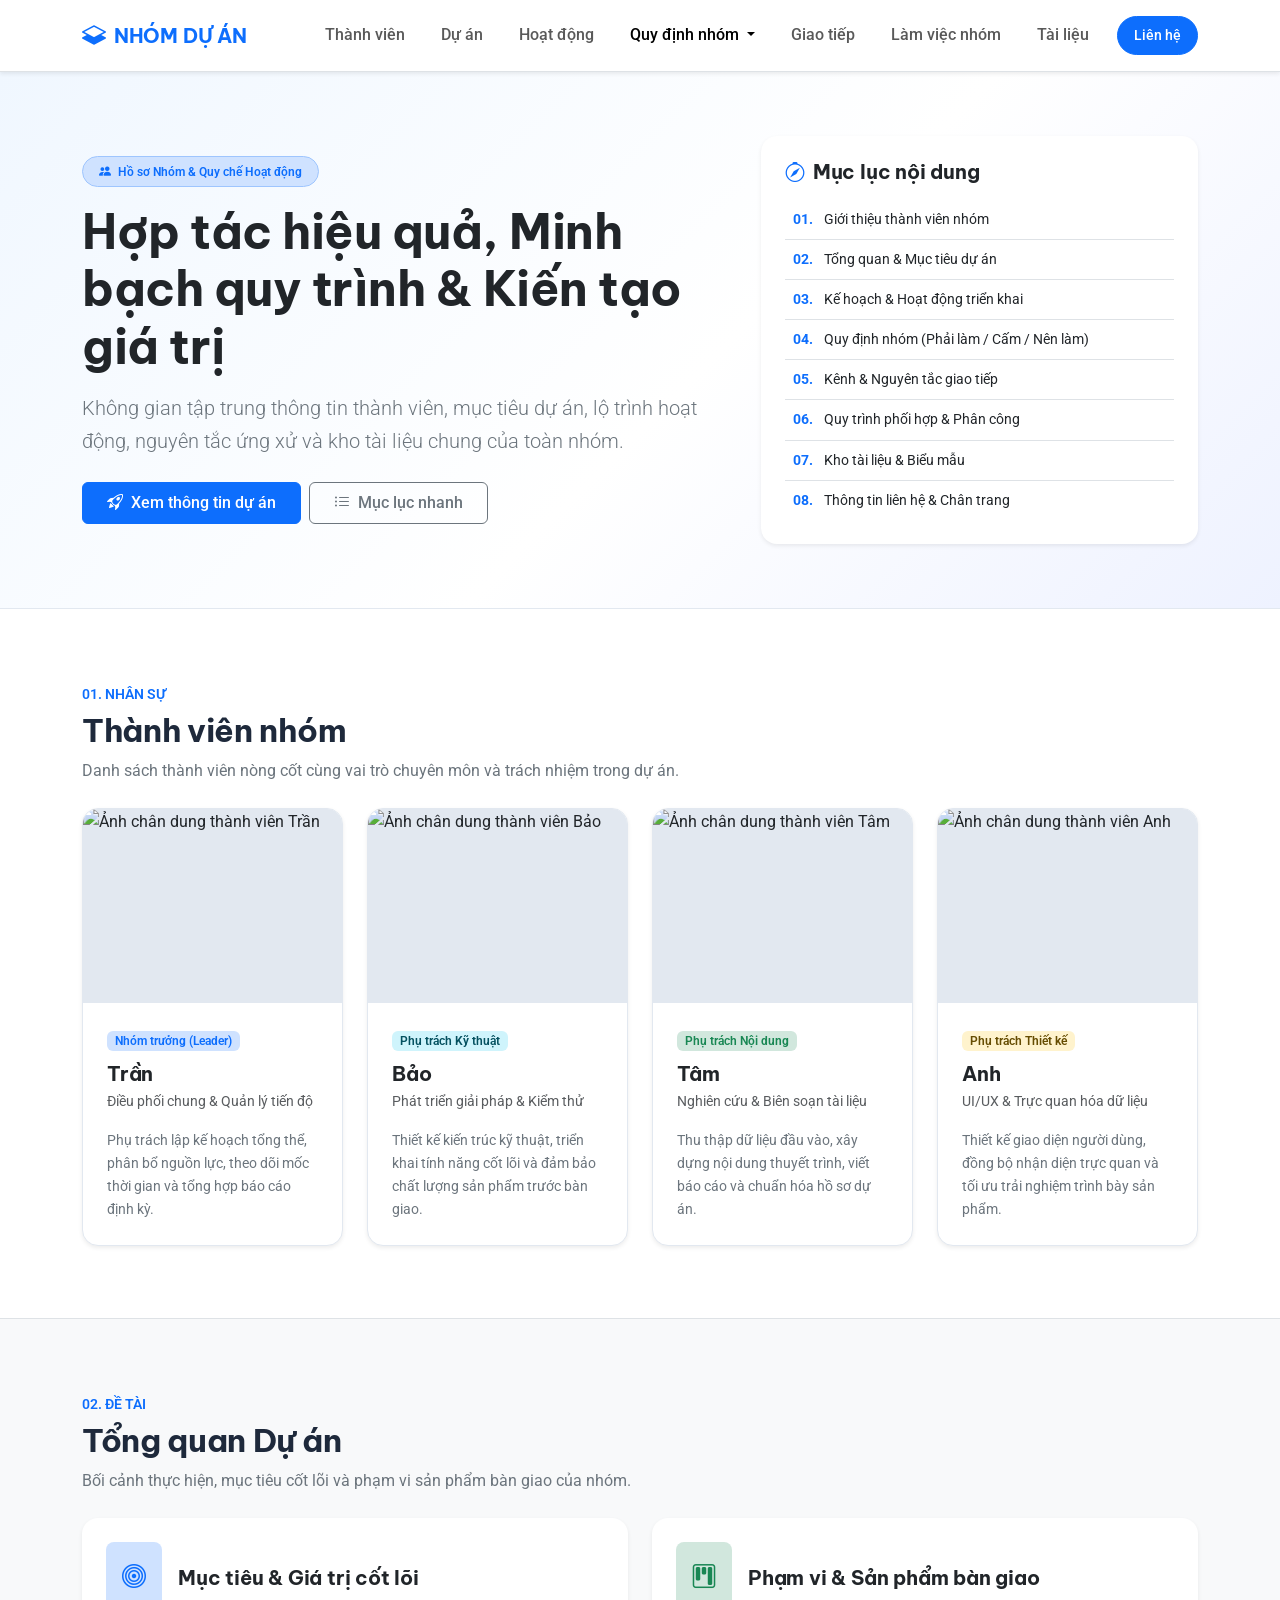
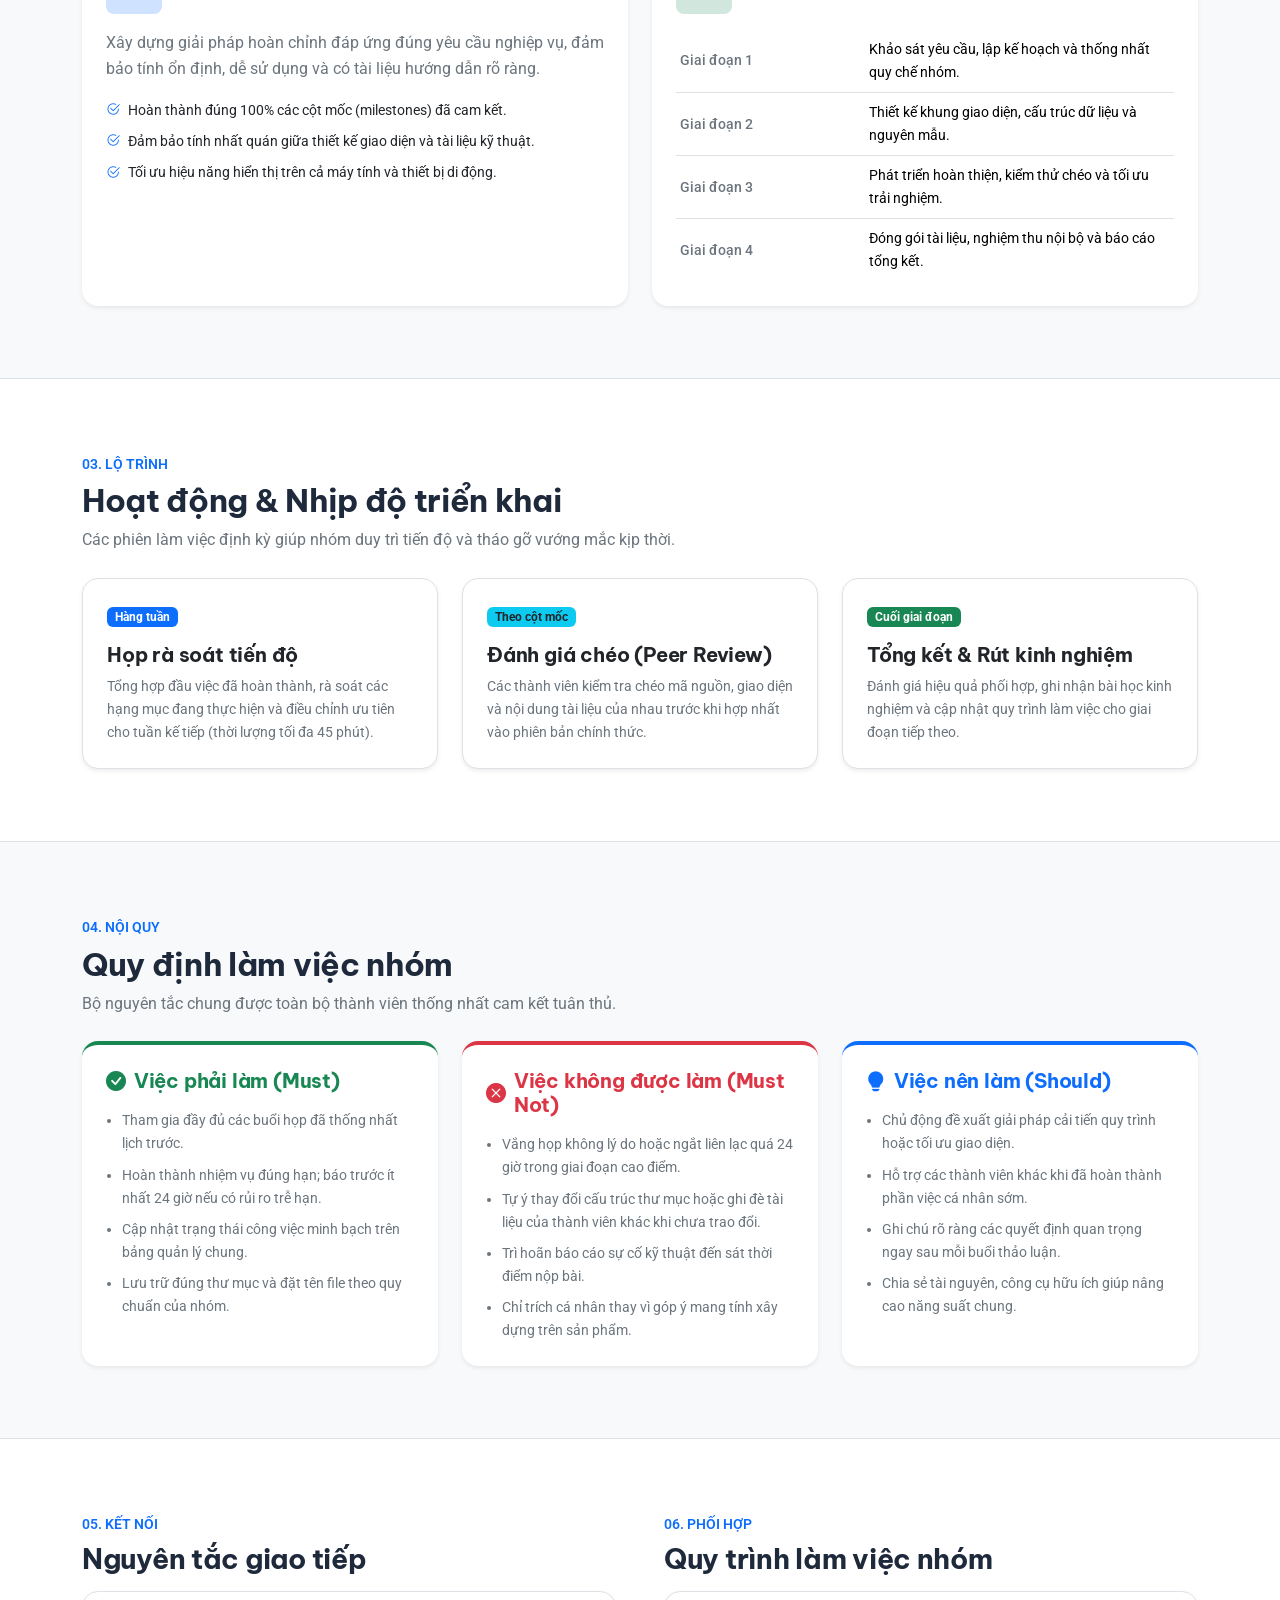
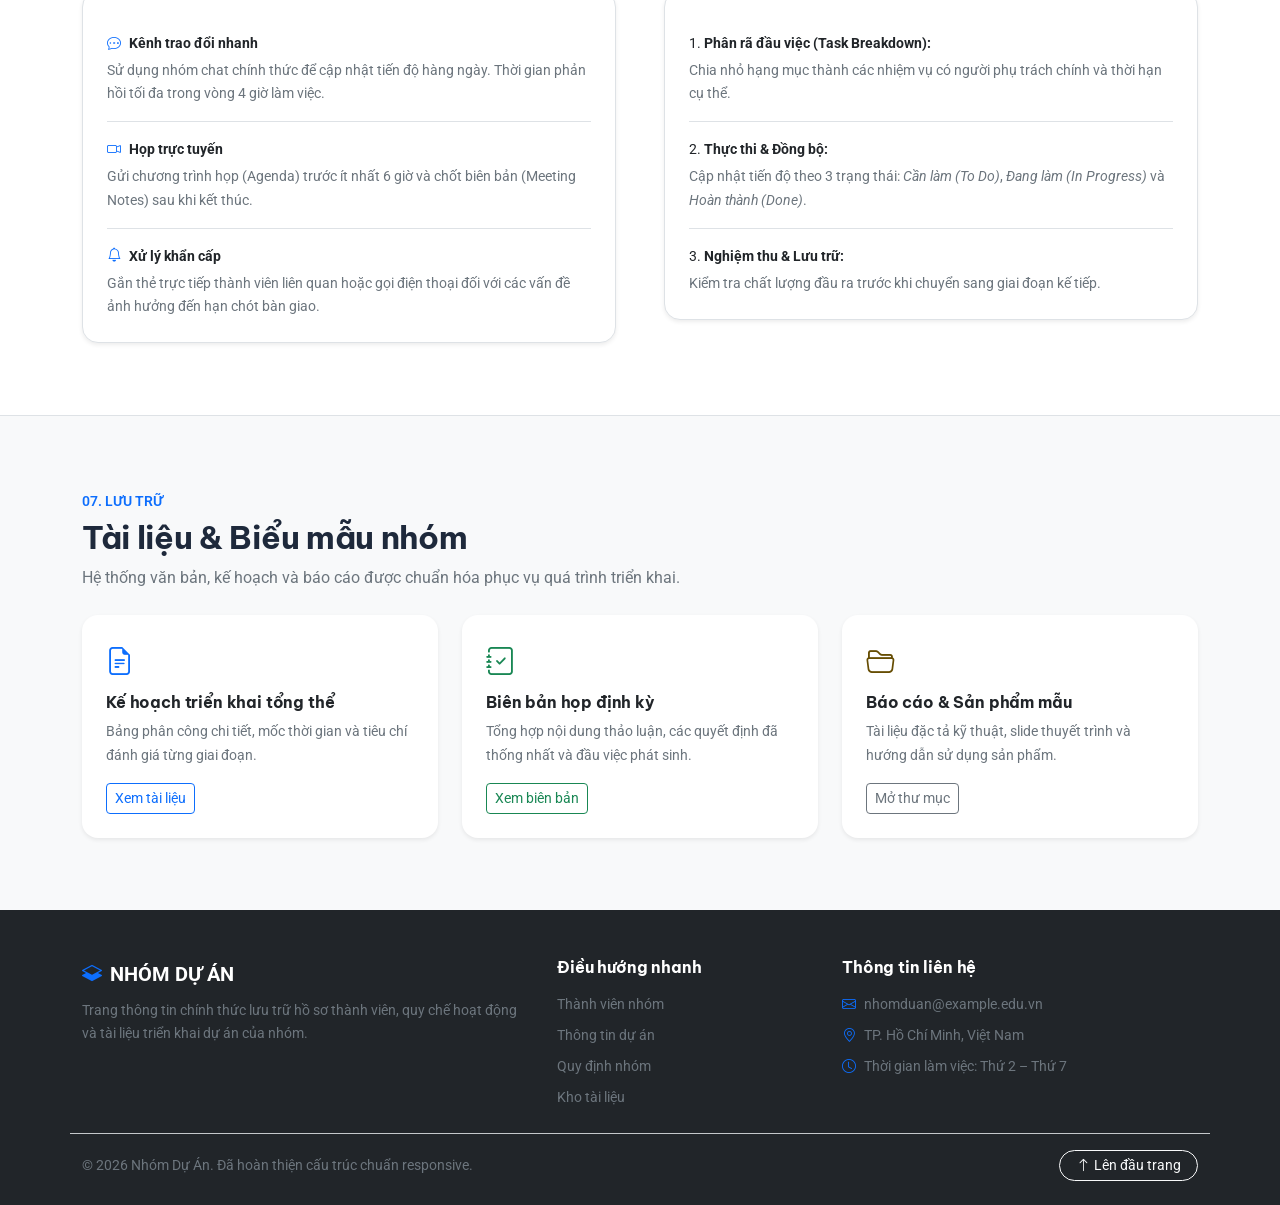
==== index.html @ 9f10bd2d "Add files via upload" ====
<!doctype html>
<html lang="vi" data-bs-theme="light">
<head>
  <meta charset="utf-8" />
  <meta name="viewport" content="width=device-width, initial-scale=1" />
  <meta name="theme-color" content="#0d6efd" />
  <meta name="description" content="Trang thông tin dự án, thành viên, hoạt động, quy định và tài liệu làm việc của nhóm." />
  <title>Trang chủ Nhóm Dự Án | Hồ sơ &amp; Quy chế làm việc</title>

  <!-- Google Fonts: Be Vietnam Pro & Roboto -->
  <link rel="preconnect" href="https://fonts.googleapis.com" />
  <link rel="preconnect" href="https://fonts.gstatic.com" crossorigin />
  <link href="https://fonts.googleapis.com/css2?family=Be+Vietnam+Pro:wght@500;600;700&family=Roboto:wght@400;500;700&display=swap" rel="stylesheet" />

  <!-- Bootstrap 5.3.3 CSS & Bootstrap Icons -->
  <link href="https://cdn.jsdelivr.net/npm/bootstrap@5.3.3/dist/css/bootstrap.min.css" rel="stylesheet" integrity="sha384-QWTKZyjpPEjISv5WaRU9OFeRpok6YctnYmDr5pNlyT2bRjXh0JMhjY6hW+ALEwIH" crossorigin="anonymous" />
  <link href="https://cdn.jsdelivr.net/npm/bootstrap-icons@1.11.3/font/bootstrap-icons.min.css" rel="stylesheet" />

  <!-- Custom CSS (Fallback & Design Tokens) -->
  <link rel="stylesheet" href="./assets/css/layout-fallback.css" />
  <link rel="stylesheet" href="./assets/css/token-style.css" />

  <style>
    :root {
      --font-heading: 'Be Vietnam Pro', sans-serif;
      --font-body: 'Roboto', sans-serif;
      --navbar-height: 72px;
      --brand-primary: #0d6efd;
      --brand-surface: #f8fafc;
    }

    html {
      scroll-behavior: smooth;
      scroll-padding-top: calc(var(--navbar-height) + 20px);
    }

    body {
      font-family: var(--font-body);
      color: #1e293b;
      background-color: #ffffff;
      line-height: 1.65;
      overflow-x: hidden;
    }

    h1, h2, h3, h4, h5, h6, .navbar-brand {
      font-family: var(--font-heading);
      letter-spacing: -0.01em;
    }

    /* Fix sticky navbar & anchor scroll offset */
    .navbar {
      min-height: var(--navbar-height);
      backdrop-filter: blur(10px);
      background-color: rgba(255, 255, 255, 0.95) !important;
    }

    section[id], article[id], footer[id] {
      scroll-margin-top: calc(var(--navbar-height) + 20px);
    }

    /* Hero Section */
    .hero-section {
      background: linear-gradient(135deg, #f0f7ff 0%, #ffffff 55%, #eef2ff 100%);
      border-bottom: 1px solid #e2e8f0;
    }

    /* Table of Contents Card */
    .toc-link {
      transition: all 0.2s ease;
      border-left: 3px solid transparent;
    }
    .toc-link:hover {
      background-color: #f1f5f9;
      border-left-color: var(--brand-primary);
      padding-left: 1rem !important;
    }

    /* Member Cards - Equal Height & Fixed Aspect Ratio Image */
    .member-card {
      transition: transform 0.22s ease, box-shadow 0.22s ease;
      border: 1px solid #e2e8f0;
    }
    .member-card:hover {
      transform: translateY(-4px);
      box-shadow: 0 12px 24px -8px rgba(15, 23, 42, 0.12) !important;
    }
    .member-avatar-wrap {
      aspect-ratio: 4 / 3;
      overflow: hidden;
      background-color: #e2e8f0;
    }
    .member-avatar-wrap img {
      width: 100%;
      height: 100%;
      object-fit: cover;
      object-position: center top;
    }

    /* Charter Columns */
    .charter-card {
      border-top-width: 4px !important;
    }

    /* Section spacing */
    .section-padding {
      padding-top: 4.5rem;
      padding-bottom: 4.5rem;
    }
    @media (max-width: 767.98px) {
      .section-padding {
        padding-top: 3rem;
        padding-bottom: 3rem;
      }
    }
  </style>
</head>
<body data-bs-spy="scroll" data-bs-target="#mainNavbar" data-bs-offset="100" tabindex="0">

  <!-- Skip to content link for accessibility -->
  <a href="#main-content" class="visually-hidden-focusable btn btn-primary position-fixed top-0 start-0 m-2 z-3">
    Chuyển đến nội dung chính
  </a>

  <!-- ==================== 1. NAVBAR ==================== -->
  <nav id="mainNavbar" class="navbar navbar-expand-lg navbar-light sticky-top border-bottom shadow-sm">
    <div class="container">
      <a class="navbar-brand fw-bold d-flex align-items-center gap-2 text-primary" href="#">
        <i class="bi bi-layers-half fs-4"></i>
        <span>NHÓM DỰ ÁN</span>
      </a>

      <button class="navbar-toggler border-0 shadow-none" type="button" data-bs-toggle="collapse" data-bs-target="#navbarNavDropdown" aria-controls="navbarNavDropdown" aria-expanded="false" aria-label="Mở điều hướng">
        <span class="navbar-toggler-icon"></span>
      </button>

      <div class="collapse navbar-collapse" id="navbarNavDropdown">
        <ul class="navbar-nav ms-auto align-items-lg-center gap-lg-1">
          <li class="nav-item">
            <a class="nav-link px-3 fw-medium" href="#about">Thành viên</a>
          </li>
          <li class="nav-item">
            <a class="nav-link px-3 fw-medium" href="#project">Dự án</a>
          </li>
          <li class="nav-item">
            <a class="nav-link px-3 fw-medium" href="#activities">Hoạt động</a>
          </li>
          <li class="nav-item dropdown">
            <a class="nav-link dropdown-toggle px-3 fw-medium" href="#charter" role="button" data-bs-toggle="dropdown" aria-expanded="false">
              Quy định nhóm
            </a>
            <ul class="dropdown-menu dropdown-menu-end shadow-sm border-0">
              <li><a class="dropdown-item" href="#charter">Tổng quan quy chế</a></li>
              <li><hr class="dropdown-divider" /></li>
              <li><a class="dropdown-item text-success" href="#charter-must"><i class="bi bi-check-circle me-2"></i>Việc phải làm</a></li>
              <li><a class="dropdown-item text-danger" href="#charter-not"><i class="bi bi-x-circle me-2"></i>Việc không được làm</a></li>
              <li><a class="dropdown-item text-primary" href="#charter-should"><i class="bi bi-lightbulb me-2"></i>Việc nên làm</a></li>
            </ul>
          </li>
          <li class="nav-item">
            <a class="nav-link px-3 fw-medium" href="#communication">Giao tiếp</a>
          </li>
          <li class="nav-item">
            <a class="nav-link px-3 fw-medium" href="#teamwork">Làm việc nhóm</a>
          </li>
          <li class="nav-item">
            <a class="nav-link px-3 fw-medium" href="#documents">Tài liệu</a>
          </li>
          <li class="nav-item ms-lg-2 mt-2 mt-lg-0">
            <a class="btn btn-primary btn-sm px-3 py-2 rounded-pill fw-medium" href="#contact">Liên hệ</a>
          </li>
        </ul>
      </div>
    </div>
  </nav>

  <!-- ==================== 2. HEADER / HERO ==================== -->
  <header class="hero-section py-5">
    <div class="container py-lg-3">
      <div class="row align-items-center g-4 g-lg-5">
        <div class="col-lg-7">
          <span class="badge bg-primary-subtle text-primary border border-primary-subtle rounded-pill px-3 py-2 mb-3 fw-semibold">
            <i class="bi bi-people-fill me-1"></i> Hồ sơ Nhóm &amp; Quy chế Hoạt động
          </span>
          <h1 class="display-5 fw-bold text-dark mb-3">
            Hợp tác hiệu quả, Minh bạch quy trình &amp; Kiến tạo giá trị
          </h1>
          <p class="lead text-secondary mb-4">
            Không gian tập trung thông tin thành viên, mục tiêu dự án, lộ trình hoạt động, nguyên tắc ứng xử và kho tài liệu chung của toàn nhóm.
          </p>
          <div class="d-flex flex-wrap gap-2">
            <a href="#project" class="btn btn-primary px-4 py-2 fw-medium">
              <i class="bi bi-rocket-takeoff me-2"></i>Xem thông tin dự án
            </a>
            <a href="#contents" class="btn btn-outline-secondary px-4 py-2 fw-medium">
              <i class="bi bi-list-ul me-2"></i>Mục lục nhanh
            </a>
          </div>
        </div>

        <!-- Mục lục (Table of Contents) -->
        <div class="col-lg-5" id="contents">
          <div class="card border-0 shadow-sm rounded-4">
            <div class="card-body p-4">
              <h2 class="h5 fw-bold mb-3 d-flex align-items-center gap-2">
                <i class="bi bi-compass text-primary"></i>
                <span>Mục lục nội dung</span>
              </h2>
              <div class="list-group list-group-flush small">
                <a href="#about" class="list-group-item list-group-item-action toc-link py-2 px-2">
                  <span class="fw-bold text-primary me-2">01.</span> Giới thiệu thành viên nhóm
                </a>
                <a href="#project" class="list-group-item list-group-item-action toc-link py-2 px-2">
                  <span class="fw-bold text-primary me-2">02.</span> Tổng quan &amp; Mục tiêu dự án
                </a>
                <a href="#activities" class="list-group-item list-group-item-action toc-link py-2 px-2">
                  <span class="fw-bold text-primary me-2">03.</span> Kế hoạch &amp; Hoạt động triển khai
                </a>
                <a href="#charter" class="list-group-item list-group-item-action toc-link py-2 px-2">
                  <span class="fw-bold text-primary me-2">04.</span> Quy định nhóm (Phải làm / Cấm / Nên làm)
                </a>
                <a href="#communication" class="list-group-item list-group-item-action toc-link py-2 px-2">
                  <span class="fw-bold text-primary me-2">05.</span> Kênh &amp; Nguyên tắc giao tiếp
                </a>
                <a href="#teamwork" class="list-group-item list-group-item-action toc-link py-2 px-2">
                  <span class="fw-bold text-primary me-2">06.</span> Quy trình phối hợp &amp; Phân công
                </a>
                <a href="#documents" class="list-group-item list-group-item-action toc-link py-2 px-2">
                  <span class="fw-bold text-primary me-2">07.</span> Kho tài liệu &amp; Biểu mẫu
                </a>
                <a href="#contact" class="list-group-item list-group-item-action toc-link py-2 px-2">
                  <span class="fw-bold text-primary me-2">08.</span> Thông tin liên hệ &amp; Chân trang
                </a>
              </div>
            </div>
          </div>
        </div>
      </div>
    </div>
  </header>

  <!-- ==================== MAIN CONTENT ==================== -->
  <main id="main-content">

    <!-- 01. THÀNH VIÊN NHÓM -->
    <section id="about" class="section-padding">
      <div class="container">
        <div class="row justify-content-between align-items-end mb-4 g-3">
          <div class="col-lg-8">
            <span class="text-primary fw-semibold text-uppercase small">01. Nhân sự</span>
            <h2 class="h2 fw-bold mt-1 mb-2">Thành viên nhóm</h2>
            <p class="text-secondary mb-0">Danh sách thành viên nòng cốt cùng vai trò chuyên môn và trách nhiệm trong dự án.</p>
          </div>
        </div>

        <div class="row row-cols-1 row-cols-sm-2 row-cols-lg-4 g-4">
          <!-- Member 1: Trần -->
          <div class="col">
            <article id="member-tran" class="card h-100 rounded-4 overflow-hidden shadow-sm member-card">
              <div class="member-avatar-wrap">
                <img src="./assets/img/member-tran.jpg" alt="Ảnh chân dung thành viên Trần" loading="lazy" onerror="this.onerror=null;this.src='https://placehold.co/600x450/e2e8f0/1e293b?text=Thanh+Vien+Tran';" />
              </div>
              <div class="card-body d-flex flex-column p-4">
                <div class="mb-2">
                  <span class="badge bg-primary-subtle text-primary fw-semibold">Nhóm trưởng (Leader)</span>
                </div>
                <h3 class="h5 fw-bold mb-1">Trần</h3>
                <p class="text-muted small mb-3">Điều phối chung &amp; Quản lý tiến độ</p>
                <p class="card-text small text-secondary mb-0 mt-auto">
                  Phụ trách lập kế hoạch tổng thể, phân bổ nguồn lực, theo dõi mốc thời gian và tổng hợp báo cáo định kỳ.
                </p>
              </div>
            </article>
          </div>

          <!-- Member 2: Bảo -->
          <div class="col">
            <article id="member-bao" class="card h-100 rounded-4 overflow-hidden shadow-sm member-card">
              <div class="member-avatar-wrap">
                <img src="./assets/img/member-bao.jpg" alt="Ảnh chân dung thành viên Bảo" loading="lazy" onerror="this.onerror=null;this.src='https://placehold.co/600x450/e2e8f0/1e293b?text=Thanh+Vien+Bao';" />
              </div>
              <div class="card-body d-flex flex-column p-4">
                <div class="mb-2">
                  <span class="badge bg-info-subtle text-info-emphasis fw-semibold">Phụ trách Kỹ thuật</span>
                </div>
                <h3 class="h5 fw-bold mb-1">Bảo</h3>
                <p class="text-muted small mb-3">Phát triển giải pháp &amp; Kiểm thử</p>
                <p class="card-text small text-secondary mb-0 mt-auto">
                  Thiết kế kiến trúc kỹ thuật, triển khai tính năng cốt lõi và đảm bảo chất lượng sản phẩm trước bàn giao.
                </p>
              </div>
            </article>
          </div>

          <!-- Member 3: Tâm -->
          <div class="col">
            <article id="member-tam" class="card h-100 rounded-4 overflow-hidden shadow-sm member-card">
              <div class="member-avatar-wrap">
                <img src="./assets/img/member-tam.jpg" alt="Ảnh chân dung thành viên Tâm" loading="lazy" onerror="this.onerror=null;this.src='https://placehold.co/600x450/e2e8f0/1e293b?text=Thanh+Vien+Tam';" />
              </div>
              <div class="card-body d-flex flex-column p-4">
                <div class="mb-2">
                  <span class="badge bg-success-subtle text-success fw-semibold">Phụ trách Nội dung</span>
                </div>
                <h3 class="h5 fw-bold mb-1">Tâm</h3>
                <p class="text-muted small mb-3">Nghiên cứu &amp; Biên soạn tài liệu</p>
                <p class="card-text small text-secondary mb-0 mt-auto">
                  Thu thập dữ liệu đầu vào, xây dựng nội dung thuyết trình, viết báo cáo và chuẩn hóa hồ sơ dự án.
                </p>
              </div>
            </article>
          </div>

          <!-- Member 4: Anh -->
          <div class="col">
            <article id="member-anh" class="card h-100 rounded-4 overflow-hidden shadow-sm member-card">
              <div class="member-avatar-wrap">
                <img src="./assets/img/member-anh.jpg" alt="Ảnh chân dung thành viên Anh" loading="lazy" onerror="this.onerror=null;this.src='https://placehold.co/600x450/e2e8f0/1e293b?text=Thanh+Vien+Anh';" />
              </div>
              <div class="card-body d-flex flex-column p-4">
                <div class="mb-2">
                  <span class="badge bg-warning-subtle text-warning-emphasis fw-semibold">Phụ trách Thiết kế</span>
                </div>
                <h3 class="h5 fw-bold mb-1">Anh</h3>
                <p class="text-muted small mb-3">UI/UX &amp; Trực quan hóa dữ liệu</p>
                <p class="card-text small text-secondary mb-0 mt-auto">
                  Thiết kế giao diện người dùng, đồng bộ nhận diện trực quan và tối ưu trải nghiệm trình bày sản phẩm.
                </p>
              </div>
            </article>
          </div>
        </div>
      </div>
    </section>

    <!-- 02. DỰ ÁN -->
    <section id="project" class="section-padding bg-light border-top border-bottom">
      <div class="container">
        <div class="mb-4">
          <span class="text-primary fw-semibold text-uppercase small">02. Đề tài</span>
          <h2 class="h2 fw-bold mt-1 mb-2">Tổng quan Dự án</h2>
          <p class="text-secondary mb-0">Bối cảnh thực hiện, mục tiêu cốt lõi và phạm vi sản phẩm bàn giao của nhóm.</p>
        </div>

        <div class="row g-4">
          <div class="col-lg-6">
            <div class="card h-100 border-0 shadow-sm rounded-4">
              <div class="card-body p-4">
                <div class="d-flex align-items-center gap-3 mb-3">
                  <div class="bg-primary-subtle text-primary rounded-3 p-3">
                    <i class="bi bi-bullseye fs-4"></i>
                  </div>
                  <h3 class="h5 fw-bold mb-0">Mục tiêu &amp; Giá trị cốt lõi</h3>
                </div>
                <p class="text-secondary">
                  Xây dựng giải pháp hoàn chỉnh đáp ứng đúng yêu cầu nghiệp vụ, đảm bảo tính ổn định, dễ sử dụng và có tài liệu hướng dẫn rõ ràng.
                </p>
                <ul class="list-unstyled mb-0 d-flex flex-column gap-2 small">
                  <li><i class="bi bi-check2-circle text-primary me-2"></i>Hoàn thành đúng 100% các cột mốc (milestones) đã cam kết.</li>
                  <li><i class="bi bi-check2-circle text-primary me-2"></i>Đảm bảo tính nhất quán giữa thiết kế giao diện và tài liệu kỹ thuật.</li>
                  <li><i class="bi bi-check2-circle text-primary me-2"></i>Tối ưu hiệu năng hiển thị trên cả máy tính và thiết bị di động.</li>
                </ul>
              </div>
            </div>
          </div>

          <div class="col-lg-6">
            <div class="card h-100 border-0 shadow-sm rounded-4">
              <div class="card-body p-4">
                <div class="d-flex align-items-center gap-3 mb-3">
                  <div class="bg-success-subtle text-success rounded-3 p-3">
                    <i class="bi bi-kanban fs-4"></i>
                  </div>
                  <h3 class="h5 fw-bold mb-0">Phạm vi &amp; Sản phẩm bàn giao</h3>
                </div>
                <div class="table-responsive">
                  <table class="table table-sm table-borderless align-middle mb-0 small">
                    <tbody>
                      <tr class="border-bottom">
                        <th scope="row" class="text-secondary fw-medium py-2" style="width: 38%;">Giai đoạn 1</th>
                        <td class="py-2">Khảo sát yêu cầu, lập kế hoạch và thống nhất quy chế nhóm.</td>
                      </tr>
                      <tr class="border-bottom">
                        <th scope="row" class="text-secondary fw-medium py-2">Giai đoạn 2</th>
                        <td class="py-2">Thiết kế khung giao diện, cấu trúc dữ liệu và nguyên mẫu.</td>
                      </tr>
                      <tr class="border-bottom">
                        <th scope="row" class="text-secondary fw-medium py-2">Giai đoạn 3</th>
                        <td class="py-2">Phát triển hoàn thiện, kiểm thử chéo và tối ưu trải nghiệm.</td>
                      </tr>
                      <tr>
                        <th scope="row" class="text-secondary fw-medium py-2">Giai đoạn 4</th>
                        <td class="py-2">Đóng gói tài liệu, nghiệm thu nội bộ và báo cáo tổng kết.</td>
                      </tr>
                    </tbody>
                  </table>
                </div>
              </div>
            </div>
          </div>
        </div>
      </div>
    </section>

    <!-- 03. HOẠT ĐỘNG -->
    <section id="activities" class="section-padding">
      <div class="container">
        <div class="mb-4">
          <span class="text-primary fw-semibold text-uppercase small">03. Lộ trình</span>
          <h2 class="h2 fw-bold mt-1 mb-2">Hoạt động &amp; Nhịp độ triển khai</h2>
          <p class="text-secondary mb-0">Các phiên làm việc định kỳ giúp nhóm duy trì tiến độ và tháo gỡ vướng mắc kịp thời.</p>
        </div>

        <div class="row row-cols-1 row-cols-md-3 g-4">
          <div class="col">
            <div class="card h-100 border rounded-4 shadow-sm">
              <div class="card-body p-4">
                <span class="badge bg-primary mb-3">Hàng tuần</span>
                <h3 class="h5 fw-bold">Họp rà soát tiến độ</h3>
                <p class="text-secondary small mb-0">
                  Tổng hợp đầu việc đã hoàn thành, rà soát các hạng mục đang thực hiện và điều chỉnh ưu tiên cho tuần kế tiếp (thời lượng tối đa 45 phút).
                </p>
              </div>
            </div>
          </div>
          <div class="col">
            <div class="card h-100 border rounded-4 shadow-sm">
              <div class="card-body p-4">
                <span class="badge bg-info text-dark mb-3">Theo cột mốc</span>
                <h3 class="h5 fw-bold">Đánh giá chéo (Peer Review)</h3>
                <p class="text-secondary small mb-0">
                  Các thành viên kiểm tra chéo mã nguồn, giao diện và nội dung tài liệu của nhau trước khi hợp nhất vào phiên bản chính thức.
                </p>
              </div>
            </div>
          </div>
          <div class="col">
            <div class="card h-100 border rounded-4 shadow-sm">
              <div class="card-body p-4">
                <span class="badge bg-success mb-3">Cuối giai đoạn</span>
                <h3 class="h5 fw-bold">Tổng kết &amp; Rút kinh nghiệm</h3>
                <p class="text-secondary small mb-0">
                  Đánh giá hiệu quả phối hợp, ghi nhận bài học kinh nghiệm và cập nhật quy trình làm việc cho giai đoạn tiếp theo.
                </p>
              </div>
            </div>
          </div>
        </div>
      </div>
    </section>

    <!-- 04. QUY ĐỊNH NHÓM (CHARTER) -->
    <section id="charter" class="section-padding bg-light border-top border-bottom">
      <div class="container">
        <div class="mb-4">
          <span class="text-primary fw-semibold text-uppercase small">04. Nội quy</span>
          <h2 class="h2 fw-bold mt-1 mb-2">Quy định làm việc nhóm</h2>
          <p class="text-secondary mb-0">Bộ nguyên tắc chung được toàn bộ thành viên thống nhất cam kết tuân thủ.</p>
        </div>

        <div class="row row-cols-1 row-cols-lg-3 g-4">
          <!-- Việc phải làm -->
          <div class="col">
            <article id="charter-must" class="card h-100 border-0 border-top border-success shadow-sm rounded-4 charter-card">
              <div class="card-body p-4">
                <h3 class="h5 fw-bold text-success mb-3 d-flex align-items-center gap-2">
                  <i class="bi bi-check-circle-fill"></i>
                  <span>Việc phải làm (Must)</span>
                </h3>
                <ul class="d-flex flex-column gap-2 text-secondary small ps-3 mb-0">
                  <li>Tham gia đầy đủ các buổi họp đã thống nhất lịch trước.</li>
                  <li>Hoàn thành nhiệm vụ đúng hạn; báo trước ít nhất 24 giờ nếu có rủi ro trễ hạn.</li>
                  <li>Cập nhật trạng thái công việc minh bạch trên bảng quản lý chung.</li>
                  <li>Lưu trữ đúng thư mục và đặt tên file theo quy chuẩn của nhóm.</li>
                </ul>
              </div>
            </article>
          </div>

          <!-- Việc không được làm -->
          <div class="col">
            <article id="charter-not" class="card h-100 border-0 border-top border-danger shadow-sm rounded-4 charter-card">
              <div class="card-body p-4">
                <h3 class="h5 fw-bold text-danger mb-3 d-flex align-items-center gap-2">
                  <i class="bi bi-x-circle-fill"></i>
                  <span>Việc không được làm (Must Not)</span>
                </h3>
                <ul class="d-flex flex-column gap-2 text-secondary small ps-3 mb-0">
                  <li>Vắng họp không lý do hoặc ngắt liên lạc quá 24 giờ trong giai đoạn cao điểm.</li>
                  <li>Tự ý thay đổi cấu trúc thư mục hoặc ghi đè tài liệu của thành viên khác khi chưa trao đổi.</li>
                  <li>Trì hoãn báo cáo sự cố kỹ thuật đến sát thời điểm nộp bài.</li>
                  <li>Chỉ trích cá nhân thay vì góp ý mang tính xây dựng trên sản phẩm.</li>
                </ul>
              </div>
            </article>
          </div>

          <!-- Việc nên làm -->
          <div class="col">
            <article id="charter-should" class="card h-100 border-0 border-top border-primary shadow-sm rounded-4 charter-card">
              <div class="card-body p-4">
                <h3 class="h5 fw-bold text-primary mb-3 d-flex align-items-center gap-2">
                  <i class="bi bi-lightbulb-fill"></i>
                  <span>Việc nên làm (Should)</span>
                </h3>
                <ul class="d-flex flex-column gap-2 text-secondary small ps-3 mb-0">
                  <li>Chủ động đề xuất giải pháp cải tiến quy trình hoặc tối ưu giao diện.</li>
                  <li>Hỗ trợ các thành viên khác khi đã hoàn thành phần việc cá nhân sớm.</li>
                  <li>Ghi chú rõ ràng các quyết định quan trọng ngay sau mỗi buổi thảo luận.</li>
                  <li>Chia sẻ tài nguyên, công cụ hữu ích giúp nâng cao năng suất chung.</li>
                </ul>
              </div>
            </article>
          </div>
        </div>
      </div>
    </section>

    <!-- 05. GIAO TIẾP & 06. LÀM VIỆC NHÓM -->
    <section class="section-padding">
      <div class="container">
        <div class="row g-4 g-lg-5">
          <!-- 05. Giao tiếp -->
          <div class="col-lg-6" id="communication">
            <span class="text-primary fw-semibold text-uppercase small">05. Kết nối</span>
            <h2 class="h3 fw-bold mt-1 mb-3">Nguyên tắc giao tiếp</h2>
            <div class="card border rounded-4 shadow-sm">
              <div class="card-body p-4">
                <ul class="list-group list-group-flush small">
                  <li class="list-group-item px-0 py-3">
                    <div class="fw-bold text-dark mb-1"><i class="bi bi-chat-dots text-primary me-2"></i>Kênh trao đổi nhanh</div>
                    <span class="text-secondary">Sử dụng nhóm chat chính thức để cập nhật tiến độ hàng ngày. Thời gian phản hồi tối đa trong vòng 4 giờ làm việc.</span>
                  </li>
                  <li class="list-group-item px-0 py-3">
                    <div class="fw-bold text-dark mb-1"><i class="bi bi-camera-video text-primary me-2"></i>Họp trực tuyến</div>
                    <span class="text-secondary">Gửi chương trình họp (Agenda) trước ít nhất 6 giờ và chốt biên bản (Meeting Notes) sau khi kết thúc.</span>
                  </li>
                  <li class="list-group-item px-0 pt-3 pb-0">
                    <div class="fw-bold text-dark mb-1"><i class="bi bi-bell text-primary me-2"></i>Xử lý khẩn cấp</div>
                    <span class="text-secondary">Gắn thẻ trực tiếp thành viên liên quan hoặc gọi điện thoại đối với các vấn đề ảnh hưởng đến hạn chót bàn giao.</span>
                  </li>
                </ul>
              </div>
            </div>
          </div>

          <!-- 06. Làm việc nhóm -->
          <div class="col-lg-6" id="teamwork">
            <span class="text-primary fw-semibold text-uppercase small">06. Phối hợp</span>
            <h2 class="h3 fw-bold mt-1 mb-3">Quy trình làm việc nhóm</h2>
            <div class="card border rounded-4 shadow-sm">
              <div class="card-body p-4">
                <ol class="list-group list-group-numbered list-group-flush small">
                  <li class="list-group-item px-0 py-3">
                    <span class="fw-bold text-dark">Phân rã đầu việc (Task Breakdown):</span>
                    <span class="text-secondary d-block mt-1">Chia nhỏ hạng mục thành các nhiệm vụ có người phụ trách chính và thời hạn cụ thể.</span>
                  </li>
                  <li class="list-group-item px-0 py-3">
                    <span class="fw-bold text-dark">Thực thi &amp; Đồng bộ:</span>
                    <span class="text-secondary d-block mt-1">Cập nhật tiến độ theo 3 trạng thái: <em>Cần làm (To Do)</em>, <em>Đang làm (In Progress)</em> và <em>Hoàn thành (Done)</em>.</span>
                  </li>
                  <li class="list-group-item px-0 pt-3 pb-0">
                    <span class="fw-bold text-dark">Nghiệm thu &amp; Lưu trữ:</span>
                    <span class="text-secondary d-block mt-1">Kiểm tra chất lượng đầu ra trước khi chuyển sang giai đoạn kế tiếp.</span>
                  </li>
                </ol>
              </div>
            </div>
          </div>
        </div>
      </div>
    </section>

    <!-- 07. TÀI LIỆU -->
    <section id="documents" class="section-padding bg-light border-top">
      <div class="container">
        <div class="mb-4">
          <span class="text-primary fw-semibold text-uppercase small">07. Lưu trữ</span>
          <h2 class="h2 fw-bold mt-1 mb-2">Tài liệu &amp; Biểu mẫu nhóm</h2>
          <p class="text-secondary mb-0">Hệ thống văn bản, kế hoạch và báo cáo được chuẩn hóa phục vụ quá trình triển khai.</p>
        </div>

        <div class="row row-cols-1 row-cols-md-2 row-cols-lg-3 g-4">
          <div class="col">
            <div class="card h-100 border-0 shadow-sm rounded-4">
              <div class="card-body p-4 d-flex flex-column">
                <div class="text-primary fs-3 mb-2"><i class="bi bi-file-earmark-text"></i></div>
                <h3 class="h6 fw-bold">Kế hoạch triển khai tổng thể</h3>
                <p class="text-secondary small mb-3">Bảng phân công chi tiết, mốc thời gian và tiêu chí đánh giá từng giai đoạn.</p>
                <a href="#documents" class="btn btn-outline-primary btn-sm mt-auto align-self-start">Xem tài liệu</a>
              </div>
            </div>
          </div>

          <div class="col">
            <div class="card h-100 border-0 shadow-sm rounded-4">
              <div class="card-body p-4 d-flex flex-column">
                <div class="text-success fs-3 mb-2"><i class="bi bi-journal-check"></i></div>
                <h3 class="h6 fw-bold">Biên bản họp định kỳ</h3>
                <p class="text-secondary small mb-3">Tổng hợp nội dung thảo luận, các quyết định đã thống nhất và đầu việc phát sinh.</p>
                <a href="#documents" class="btn btn-outline-success btn-sm mt-auto align-self-start">Xem biên bản</a>
              </div>
            </div>
          </div>

          <div class="col">
            <div class="card h-100 border-0 shadow-sm rounded-4">
              <div class="card-body p-4 d-flex flex-column">
                <div class="text-warning-emphasis fs-3 mb-2"><i class="bi bi-folder2-open"></i></div>
                <h3 class="h6 fw-bold">Báo cáo &amp; Sản phẩm mẫu</h3>
                <p class="text-secondary small mb-3">Tài liệu đặc tả kỹ thuật, slide thuyết trình và hướng dẫn sử dụng sản phẩm.</p>
                <a href="#documents" class="btn btn-outline-secondary btn-sm mt-auto align-self-start">Mở thư mục</a>
              </div>
            </div>
          </div>
        </div>
      </div>
    </section>

  </main>

  <!-- ==================== 08. CONTACT & FOOTER ==================== -->
  <footer id="contact" class="bg-dark text-light pt-5 pb-4">
    <div id="footer" class="container">
      <div class="row g-4 pb-4 border-bottom border-secondary-subtle border-opacity-25">
        <div class="col-lg-5">
          <div class="d-flex align-items-center gap-2 text-white fw-bold fs-5 mb-2">
            <i class="bi bi-layers-half text-primary"></i>
            <span>NHÓM DỰ ÁN</span>
          </div>
          <p class="text-secondary small mb-3">
            Trang thông tin chính thức lưu trữ hồ sơ thành viên, quy chế hoạt động và tài liệu triển khai dự án của nhóm.
          </p>
        </div>

        <div class="col-sm-6 col-lg-3">
          <h3 class="h6 fw-bold text-white mb-3">Điều hướng nhanh</h3>
          <ul class="list-unstyled small d-flex flex-column gap-2 mb-0">
            <li><a href="#about" class="link-secondary text-decoration-none">Thành viên nhóm</a></li>
            <li><a href="#project" class="link-secondary text-decoration-none">Thông tin dự án</a></li>
            <li><a href="#charter" class="link-secondary text-decoration-none">Quy định nhóm</a></li>
            <li><a href="#documents" class="link-secondary text-decoration-none">Kho tài liệu</a></li>
          </ul>
        </div>

        <div class="col-sm-6 col-lg-4">
          <h3 class="h6 fw-bold text-white mb-3">Thông tin liên hệ</h3>
          <ul class="list-unstyled small text-secondary d-flex flex-column gap-2 mb-0">
            <li><i class="bi bi-envelope me-2 text-primary"></i>nhomduan@example.edu.vn</li>
            <li><i class="bi bi-geo-alt me-2 text-primary"></i>TP. Hồ Chí Minh, Việt Nam</li>
            <li><i class="bi bi-clock me-2 text-primary"></i>Thời gian làm việc: Thứ 2 – Thứ 7</li>
          </ul>
        </div>
      </div>

      <div class="d-flex flex-column flex-sm-row justify-content-between align-items-center pt-3 small text-secondary gap-2">
        <span>&copy; 2026 Nhóm Dự Án. Đã hoàn thiện cấu trúc chuẩn responsive.</span>
        <a href="#" class="btn btn-outline-light btn-sm rounded-pill px-3">
          <i class="bi bi-arrow-up me-1"></i>Lên đầu trang
        </a>
      </div>
    </div>
  </footer>

  <!-- Bootstrap 5.3.3 Bundle JS (Bao gồm Popper cho Dropdown & Navbar Toggler) -->
  <script src="https://cdn.jsdelivr.net/npm/bootstrap@5.3.3/dist/js/bootstrap.bundle.min.js" integrity="sha384-YvpcrYf0tY3lHB60NNkmXc5s9fDVZLESaAA55NDzOxhy9GkcIdslK1eN7N6jIeHz" crossorigin="anonymous"></script>

  <!-- Tự động đóng menu mobile sau khi bấm vào liên kết neo -->
  <script>
    document.addEventListener('DOMContentLoaded', function () {
      const navbarCollapse = document.getElementById('navbarNavDropdown');
      if (!navbarCollapse) return;
      const navLinks = navbarCollapse.querySelectorAll('.nav-link:not(.dropdown-toggle), .dropdown-item, .btn');
      navLinks.forEach(function (link) {
        link.addEventListener('click', function () {
          if (window.innerWidth < 992 && navbarCollapse.classList.contains('show')) {
            const bsCollapse = bootstrap.Collapse.getOrCreateInstance(navbarCollapse);
            bsCollapse.hide();
          }
        });
      });
    });
  </script>
</body>
</html>
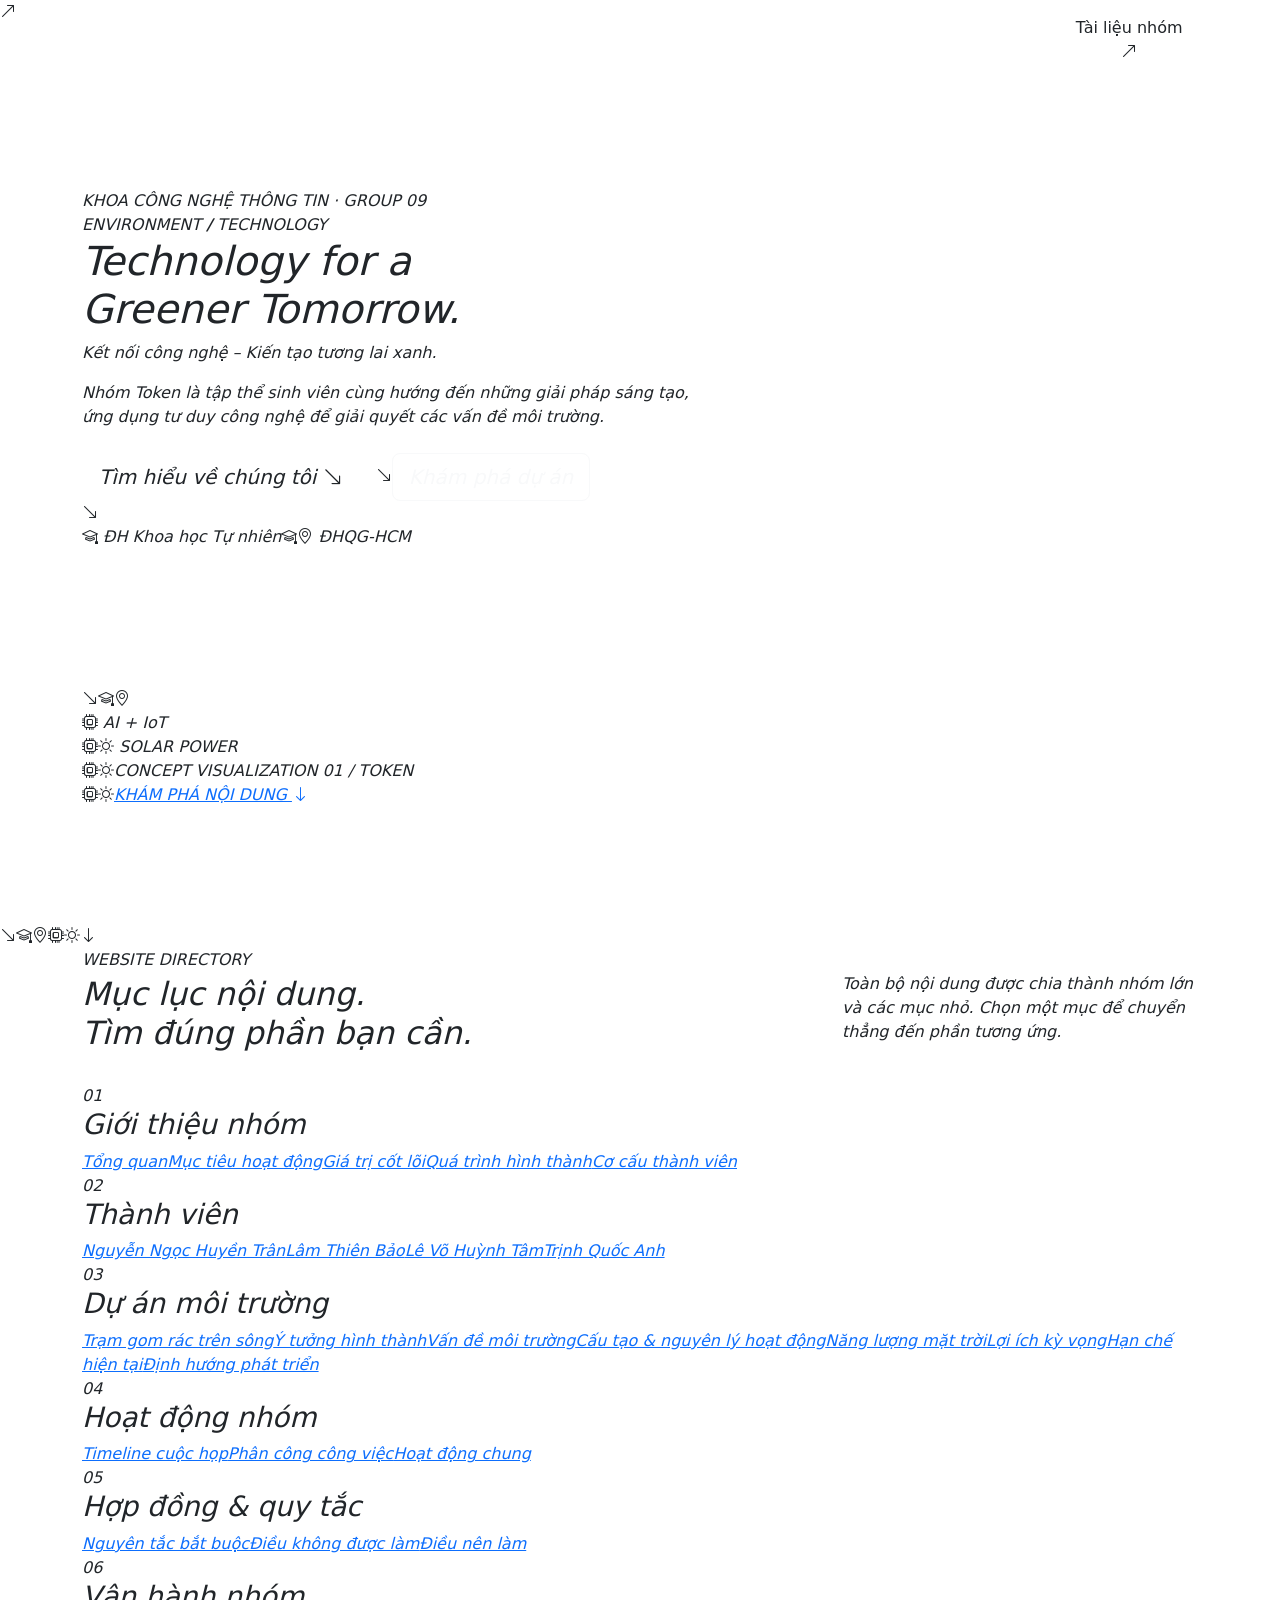
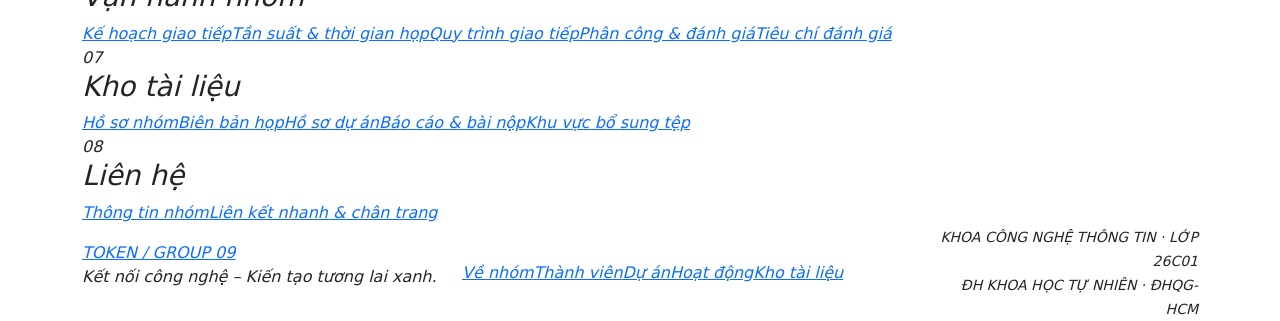
==== commit 43367bcc: "Add files via upload" ====
--- a/index.html
+++ b/index.html
@@ -1,684 +1,58 @@
 <!doctype html>
-<html lang="vi" data-bs-theme="light">
+<html lang="vi">
 <head>
-  <meta charset="utf-8" />
-  <meta name="viewport" content="width=device-width, initial-scale=1" />
-  <meta name="theme-color" content="#0d6efd" />
-  <meta name="description" content="Trang thông tin dự án, thành viên, hoạt động, quy định và tài liệu làm việc của nhóm." />
-  <title>Trang chủ Nhóm Dự Án | Hồ sơ &amp; Quy chế làm việc</title>
+<meta charset="utf-8"/><meta name="viewport" content="width=device-width, initial-scale=1"/>
+<meta name="description" content="TOKEN – GROUP 09 | Kết nối công nghệ – Kiến tạo tương lai xanh. Khoa Công nghệ Thông tin, Trường ĐH Khoa học Tự nhiên, ĐHQG-HCM."/>
+<meta name="theme-color" content="#092f2b"/><title>TOKEN – GROUP 09 | Technology for a Greener Tomorrow</title>
+<link rel="preconnect" href="https://fonts.googleapis.com"/><link rel="preconnect" href="https://fonts.gstatic.com" crossorigin=""/>
+<link href="https://fonts.googleapis.com/css2?family=Be+Vietnam+Pro:wght@400;500;600;700;800;900&amp;family=Roboto:wght@400;500;700;900&amp;display=swap" rel="stylesheet"/>
+<link href="https://cdn.jsdelivr.net/npm/bootstrap@5.3.3/dist/css/bootstrap.min.css" rel="stylesheet"/>
+<link href="https://cdn.jsdelivr.net/npm/bootstrap-icons@1.11.3/font/bootstrap-icons.min.css" rel="stylesheet"/>
+<link href="./assets/css/layout-fallback.css" rel="stylesheet"/><link href="./assets/css/token-style.css" rel="stylesheet"/>
+<style>
+  section[id], article[id], div[id] { scroll-margin-top: 96px; }
+  .navbar-nav .nav-link.active-page { color: #b8f269 !important; font-weight: 700; }
+</style>
+</head>
 
-  <!-- Google Fonts: Be Vietnam Pro & Roboto -->
-  <link rel="preconnect" href="https://fonts.googleapis.com" />
-  <link rel="preconnect" href="https://fonts.gstatic.com" crossorigin />
-  <link href="https://fonts.googleapis.com/css2?family=Be+Vietnam+Pro:wght@500;600;700&family=Roboto:wght@400;500;700&display=swap" rel="stylesheet" />
+<body>
+<nav class="navbar navbar-expand-xl navbar-dark fixed-top token-nav"><div class="container">
+<a class="navbar-brand" href="./index.html" class="nav-link active-page"><span class="brand-mark">T</span><span class="brand-word">TOKEN <small>GROUP 09 · ENVIRONMENT</small></span></a>
+<button class="navbar-toggler" type="button" data-bs-toggle="collapse" data-bs-target="#tokenNav" aria-label="Mở điều hướng"><span class="navbar-toggler-icon"/></button>
+<div class="collapse navbar-collapse" id="tokenNav"><ul class="navbar-nav ms-auto align-items-xl-center">
+<li class="nav-item"><a class="nav-link" href="./index.html">Trang chủ</a></li>
+<li class="nav-item dropdown"><a class="nav-link dropdown-toggle" href="./about.html" role="button" data-bs-toggle="dropdown">Về nhóm</a><ul class="dropdown-menu"><li><a class="dropdown-item" href="./about.html">Tổng quan</a></li><li><a class="dropdown-item" href="./about.html#about-goals">Mục tiêu hoạt động</a></li><li><a class="dropdown-item" href="./about.html#about-values">Giá trị cốt lõi</a></li><li><a class="dropdown-item" href="./about.html#about-formation">Quá trình hình thành</a></li><li><a class="dropdown-item" href="./about.html#about-structure">Cơ cấu thành viên</a></li><li><a class="dropdown-item" href="./about.html#team">Hồ sơ 4 thành viên</a></li></ul></li>
+<li class="nav-item dropdown"><a class="nav-link dropdown-toggle" href="./project.html" role="button" data-bs-toggle="dropdown">Dự án</a><ul class="dropdown-menu"><li><a class="dropdown-item" href="./project.html">Tổng quan sản phẩm</a></li><li><a class="dropdown-item" href="./project.html#project-idea">Ý tưởng hình thành</a></li><li><a class="dropdown-item" href="./project.html#project-problem">Vấn đề môi trường</a></li><li><a class="dropdown-item" href="./project.html#project-structure">Cấu tạo &amp; nguyên lý</a></li><li><a class="dropdown-item" href="./project.html#project-energy">Năng lượng mặt trời</a></li><li><a class="dropdown-item" href="./project.html#project-benefits">Lợi ích kỳ vọng</a></li><li><a class="dropdown-item" href="./project.html#project-limits">Hạn chế hiện tại</a></li><li><a class="dropdown-item" href="./project.html#project-future">Định hướng tương lai</a></li></ul></li>
+<li class="nav-item dropdown"><a class="nav-link dropdown-toggle" href="./activities.html" role="button" data-bs-toggle="dropdown">Hoạt động</a><ul class="dropdown-menu"><li><a class="dropdown-item" href="./activities.html">Timeline cuộc họp</a></li><li><a class="dropdown-item" href="./activities.html#activity-assignments">Phân công công việc</a></li><li><a class="dropdown-item" href="./activities.html#activity-common">Hoạt động chung</a></li></ul></li>
+<li class="nav-item dropdown"><a class="nav-link dropdown-toggle" href="./charter.html" role="button" data-bs-toggle="dropdown">Quy định nhóm</a><ul class="dropdown-menu"><li><a class="dropdown-item" href="./charter.html#charter-must">Điều bắt buộc</a></li><li><a class="dropdown-item" href="./charter.html#charter-not">Điều không được làm</a></li><li><a class="dropdown-item" href="./charter.html#charter-should">Điều nên làm</a></li><li><a class="dropdown-item" href="./charter.html#communication">Kế hoạch giao tiếp</a></li><li><a class="dropdown-item" href="./charter.html#teamwork">Phân công &amp; đánh giá</a></li></ul></li>
+<li class="nav-item"><a class="nav-link" href="./documents.html">Kho tài liệu</a></li>
+<li class="nav-item"><a class="nav-link" href="./contact.html">Liên hệ</a></li>
+</ul><a class="btn btn-nav ms-xl-3" href="./documents.html">Tài liệu nhóm <i class="bi bi-arrow-up-right"/></a></div></div></nav>
 
-  <!-- Bootstrap 5.3.3 CSS & Bootstrap Icons -->
-  <link href="https://cdn.jsdelivr.net/npm/bootstrap@5.3.3/dist/css/bootstrap.min.css" rel="stylesheet" integrity="sha384-QWTKZyjpPEjISv5WaRU9OFeRpok6YctnYmDr5pNlyT2bRjXh0JMhjY6hW+ALEwIH" crossorigin="anonymous" />
-  <link href="https://cdn.jsdelivr.net/npm/bootstrap-icons@1.11.3/font/bootstrap-icons.min.css" rel="stylesheet" />
+<header id="home" class="hero-section"><div class="hero-grid"/><div class="container position-relative"><div class="row align-items-center min-vh-100 py-5"><div class="col-lg-7 pt-5">
+<div class="eyebrow light"><span/>KHOA CÔNG NGHỆ THÔNG TIN · GROUP 09</div><div class="hero-kicker">ENVIRONMENT <b>/</b> TECHNOLOGY</div>
+<h1>Technology for a<br/><em>Greener Tomorrow.</em></h1><p class="hero-vn">Kết nối công nghệ – Kiến tạo tương lai xanh.</p>
+<p class="hero-copy">Nhóm Token là tập thể sinh viên cùng hướng đến những giải pháp sáng tạo, ứng dụng tư duy công nghệ để giải quyết các vấn đề môi trường.</p>
+<div class="d-flex flex-wrap gap-3 mt-4"><a class="btn btn-lime btn-lg" href="./about.html">Tìm hiểu về chúng tôi <i class="bi bi-arrow-down-right"/></a><a class="btn btn-outline-light btn-lg" href="./project.html">Khám phá dự án</a></div>
+<div class="hero-meta"><span><i class="bi bi-mortarboard"/> ĐH Khoa học Tự nhiên</span><span><i class="bi bi-geo-alt"/> ĐHQG-HCM</span></div></div>
+<div class="col-lg-5 mt-5 mt-lg-0"><div class="hero-art"><div class="art-orbit"/><div class="art-orbit orbit-two"/><div class="sun"/><div class="hill hill-back"/><div class="hill hill-front"/><div class="river"><span/><span/><span/></div><div class="solar-panel"><i/><i/><i/></div><div class="collector"><div class="collector-top"/><div class="mesh"/><div class="collector-base"/></div><div class="tech-tag tag-ai"><i class="bi bi-cpu"/> AI + IoT</div><div class="tech-tag tag-solar"><i class="bi bi-sun"/> SOLAR POWER</div><div class="art-caption">CONCEPT VISUALIZATION <span>01 / TOKEN</span></div></div></div></div></div><a class="scroll-cue" href="#contents">KHÁM PHÁ NỘI DUNG <i class="bi bi-arrow-down"/></a></header>
 
-  <!-- Custom CSS (Fallback & Design Tokens) -->
-  <link rel="stylesheet" href="./assets/css/layout-fallback.css" />
-  <link rel="stylesheet" href="./assets/css/token-style.css" />
+<main>
+<section id="contents" class="section-pad contents-section"><div class="container"><div class="eyebrow"><span/> WEBSITE DIRECTORY</div><div class="row align-items-end mb-4"><div class="col-lg-8"><h2 class="section-title">Mục lục nội dung.<br/><em>Tìm đúng phần bạn cần.</em></h2></div><div class="col-lg-4"><p class="muted">Toàn bộ nội dung được chia thành nhóm lớn và các mục nhỏ. Chọn một mục để chuyển thẳng đến phần tương ứng.</p></div></div>
+<div class="directory-grid">
+<div class="directory-card"><span class="dir-number">01</span><h3>Giới thiệu nhóm</h3><a href="./about.html">Tổng quan</a><a href="./about.html#about-goals">Mục tiêu hoạt động</a><a href="./about.html#about-values">Giá trị cốt lõi</a><a href="./about.html#about-formation">Quá trình hình thành</a><a href="./about.html#about-structure">Cơ cấu thành viên</a></div>
+<div class="directory-card"><span class="dir-number">02</span><h3>Thành viên</h3><a href="./about.html#member-tran">Nguyễn Ngọc Huyền Trân</a><a href="./about.html#member-bao">Lâm Thiên Bảo</a><a href="./about.html#member-tam">Lê Võ Huỳnh Tâm</a><a href="./about.html#member-anh">Trịnh Quốc Anh</a></div>
+<div class="directory-card directory-featured"><span class="dir-number">03</span><h3>Dự án môi trường</h3><a href="./project.html">Trạm gom rác trên sông</a><a href="./project.html#project-idea">Ý tưởng hình thành</a><a href="./project.html#project-problem">Vấn đề môi trường</a><a href="./project.html#project-structure">Cấu tạo &amp; nguyên lý hoạt động</a><a href="./project.html#project-energy">Năng lượng mặt trời</a><a href="./project.html#project-benefits">Lợi ích kỳ vọng</a><a href="./project.html#project-limits">Hạn chế hiện tại</a><a href="./project.html#project-future">Định hướng phát triển</a></div>
+<div class="directory-card"><span class="dir-number">04</span><h3>Hoạt động nhóm</h3><a href="./activities.html">Timeline cuộc họp</a><a href="./activities.html#activity-assignments">Phân công công việc</a><a href="./activities.html#activity-common">Hoạt động chung</a></div>
+<div class="directory-card"><span class="dir-number">05</span><h3>Hợp đồng &amp; quy tắc</h3><a href="./charter.html#charter-must">Nguyên tắc bắt buộc</a><a href="./charter.html#charter-not">Điều không được làm</a><a href="./charter.html#charter-should">Điều nên làm</a></div>
+<div class="directory-card"><span class="dir-number">06</span><h3>Vận hành nhóm</h3><a href="./charter.html#communication">Kế hoạch giao tiếp</a><a href="./charter.html#comm-schedule">Tần suất &amp; thời gian họp</a><a href="./charter.html#comm-workflow">Quy trình giao tiếp</a><a href="./charter.html#teamwork">Phân công &amp; đánh giá</a><a href="./charter.html#evaluation-criteria">Tiêu chí đánh giá</a></div>
+<div class="directory-card"><span class="dir-number">07</span><h3>Kho tài liệu</h3><a href="./documents.html">Hồ sơ nhóm</a><a href="./documents.html#docs-meetings">Biên bản họp</a><a href="./documents.html#docs-project">Hồ sơ dự án</a><a href="./documents.html#docs-submission">Báo cáo &amp; bài nộp</a><a href="./documents.html#docs-upload">Khu vực bổ sung tệp</a></div>
+<div class="directory-card"><span class="dir-number">08</span><h3>Liên hệ</h3><a href="./contact.html">Thông tin nhóm</a><a href="#footer">Liên kết nhanh &amp; chân trang</a></div>
+</div></div></section>
 
-  <style>
-    :root {
-      --font-heading: 'Be Vietnam Pro', sans-serif;
-      --font-body: 'Roboto', sans-serif;
-      --navbar-height: 72px;
-      --brand-primary: #0d6efd;
-      --brand-surface: #f8fafc;
-    }
+</main>
 
-    html {
-      scroll-behavior: smooth;
-      scroll-padding-top: calc(var(--navbar-height) + 20px);
-    }
+<footer id="footer" class="site-footer"><div class="container"><div class="row align-items-center gy-3"><div class="col-md-4"><a class="footer-brand" href="./index.html">TOKEN<span> / GROUP 09</span></a><p>Kết nối công nghệ – Kiến tạo tương lai xanh.</p></div><div class="col-md-5"><div class="footer-links"><a href="./about.html">Về nhóm</a><a href="./about.html#team">Thành viên</a><a href="./project.html">Dự án</a><a href="./activities.html">Hoạt động</a><a href="./documents.html">Kho tài liệu</a></div></div><div class="col-md-3 text-md-end"><small>KHOA CÔNG NGHỆ THÔNG TIN · LỚP 26C01<br/>ĐH KHOA HỌC TỰ NHIÊN · ĐHQG-HCM</small></div></div></div></footer>
 
-    body {
-      font-family: var(--font-body);
-      color: #1e293b;
-      background-color: #ffffff;
-      line-height: 1.65;
-      overflow-x: hidden;
-    }
-
-    h1, h2, h3, h4, h5, h6, .navbar-brand {
-      font-family: var(--font-heading);
-      letter-spacing: -0.01em;
-    }
-
-    /* Fix sticky navbar & anchor scroll offset */
-    .navbar {
-      min-height: var(--navbar-height);
-      backdrop-filter: blur(10px);
-      background-color: rgba(255, 255, 255, 0.95) !important;
-    }
-
-    section[id], article[id], footer[id] {
-      scroll-margin-top: calc(var(--navbar-height) + 20px);
-    }
-
-    /* Hero Section */
-    .hero-section {
-      background: linear-gradient(135deg, #f0f7ff 0%, #ffffff 55%, #eef2ff 100%);
-      border-bottom: 1px solid #e2e8f0;
-    }
-
-    /* Table of Contents Card */
-    .toc-link {
-      transition: all 0.2s ease;
-      border-left: 3px solid transparent;
-    }
-    .toc-link:hover {
-      background-color: #f1f5f9;
-      border-left-color: var(--brand-primary);
-      padding-left: 1rem !important;
-    }
-
-    /* Member Cards - Equal Height & Fixed Aspect Ratio Image */
-    .member-card {
-      transition: transform 0.22s ease, box-shadow 0.22s ease;
-      border: 1px solid #e2e8f0;
-    }
-    .member-card:hover {
-      transform: translateY(-4px);
-      box-shadow: 0 12px 24px -8px rgba(15, 23, 42, 0.12) !important;
-    }
-    .member-avatar-wrap {
-      aspect-ratio: 4 / 3;
-      overflow: hidden;
-      background-color: #e2e8f0;
-    }
-    .member-avatar-wrap img {
-      width: 100%;
-      height: 100%;
-      object-fit: cover;
-      object-position: center top;
-    }
-
-    /* Charter Columns */
-    .charter-card {
-      border-top-width: 4px !important;
-    }
-
-    /* Section spacing */
-    .section-padding {
-      padding-top: 4.5rem;
-      padding-bottom: 4.5rem;
-    }
-    @media (max-width: 767.98px) {
-      .section-padding {
-        padding-top: 3rem;
-        padding-bottom: 3rem;
-      }
-    }
-  </style>
-</head>
-<body data-bs-spy="scroll" data-bs-target="#mainNavbar" data-bs-offset="100" tabindex="0">
-
-  <!-- Skip to content link for accessibility -->
-  <a href="#main-content" class="visually-hidden-focusable btn btn-primary position-fixed top-0 start-0 m-2 z-3">
-    Chuyển đến nội dung chính
-  </a>
-
-  <!-- ==================== 1. NAVBAR ==================== -->
-  <nav id="mainNavbar" class="navbar navbar-expand-lg navbar-light sticky-top border-bottom shadow-sm">
-    <div class="container">
-      <a class="navbar-brand fw-bold d-flex align-items-center gap-2 text-primary" href="#">
-        <i class="bi bi-layers-half fs-4"></i>
-        <span>NHÓM DỰ ÁN</span>
-      </a>
-
-      <button class="navbar-toggler border-0 shadow-none" type="button" data-bs-toggle="collapse" data-bs-target="#navbarNavDropdown" aria-controls="navbarNavDropdown" aria-expanded="false" aria-label="Mở điều hướng">
-        <span class="navbar-toggler-icon"></span>
-      </button>
-
-      <div class="collapse navbar-collapse" id="navbarNavDropdown">
-        <ul class="navbar-nav ms-auto align-items-lg-center gap-lg-1">
-          <li class="nav-item">
-            <a class="nav-link px-3 fw-medium" href="#about">Thành viên</a>
-          </li>
-          <li class="nav-item">
-            <a class="nav-link px-3 fw-medium" href="#project">Dự án</a>
-          </li>
-          <li class="nav-item">
-            <a class="nav-link px-3 fw-medium" href="#activities">Hoạt động</a>
-          </li>
-          <li class="nav-item dropdown">
-            <a class="nav-link dropdown-toggle px-3 fw-medium" href="#charter" role="button" data-bs-toggle="dropdown" aria-expanded="false">
-              Quy định nhóm
-            </a>
-            <ul class="dropdown-menu dropdown-menu-end shadow-sm border-0">
-              <li><a class="dropdown-item" href="#charter">Tổng quan quy chế</a></li>
-              <li><hr class="dropdown-divider" /></li>
-              <li><a class="dropdown-item text-success" href="#charter-must"><i class="bi bi-check-circle me-2"></i>Việc phải làm</a></li>
-              <li><a class="dropdown-item text-danger" href="#charter-not"><i class="bi bi-x-circle me-2"></i>Việc không được làm</a></li>
-              <li><a class="dropdown-item text-primary" href="#charter-should"><i class="bi bi-lightbulb me-2"></i>Việc nên làm</a></li>
-            </ul>
-          </li>
-          <li class="nav-item">
-            <a class="nav-link px-3 fw-medium" href="#communication">Giao tiếp</a>
-          </li>
-          <li class="nav-item">
-            <a class="nav-link px-3 fw-medium" href="#teamwork">Làm việc nhóm</a>
-          </li>
-          <li class="nav-item">
-            <a class="nav-link px-3 fw-medium" href="#documents">Tài liệu</a>
-          </li>
-          <li class="nav-item ms-lg-2 mt-2 mt-lg-0">
-            <a class="btn btn-primary btn-sm px-3 py-2 rounded-pill fw-medium" href="#contact">Liên hệ</a>
-          </li>
-        </ul>
-      </div>
-    </div>
-  </nav>
-
-  <!-- ==================== 2. HEADER / HERO ==================== -->
-  <header class="hero-section py-5">
-    <div class="container py-lg-3">
-      <div class="row align-items-center g-4 g-lg-5">
-        <div class="col-lg-7">
-          <span class="badge bg-primary-subtle text-primary border border-primary-subtle rounded-pill px-3 py-2 mb-3 fw-semibold">
-            <i class="bi bi-people-fill me-1"></i> Hồ sơ Nhóm &amp; Quy chế Hoạt động
-          </span>
-          <h1 class="display-5 fw-bold text-dark mb-3">
-            Hợp tác hiệu quả, Minh bạch quy trình &amp; Kiến tạo giá trị
-          </h1>
-          <p class="lead text-secondary mb-4">
-            Không gian tập trung thông tin thành viên, mục tiêu dự án, lộ trình hoạt động, nguyên tắc ứng xử và kho tài liệu chung của toàn nhóm.
-          </p>
-          <div class="d-flex flex-wrap gap-2">
-            <a href="#project" class="btn btn-primary px-4 py-2 fw-medium">
-              <i class="bi bi-rocket-takeoff me-2"></i>Xem thông tin dự án
-            </a>
-            <a href="#contents" class="btn btn-outline-secondary px-4 py-2 fw-medium">
-              <i class="bi bi-list-ul me-2"></i>Mục lục nhanh
-            </a>
-          </div>
-        </div>
-
-        <!-- Mục lục (Table of Contents) -->
-        <div class="col-lg-5" id="contents">
-          <div class="card border-0 shadow-sm rounded-4">
-            <div class="card-body p-4">
-              <h2 class="h5 fw-bold mb-3 d-flex align-items-center gap-2">
-                <i class="bi bi-compass text-primary"></i>
-                <span>Mục lục nội dung</span>
-              </h2>
-              <div class="list-group list-group-flush small">
-                <a href="#about" class="list-group-item list-group-item-action toc-link py-2 px-2">
-                  <span class="fw-bold text-primary me-2">01.</span> Giới thiệu thành viên nhóm
-                </a>
-                <a href="#project" class="list-group-item list-group-item-action toc-link py-2 px-2">
-                  <span class="fw-bold text-primary me-2">02.</span> Tổng quan &amp; Mục tiêu dự án
-                </a>
-                <a href="#activities" class="list-group-item list-group-item-action toc-link py-2 px-2">
-                  <span class="fw-bold text-primary me-2">03.</span> Kế hoạch &amp; Hoạt động triển khai
-                </a>
-                <a href="#charter" class="list-group-item list-group-item-action toc-link py-2 px-2">
-                  <span class="fw-bold text-primary me-2">04.</span> Quy định nhóm (Phải làm / Cấm / Nên làm)
-                </a>
-                <a href="#communication" class="list-group-item list-group-item-action toc-link py-2 px-2">
-                  <span class="fw-bold text-primary me-2">05.</span> Kênh &amp; Nguyên tắc giao tiếp
-                </a>
-                <a href="#teamwork" class="list-group-item list-group-item-action toc-link py-2 px-2">
-                  <span class="fw-bold text-primary me-2">06.</span> Quy trình phối hợp &amp; Phân công
-                </a>
-                <a href="#documents" class="list-group-item list-group-item-action toc-link py-2 px-2">
-                  <span class="fw-bold text-primary me-2">07.</span> Kho tài liệu &amp; Biểu mẫu
-                </a>
-                <a href="#contact" class="list-group-item list-group-item-action toc-link py-2 px-2">
-                  <span class="fw-bold text-primary me-2">08.</span> Thông tin liên hệ &amp; Chân trang
-                </a>
-              </div>
-            </div>
-          </div>
-        </div>
-      </div>
-    </div>
-  </header>
-
-  <!-- ==================== MAIN CONTENT ==================== -->
-  <main id="main-content">
-
-    <!-- 01. THÀNH VIÊN NHÓM -->
-    <section id="about" class="section-padding">
-      <div class="container">
-        <div class="row justify-content-between align-items-end mb-4 g-3">
-          <div class="col-lg-8">
-            <span class="text-primary fw-semibold text-uppercase small">01. Nhân sự</span>
-            <h2 class="h2 fw-bold mt-1 mb-2">Thành viên nhóm</h2>
-            <p class="text-secondary mb-0">Danh sách thành viên nòng cốt cùng vai trò chuyên môn và trách nhiệm trong dự án.</p>
-          </div>
-        </div>
-
-        <div class="row row-cols-1 row-cols-sm-2 row-cols-lg-4 g-4">
-          <!-- Member 1: Trần -->
-          <div class="col">
-            <article id="member-tran" class="card h-100 rounded-4 overflow-hidden shadow-sm member-card">
-              <div class="member-avatar-wrap">
-                <img src="./assets/img/member-tran.jpg" alt="Ảnh chân dung thành viên Trần" loading="lazy" onerror="this.onerror=null;this.src='https://placehold.co/600x450/e2e8f0/1e293b?text=Thanh+Vien+Tran';" />
-              </div>
-              <div class="card-body d-flex flex-column p-4">
-                <div class="mb-2">
-                  <span class="badge bg-primary-subtle text-primary fw-semibold">Nhóm trưởng (Leader)</span>
-                </div>
-                <h3 class="h5 fw-bold mb-1">Trần</h3>
-                <p class="text-muted small mb-3">Điều phối chung &amp; Quản lý tiến độ</p>
-                <p class="card-text small text-secondary mb-0 mt-auto">
-                  Phụ trách lập kế hoạch tổng thể, phân bổ nguồn lực, theo dõi mốc thời gian và tổng hợp báo cáo định kỳ.
-                </p>
-              </div>
-            </article>
-          </div>
-
-          <!-- Member 2: Bảo -->
-          <div class="col">
-            <article id="member-bao" class="card h-100 rounded-4 overflow-hidden shadow-sm member-card">
-              <div class="member-avatar-wrap">
-                <img src="./assets/img/member-bao.jpg" alt="Ảnh chân dung thành viên Bảo" loading="lazy" onerror="this.onerror=null;this.src='https://placehold.co/600x450/e2e8f0/1e293b?text=Thanh+Vien+Bao';" />
-              </div>
-              <div class="card-body d-flex flex-column p-4">
-                <div class="mb-2">
-                  <span class="badge bg-info-subtle text-info-emphasis fw-semibold">Phụ trách Kỹ thuật</span>
-                </div>
-                <h3 class="h5 fw-bold mb-1">Bảo</h3>
-                <p class="text-muted small mb-3">Phát triển giải pháp &amp; Kiểm thử</p>
-                <p class="card-text small text-secondary mb-0 mt-auto">
-                  Thiết kế kiến trúc kỹ thuật, triển khai tính năng cốt lõi và đảm bảo chất lượng sản phẩm trước bàn giao.
-                </p>
-              </div>
-            </article>
-          </div>
-
-          <!-- Member 3: Tâm -->
-          <div class="col">
-            <article id="member-tam" class="card h-100 rounded-4 overflow-hidden shadow-sm member-card">
-              <div class="member-avatar-wrap">
-                <img src="./assets/img/member-tam.jpg" alt="Ảnh chân dung thành viên Tâm" loading="lazy" onerror="this.onerror=null;this.src='https://placehold.co/600x450/e2e8f0/1e293b?text=Thanh+Vien+Tam';" />
-              </div>
-              <div class="card-body d-flex flex-column p-4">
-                <div class="mb-2">
-                  <span class="badge bg-success-subtle text-success fw-semibold">Phụ trách Nội dung</span>
-                </div>
-                <h3 class="h5 fw-bold mb-1">Tâm</h3>
-                <p class="text-muted small mb-3">Nghiên cứu &amp; Biên soạn tài liệu</p>
-                <p class="card-text small text-secondary mb-0 mt-auto">
-                  Thu thập dữ liệu đầu vào, xây dựng nội dung thuyết trình, viết báo cáo và chuẩn hóa hồ sơ dự án.
-                </p>
-              </div>
-            </article>
-          </div>
-
-          <!-- Member 4: Anh -->
-          <div class="col">
-            <article id="member-anh" class="card h-100 rounded-4 overflow-hidden shadow-sm member-card">
-              <div class="member-avatar-wrap">
-                <img src="./assets/img/member-anh.jpg" alt="Ảnh chân dung thành viên Anh" loading="lazy" onerror="this.onerror=null;this.src='https://placehold.co/600x450/e2e8f0/1e293b?text=Thanh+Vien+Anh';" />
-              </div>
-              <div class="card-body d-flex flex-column p-4">
-                <div class="mb-2">
-                  <span class="badge bg-warning-subtle text-warning-emphasis fw-semibold">Phụ trách Thiết kế</span>
-                </div>
-                <h3 class="h5 fw-bold mb-1">Anh</h3>
-                <p class="text-muted small mb-3">UI/UX &amp; Trực quan hóa dữ liệu</p>
-                <p class="card-text small text-secondary mb-0 mt-auto">
-                  Thiết kế giao diện người dùng, đồng bộ nhận diện trực quan và tối ưu trải nghiệm trình bày sản phẩm.
-                </p>
-              </div>
-            </article>
-          </div>
-        </div>
-      </div>
-    </section>
-
-    <!-- 02. DỰ ÁN -->
-    <section id="project" class="section-padding bg-light border-top border-bottom">
-      <div class="container">
-        <div class="mb-4">
-          <span class="text-primary fw-semibold text-uppercase small">02. Đề tài</span>
-          <h2 class="h2 fw-bold mt-1 mb-2">Tổng quan Dự án</h2>
-          <p class="text-secondary mb-0">Bối cảnh thực hiện, mục tiêu cốt lõi và phạm vi sản phẩm bàn giao của nhóm.</p>
-        </div>
-
-        <div class="row g-4">
-          <div class="col-lg-6">
-            <div class="card h-100 border-0 shadow-sm rounded-4">
-              <div class="card-body p-4">
-                <div class="d-flex align-items-center gap-3 mb-3">
-                  <div class="bg-primary-subtle text-primary rounded-3 p-3">
-                    <i class="bi bi-bullseye fs-4"></i>
-                  </div>
-                  <h3 class="h5 fw-bold mb-0">Mục tiêu &amp; Giá trị cốt lõi</h3>
-                </div>
-                <p class="text-secondary">
-                  Xây dựng giải pháp hoàn chỉnh đáp ứng đúng yêu cầu nghiệp vụ, đảm bảo tính ổn định, dễ sử dụng và có tài liệu hướng dẫn rõ ràng.
-                </p>
-                <ul class="list-unstyled mb-0 d-flex flex-column gap-2 small">
-                  <li><i class="bi bi-check2-circle text-primary me-2"></i>Hoàn thành đúng 100% các cột mốc (milestones) đã cam kết.</li>
-                  <li><i class="bi bi-check2-circle text-primary me-2"></i>Đảm bảo tính nhất quán giữa thiết kế giao diện và tài liệu kỹ thuật.</li>
-                  <li><i class="bi bi-check2-circle text-primary me-2"></i>Tối ưu hiệu năng hiển thị trên cả máy tính và thiết bị di động.</li>
-                </ul>
-              </div>
-            </div>
-          </div>
-
-          <div class="col-lg-6">
-            <div class="card h-100 border-0 shadow-sm rounded-4">
-              <div class="card-body p-4">
-                <div class="d-flex align-items-center gap-3 mb-3">
-                  <div class="bg-success-subtle text-success rounded-3 p-3">
-                    <i class="bi bi-kanban fs-4"></i>
-                  </div>
-                  <h3 class="h5 fw-bold mb-0">Phạm vi &amp; Sản phẩm bàn giao</h3>
-                </div>
-                <div class="table-responsive">
-                  <table class="table table-sm table-borderless align-middle mb-0 small">
-                    <tbody>
-                      <tr class="border-bottom">
-                        <th scope="row" class="text-secondary fw-medium py-2" style="width: 38%;">Giai đoạn 1</th>
-                        <td class="py-2">Khảo sát yêu cầu, lập kế hoạch và thống nhất quy chế nhóm.</td>
-                      </tr>
-                      <tr class="border-bottom">
-                        <th scope="row" class="text-secondary fw-medium py-2">Giai đoạn 2</th>
-                        <td class="py-2">Thiết kế khung giao diện, cấu trúc dữ liệu và nguyên mẫu.</td>
-                      </tr>
-                      <tr class="border-bottom">
-                        <th scope="row" class="text-secondary fw-medium py-2">Giai đoạn 3</th>
-                        <td class="py-2">Phát triển hoàn thiện, kiểm thử chéo và tối ưu trải nghiệm.</td>
-                      </tr>
-                      <tr>
-                        <th scope="row" class="text-secondary fw-medium py-2">Giai đoạn 4</th>
-                        <td class="py-2">Đóng gói tài liệu, nghiệm thu nội bộ và báo cáo tổng kết.</td>
-                      </tr>
-                    </tbody>
-                  </table>
-                </div>
-              </div>
-            </div>
-          </div>
-        </div>
-      </div>
-    </section>
-
-    <!-- 03. HOẠT ĐỘNG -->
-    <section id="activities" class="section-padding">
-      <div class="container">
-        <div class="mb-4">
-          <span class="text-primary fw-semibold text-uppercase small">03. Lộ trình</span>
-          <h2 class="h2 fw-bold mt-1 mb-2">Hoạt động &amp; Nhịp độ triển khai</h2>
-          <p class="text-secondary mb-0">Các phiên làm việc định kỳ giúp nhóm duy trì tiến độ và tháo gỡ vướng mắc kịp thời.</p>
-        </div>
-
-        <div class="row row-cols-1 row-cols-md-3 g-4">
-          <div class="col">
-            <div class="card h-100 border rounded-4 shadow-sm">
-              <div class="card-body p-4">
-                <span class="badge bg-primary mb-3">Hàng tuần</span>
-                <h3 class="h5 fw-bold">Họp rà soát tiến độ</h3>
-                <p class="text-secondary small mb-0">
-                  Tổng hợp đầu việc đã hoàn thành, rà soát các hạng mục đang thực hiện và điều chỉnh ưu tiên cho tuần kế tiếp (thời lượng tối đa 45 phút).
-                </p>
-              </div>
-            </div>
-          </div>
-          <div class="col">
-            <div class="card h-100 border rounded-4 shadow-sm">
-              <div class="card-body p-4">
-                <span class="badge bg-info text-dark mb-3">Theo cột mốc</span>
-                <h3 class="h5 fw-bold">Đánh giá chéo (Peer Review)</h3>
-                <p class="text-secondary small mb-0">
-                  Các thành viên kiểm tra chéo mã nguồn, giao diện và nội dung tài liệu của nhau trước khi hợp nhất vào phiên bản chính thức.
-                </p>
-              </div>
-            </div>
-          </div>
-          <div class="col">
-            <div class="card h-100 border rounded-4 shadow-sm">
-              <div class="card-body p-4">
-                <span class="badge bg-success mb-3">Cuối giai đoạn</span>
-                <h3 class="h5 fw-bold">Tổng kết &amp; Rút kinh nghiệm</h3>
-                <p class="text-secondary small mb-0">
-                  Đánh giá hiệu quả phối hợp, ghi nhận bài học kinh nghiệm và cập nhật quy trình làm việc cho giai đoạn tiếp theo.
-                </p>
-              </div>
-            </div>
-          </div>
-        </div>
-      </div>
-    </section>
-
-    <!-- 04. QUY ĐỊNH NHÓM (CHARTER) -->
-    <section id="charter" class="section-padding bg-light border-top border-bottom">
-      <div class="container">
-        <div class="mb-4">
-          <span class="text-primary fw-semibold text-uppercase small">04. Nội quy</span>
-          <h2 class="h2 fw-bold mt-1 mb-2">Quy định làm việc nhóm</h2>
-          <p class="text-secondary mb-0">Bộ nguyên tắc chung được toàn bộ thành viên thống nhất cam kết tuân thủ.</p>
-        </div>
-
-        <div class="row row-cols-1 row-cols-lg-3 g-4">
-          <!-- Việc phải làm -->
-          <div class="col">
-            <article id="charter-must" class="card h-100 border-0 border-top border-success shadow-sm rounded-4 charter-card">
-              <div class="card-body p-4">
-                <h3 class="h5 fw-bold text-success mb-3 d-flex align-items-center gap-2">
-                  <i class="bi bi-check-circle-fill"></i>
-                  <span>Việc phải làm (Must)</span>
-                </h3>
-                <ul class="d-flex flex-column gap-2 text-secondary small ps-3 mb-0">
-                  <li>Tham gia đầy đủ các buổi họp đã thống nhất lịch trước.</li>
-                  <li>Hoàn thành nhiệm vụ đúng hạn; báo trước ít nhất 24 giờ nếu có rủi ro trễ hạn.</li>
-                  <li>Cập nhật trạng thái công việc minh bạch trên bảng quản lý chung.</li>
-                  <li>Lưu trữ đúng thư mục và đặt tên file theo quy chuẩn của nhóm.</li>
-                </ul>
-              </div>
-            </article>
-          </div>
-
-          <!-- Việc không được làm -->
-          <div class="col">
-            <article id="charter-not" class="card h-100 border-0 border-top border-danger shadow-sm rounded-4 charter-card">
-              <div class="card-body p-4">
-                <h3 class="h5 fw-bold text-danger mb-3 d-flex align-items-center gap-2">
-                  <i class="bi bi-x-circle-fill"></i>
-                  <span>Việc không được làm (Must Not)</span>
-                </h3>
-                <ul class="d-flex flex-column gap-2 text-secondary small ps-3 mb-0">
-                  <li>Vắng họp không lý do hoặc ngắt liên lạc quá 24 giờ trong giai đoạn cao điểm.</li>
-                  <li>Tự ý thay đổi cấu trúc thư mục hoặc ghi đè tài liệu của thành viên khác khi chưa trao đổi.</li>
-                  <li>Trì hoãn báo cáo sự cố kỹ thuật đến sát thời điểm nộp bài.</li>
-                  <li>Chỉ trích cá nhân thay vì góp ý mang tính xây dựng trên sản phẩm.</li>
-                </ul>
-              </div>
-            </article>
-          </div>
-
-          <!-- Việc nên làm -->
-          <div class="col">
-            <article id="charter-should" class="card h-100 border-0 border-top border-primary shadow-sm rounded-4 charter-card">
-              <div class="card-body p-4">
-                <h3 class="h5 fw-bold text-primary mb-3 d-flex align-items-center gap-2">
-                  <i class="bi bi-lightbulb-fill"></i>
-                  <span>Việc nên làm (Should)</span>
-                </h3>
-                <ul class="d-flex flex-column gap-2 text-secondary small ps-3 mb-0">
-                  <li>Chủ động đề xuất giải pháp cải tiến quy trình hoặc tối ưu giao diện.</li>
-                  <li>Hỗ trợ các thành viên khác khi đã hoàn thành phần việc cá nhân sớm.</li>
-                  <li>Ghi chú rõ ràng các quyết định quan trọng ngay sau mỗi buổi thảo luận.</li>
-                  <li>Chia sẻ tài nguyên, công cụ hữu ích giúp nâng cao năng suất chung.</li>
-                </ul>
-              </div>
-            </article>
-          </div>
-        </div>
-      </div>
-    </section>
-
-    <!-- 05. GIAO TIẾP & 06. LÀM VIỆC NHÓM -->
-    <section class="section-padding">
-      <div class="container">
-        <div class="row g-4 g-lg-5">
-          <!-- 05. Giao tiếp -->
-          <div class="col-lg-6" id="communication">
-            <span class="text-primary fw-semibold text-uppercase small">05. Kết nối</span>
-            <h2 class="h3 fw-bold mt-1 mb-3">Nguyên tắc giao tiếp</h2>
-            <div class="card border rounded-4 shadow-sm">
-              <div class="card-body p-4">
-                <ul class="list-group list-group-flush small">
-                  <li class="list-group-item px-0 py-3">
-                    <div class="fw-bold text-dark mb-1"><i class="bi bi-chat-dots text-primary me-2"></i>Kênh trao đổi nhanh</div>
-                    <span class="text-secondary">Sử dụng nhóm chat chính thức để cập nhật tiến độ hàng ngày. Thời gian phản hồi tối đa trong vòng 4 giờ làm việc.</span>
-                  </li>
-                  <li class="list-group-item px-0 py-3">
-                    <div class="fw-bold text-dark mb-1"><i class="bi bi-camera-video text-primary me-2"></i>Họp trực tuyến</div>
-                    <span class="text-secondary">Gửi chương trình họp (Agenda) trước ít nhất 6 giờ và chốt biên bản (Meeting Notes) sau khi kết thúc.</span>
-                  </li>
-                  <li class="list-group-item px-0 pt-3 pb-0">
-                    <div class="fw-bold text-dark mb-1"><i class="bi bi-bell text-primary me-2"></i>Xử lý khẩn cấp</div>
-                    <span class="text-secondary">Gắn thẻ trực tiếp thành viên liên quan hoặc gọi điện thoại đối với các vấn đề ảnh hưởng đến hạn chót bàn giao.</span>
-                  </li>
-                </ul>
-              </div>
-            </div>
-          </div>
-
-          <!-- 06. Làm việc nhóm -->
-          <div class="col-lg-6" id="teamwork">
-            <span class="text-primary fw-semibold text-uppercase small">06. Phối hợp</span>
-            <h2 class="h3 fw-bold mt-1 mb-3">Quy trình làm việc nhóm</h2>
-            <div class="card border rounded-4 shadow-sm">
-              <div class="card-body p-4">
-                <ol class="list-group list-group-numbered list-group-flush small">
-                  <li class="list-group-item px-0 py-3">
-                    <span class="fw-bold text-dark">Phân rã đầu việc (Task Breakdown):</span>
-                    <span class="text-secondary d-block mt-1">Chia nhỏ hạng mục thành các nhiệm vụ có người phụ trách chính và thời hạn cụ thể.</span>
-                  </li>
-                  <li class="list-group-item px-0 py-3">
-                    <span class="fw-bold text-dark">Thực thi &amp; Đồng bộ:</span>
-                    <span class="text-secondary d-block mt-1">Cập nhật tiến độ theo 3 trạng thái: <em>Cần làm (To Do)</em>, <em>Đang làm (In Progress)</em> và <em>Hoàn thành (Done)</em>.</span>
-                  </li>
-                  <li class="list-group-item px-0 pt-3 pb-0">
-                    <span class="fw-bold text-dark">Nghiệm thu &amp; Lưu trữ:</span>
-                    <span class="text-secondary d-block mt-1">Kiểm tra chất lượng đầu ra trước khi chuyển sang giai đoạn kế tiếp.</span>
-                  </li>
-                </ol>
-              </div>
-            </div>
-          </div>
-        </div>
-      </div>
-    </section>
-
-    <!-- 07. TÀI LIỆU -->
-    <section id="documents" class="section-padding bg-light border-top">
-      <div class="container">
-        <div class="mb-4">
-          <span class="text-primary fw-semibold text-uppercase small">07. Lưu trữ</span>
-          <h2 class="h2 fw-bold mt-1 mb-2">Tài liệu &amp; Biểu mẫu nhóm</h2>
-          <p class="text-secondary mb-0">Hệ thống văn bản, kế hoạch và báo cáo được chuẩn hóa phục vụ quá trình triển khai.</p>
-        </div>
-
-        <div class="row row-cols-1 row-cols-md-2 row-cols-lg-3 g-4">
-          <div class="col">
-            <div class="card h-100 border-0 shadow-sm rounded-4">
-              <div class="card-body p-4 d-flex flex-column">
-                <div class="text-primary fs-3 mb-2"><i class="bi bi-file-earmark-text"></i></div>
-                <h3 class="h6 fw-bold">Kế hoạch triển khai tổng thể</h3>
-                <p class="text-secondary small mb-3">Bảng phân công chi tiết, mốc thời gian và tiêu chí đánh giá từng giai đoạn.</p>
-                <a href="#documents" class="btn btn-outline-primary btn-sm mt-auto align-self-start">Xem tài liệu</a>
-              </div>
-            </div>
-          </div>
-
-          <div class="col">
-            <div class="card h-100 border-0 shadow-sm rounded-4">
-              <div class="card-body p-4 d-flex flex-column">
-                <div class="text-success fs-3 mb-2"><i class="bi bi-journal-check"></i></div>
-                <h3 class="h6 fw-bold">Biên bản họp định kỳ</h3>
-                <p class="text-secondary small mb-3">Tổng hợp nội dung thảo luận, các quyết định đã thống nhất và đầu việc phát sinh.</p>
-                <a href="#documents" class="btn btn-outline-success btn-sm mt-auto align-self-start">Xem biên bản</a>
-              </div>
-            </div>
-          </div>
-
-          <div class="col">
-            <div class="card h-100 border-0 shadow-sm rounded-4">
-              <div class="card-body p-4 d-flex flex-column">
-                <div class="text-warning-emphasis fs-3 mb-2"><i class="bi bi-folder2-open"></i></div>
-                <h3 class="h6 fw-bold">Báo cáo &amp; Sản phẩm mẫu</h3>
-                <p class="text-secondary small mb-3">Tài liệu đặc tả kỹ thuật, slide thuyết trình và hướng dẫn sử dụng sản phẩm.</p>
-                <a href="#documents" class="btn btn-outline-secondary btn-sm mt-auto align-self-start">Mở thư mục</a>
-              </div>
-            </div>
-          </div>
-        </div>
-      </div>
-    </section>
-
-  </main>
-
-  <!-- ==================== 08. CONTACT & FOOTER ==================== -->
-  <footer id="contact" class="bg-dark text-light pt-5 pb-4">
-    <div id="footer" class="container">
-      <div class="row g-4 pb-4 border-bottom border-secondary-subtle border-opacity-25">
-        <div class="col-lg-5">
-          <div class="d-flex align-items-center gap-2 text-white fw-bold fs-5 mb-2">
-            <i class="bi bi-layers-half text-primary"></i>
-            <span>NHÓM DỰ ÁN</span>
-          </div>
-          <p class="text-secondary small mb-3">
-            Trang thông tin chính thức lưu trữ hồ sơ thành viên, quy chế hoạt động và tài liệu triển khai dự án của nhóm.
-          </p>
-        </div>
-
-        <div class="col-sm-6 col-lg-3">
-          <h3 class="h6 fw-bold text-white mb-3">Điều hướng nhanh</h3>
-          <ul class="list-unstyled small d-flex flex-column gap-2 mb-0">
-            <li><a href="#about" class="link-secondary text-decoration-none">Thành viên nhóm</a></li>
-            <li><a href="#project" class="link-secondary text-decoration-none">Thông tin dự án</a></li>
-            <li><a href="#charter" class="link-secondary text-decoration-none">Quy định nhóm</a></li>
-            <li><a href="#documents" class="link-secondary text-decoration-none">Kho tài liệu</a></li>
-          </ul>
-        </div>
-
-        <div class="col-sm-6 col-lg-4">
-          <h3 class="h6 fw-bold text-white mb-3">Thông tin liên hệ</h3>
-          <ul class="list-unstyled small text-secondary d-flex flex-column gap-2 mb-0">
-            <li><i class="bi bi-envelope me-2 text-primary"></i>nhomduan@example.edu.vn</li>
-            <li><i class="bi bi-geo-alt me-2 text-primary"></i>TP. Hồ Chí Minh, Việt Nam</li>
-            <li><i class="bi bi-clock me-2 text-primary"></i>Thời gian làm việc: Thứ 2 – Thứ 7</li>
-          </ul>
-        </div>
-      </div>
-
-      <div class="d-flex flex-column flex-sm-row justify-content-between align-items-center pt-3 small text-secondary gap-2">
-        <span>&copy; 2026 Nhóm Dự Án. Đã hoàn thiện cấu trúc chuẩn responsive.</span>
-        <a href="#" class="btn btn-outline-light btn-sm rounded-pill px-3">
-          <i class="bi bi-arrow-up me-1"></i>Lên đầu trang
-        </a>
-      </div>
-    </div>
-  </footer>
-
-  <!-- Bootstrap 5.3.3 Bundle JS (Bao gồm Popper cho Dropdown & Navbar Toggler) -->
-  <script src="https://cdn.jsdelivr.net/npm/bootstrap@5.3.3/dist/js/bootstrap.bundle.min.js" integrity="sha384-YvpcrYf0tY3lHB60NNkmXc5s9fDVZLESaAA55NDzOxhy9GkcIdslK1eN7N6jIeHz" crossorigin="anonymous"></script>
-
-  <!-- Tự động đóng menu mobile sau khi bấm vào liên kết neo -->
-  <script>
-    document.addEventListener('DOMContentLoaded', function () {
-      const navbarCollapse = document.getElementById('navbarNavDropdown');
-      if (!navbarCollapse) return;
-      const navLinks = navbarCollapse.querySelectorAll('.nav-link:not(.dropdown-toggle), .dropdown-item, .btn');
-      navLinks.forEach(function (link) {
-        link.addEventListener('click', function () {
-          if (window.innerWidth < 992 && navbarCollapse.classList.contains('show')) {
-            const bsCollapse = bootstrap.Collapse.getOrCreateInstance(navbarCollapse);
-            bsCollapse.hide();
-          }
-        });
-      });
-    });
-  </script>
-</body>
-</html>
+<script src="https://cdn.jsdelivr.net/npm/bootstrap@5.3.3/dist/js/bootstrap.bundle.min.js"></script><script src="./assets/js/token-main.js"></script><script src="./assets/js/token-editor.js?v=4"></script>
+</body></html>
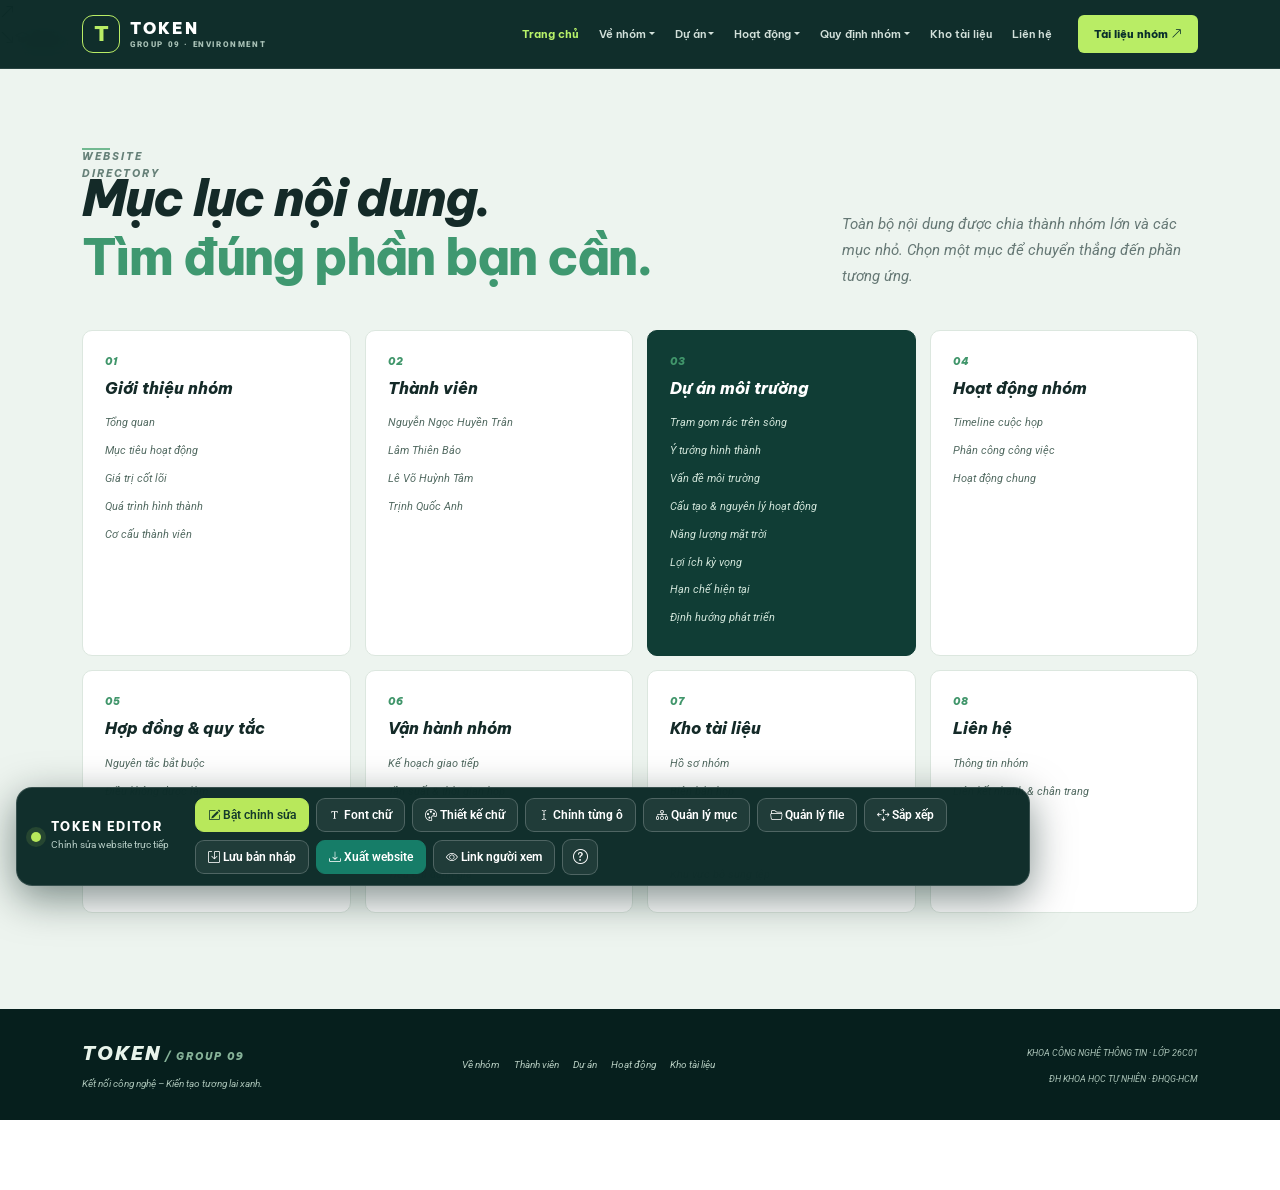
==== commit eca0d768: "up" ====
--- a/index.html
+++ b/index.html
@@ -17,10 +17,10 @@
 
 <body>
 <nav class="navbar navbar-expand-xl navbar-dark fixed-top token-nav"><div class="container">
-<a class="navbar-brand" href="./index.html" class="nav-link active-page"><span class="brand-mark">T</span><span class="brand-word">TOKEN <small>GROUP 09 · ENVIRONMENT</small></span></a>
+<a class="navbar-brand" href="./index.html" aria-label="Trang chủ TOKEN Group 09"><span class="brand-mark">T</span><span class="brand-word">TOKEN <small>GROUP 09 · ENVIRONMENT</small></span></a>
 <button class="navbar-toggler" type="button" data-bs-toggle="collapse" data-bs-target="#tokenNav" aria-label="Mở điều hướng"><span class="navbar-toggler-icon"/></button>
 <div class="collapse navbar-collapse" id="tokenNav"><ul class="navbar-nav ms-auto align-items-xl-center">
-<li class="nav-item"><a class="nav-link" href="./index.html">Trang chủ</a></li>
+<li class="nav-item"><a class="nav-link active-page" href="./index.html" aria-current="page">Trang chủ</a></li>
 <li class="nav-item dropdown"><a class="nav-link dropdown-toggle" href="./about.html" role="button" data-bs-toggle="dropdown">Về nhóm</a><ul class="dropdown-menu"><li><a class="dropdown-item" href="./about.html">Tổng quan</a></li><li><a class="dropdown-item" href="./about.html#about-goals">Mục tiêu hoạt động</a></li><li><a class="dropdown-item" href="./about.html#about-values">Giá trị cốt lõi</a></li><li><a class="dropdown-item" href="./about.html#about-formation">Quá trình hình thành</a></li><li><a class="dropdown-item" href="./about.html#about-structure">Cơ cấu thành viên</a></li><li><a class="dropdown-item" href="./about.html#team">Hồ sơ 4 thành viên</a></li></ul></li>
 <li class="nav-item dropdown"><a class="nav-link dropdown-toggle" href="./project.html" role="button" data-bs-toggle="dropdown">Dự án</a><ul class="dropdown-menu"><li><a class="dropdown-item" href="./project.html">Tổng quan sản phẩm</a></li><li><a class="dropdown-item" href="./project.html#project-idea">Ý tưởng hình thành</a></li><li><a class="dropdown-item" href="./project.html#project-problem">Vấn đề môi trường</a></li><li><a class="dropdown-item" href="./project.html#project-structure">Cấu tạo &amp; nguyên lý</a></li><li><a class="dropdown-item" href="./project.html#project-energy">Năng lượng mặt trời</a></li><li><a class="dropdown-item" href="./project.html#project-benefits">Lợi ích kỳ vọng</a></li><li><a class="dropdown-item" href="./project.html#project-limits">Hạn chế hiện tại</a></li><li><a class="dropdown-item" href="./project.html#project-future">Định hướng tương lai</a></li></ul></li>
 <li class="nav-item dropdown"><a class="nav-link dropdown-toggle" href="./activities.html" role="button" data-bs-toggle="dropdown">Hoạt động</a><ul class="dropdown-menu"><li><a class="dropdown-item" href="./activities.html">Timeline cuộc họp</a></li><li><a class="dropdown-item" href="./activities.html#activity-assignments">Phân công công việc</a></li><li><a class="dropdown-item" href="./activities.html#activity-common">Hoạt động chung</a></li></ul></li>
--- a/assets/css/layout-fallback.css
+++ b/assets/css/layout-fallback.css
@@ -0,0 +1,13 @@
+/* Local fallback for essential Bootstrap layout utilities. */
+.container{width:100%;padding-right:calc(var(--bs-gutter-x,1.5rem)*.5);padding-left:calc(var(--bs-gutter-x,1.5rem)*.5);margin-right:auto;margin-left:auto}
+.row{display:flex;flex-wrap:wrap;margin-right:calc(var(--bs-gutter-x,1.5rem)*-.5);margin-left:calc(var(--bs-gutter-x,1.5rem)*-.5)}
+.row>*{flex-shrink:0;width:100%;max-width:100%;padding-right:calc(var(--bs-gutter-x,1.5rem)*.5);padding-left:calc(var(--bs-gutter-x,1.5rem)*.5)}
+@media(min-width:576px){.container{max-width:540px}}@media(min-width:768px){.container{max-width:720px}}@media(min-width:992px){.container{max-width:960px}.col-lg-4{width:33.333333%}.col-lg-5{width:41.666667%}.col-lg-7{width:58.333333%}.col-lg-8{width:66.666667%}.col-lg-6{width:50%}}@media(min-width:1200px){.container{max-width:1140px}}@media(min-width:1400px){.container{max-width:1320px}}
+.d-flex{display:flex!important}.flex-wrap{flex-wrap:wrap!important}.align-items-center{align-items:center!important}.align-items-end{align-items:flex-end!important}.justify-content-between{justify-content:space-between!important}.position-relative{position:relative!important}.text-center{text-align:center!important}.text-md-end{text-align:right!important}.ms-auto{margin-left:auto!important}.mt-2{margin-top:.5rem!important}.mt-3{margin-top:1rem!important}.mt-4{margin-top:1.5rem!important}.mt-5{margin-top:3rem!important}.mb-4{margin-bottom:1.5rem!important}.pt-5{padding-top:3rem!important}.py-5{padding-top:3rem!important;padding-bottom:3rem!important}.gap-2{gap:.5rem!important}.gap-3{gap:1rem!important}.g-3{--bs-gutter-x:1rem;--bs-gutter-y:1rem}.g-5{--bs-gutter-x:3rem;--bs-gutter-y:3rem}.gy-3>*{margin-top:1rem}.min-vh-100{min-height:100vh}.btn{display:inline-block;text-decoration:none;cursor:pointer;border:1px solid transparent}.btn-lg{padding:.75rem 1.25rem;font-size:1.125rem;border-radius:.5rem}.lead{font-size:1.25rem;font-weight:300}.small,small{font-size:.875em}.navbar{position:relative;display:flex;align-items:center}.navbar>.container{display:flex;align-items:center;justify-content:space-between}.navbar-brand{display:flex}.navbar-toggler{display:none}.navbar-collapse{display:flex;flex-basis:auto;flex-grow:1;align-items:center}.navbar-nav{display:flex;flex-direction:row;list-style:none;margin:0;padding:0}.nav-item{position:relative}.dropdown-menu{display:none;position:absolute;top:100%;left:0;z-index:1000;min-width:12rem;list-style:none}.dropdown:hover>.dropdown-menu{display:block}.dropdown-item{display:block}.collapse{display:block!important}
+@media(max-width:1199.98px){.navbar-toggler{display:block}.navbar-collapse{display:none!important;position:absolute;top:100%;left:0;right:0;background:#092f2b;padding:1rem}.navbar-collapse.show{display:block!important}.navbar-nav{display:block}.navbar-nav .nav-link{display:block}.navbar .btn-nav{display:inline-block;margin-top:.75rem}}
+@media(max-width:991.98px){.col-lg-4,.col-lg-5,.col-lg-6,.col-lg-7,.col-lg-8{width:100%}.text-md-end{text-align:left!important}}
+@media(min-width:768px){.col-md-3{width:25%}.col-md-4{width:33.333333%}.col-md-5{width:41.666667%}.col-md-6{width:50%}}
+.fixed-top{position:fixed;top:0;right:0;left:0;z-index:1030}
+.navbar-toggler-icon{display:inline-block;width:1.5em;height:1.5em;vertical-align:middle;background-image:url("data:image/svg+xml,%3csvg xmlns='http://www.w3.org/2000/svg' viewBox='0 0 30 30'%3e%3cpath stroke='rgba%282255,255,255,.75%29' stroke-linecap='round' stroke-miterlimit='10' stroke-width='2' d='M4 7h22M4 15h22M4 23h22'/%3e%3c/svg%3e");background-repeat:no-repeat;background-position:center;background-size:100%}
+/* TOKEN editor enhancements */
+.member-photo img{width:100%;height:100%;object-fit:cover;object-position:center}
--- a/assets/css/token-style.css
+++ b/assets/css/token-style.css
@@ -0,0 +1,122 @@
+:root{--forest:#092f2b;--forest2:#10483f;--green:#b9ed65;--mint:#c8f3d9;--blue:#76c8d5;--ink:#142a28;--muted:#667875;--paper:#f8faf6;--mist:#eef4ef;--line:#dce7df;--heading:'Be Vietnam Pro',sans-serif;--body:'Roboto',sans-serif}
+*{box-sizing:border-box}html{scroll-behavior:smooth;scroll-padding-top:94px}body{font-family:var(--body);color:var(--ink);font-size:15px;line-height:1.72}h1,h2,h3,h4,h5,h6,.navbar,.brand-word,.member-role,.eyebrow,.card-index,.dir-number,.file-card b{font-family:var(--heading)}a{text-decoration:none}.muted{color:var(--muted)}
+.token-nav{background:rgba(7,38,35,.96);backdrop-filter:blur(14px);padding:10px 0;border-bottom:1px solid #ffffff1a}.brand-mark{width:38px;height:38px;border:1px solid var(--green);border-radius:11px;display:grid;place-items:center;color:var(--green);font-weight:900;font-size:21px}.navbar-brand{display:flex;align-items:center;gap:10px}.brand-word{font-size:16px;font-weight:900;letter-spacing:2px;line-height:1;color:white}.brand-word small{display:block;font-family:var(--body);font-size:8px;letter-spacing:1.6px;color:#a8c1b6;margin-top:5px}.navbar-nav .nav-link{color:#d2e0da!important;font-size:11px;font-weight:600;padding:10px 10px!important}.navbar-nav .nav-link:hover,.navbar-nav .nav-link:focus{color:var(--green)!important}.dropdown-menu{background:#103d35;border:1px solid #ffffff20;box-shadow:0 18px 40px #001b1760;padding:9px;max-height:70vh;overflow:auto}.dropdown-item{color:#e0eee7;font-size:12px;border-radius:5px;padding:8px 12px}.dropdown-item:hover,.dropdown-item:focus{background:#ffffff15;color:var(--green)}.btn-nav{background:var(--green);color:var(--forest);font-size:11px;font-weight:800;padding:10px 15px;border-radius:6px;white-space:nowrap}.btn-nav:hover{background:#d0f58d;color:var(--forest)}
+.hero-section{position:relative;overflow:hidden;background:radial-gradient(ellipse at 80% 40%,#1d6657 0%,transparent 38%),linear-gradient(115deg,#082b27 0%,#0b3a34 55%,#0b5147 100%);color:white}.hero-grid{position:absolute;inset:0;opacity:.15;background-image:linear-gradient(#ffffff19 1px,transparent 1px),linear-gradient(90deg,#ffffff19 1px,transparent 1px);background-size:55px 55px;mask-image:linear-gradient(90deg,black,transparent)}.eyebrow{font-size:10px;letter-spacing:2px;font-weight:800;color:#668078;margin-bottom:18px;display:flex;align-items:center;gap:10px}.eyebrow span{height:2px;width:28px;background:#72b991;display:inline-block}.eyebrow.light{color:#a9c8ba}.eyebrow.light span{background:var(--green)}.hero-kicker{font-size:11px;letter-spacing:4px;color:#b6d4c5;margin:26px 0 14px}.hero-kicker b{color:var(--green);padding:0 8px}.hero-section h1{font-size:clamp(42px,6vw,76px);line-height:1.1;letter-spacing:-2.8px;font-weight:900;margin:0;font-family:var(--heading)}.hero-section h1 em,.section-title em{font-style:normal;color:var(--green)}.hero-vn{font-family:var(--heading);font-size:18px;font-weight:700;margin:22px 0 10px}.hero-copy{max-width:540px;color:#c2d5ce;font-size:15px}.btn-lime{background:var(--green);border-color:var(--green);color:var(--forest);font-weight:800;font-size:12px;padding:14px 19px}.btn-lime:hover{background:#d0f58d;border-color:#d0f58d;color:var(--forest)}.btn-outline-light{font-size:12px;padding:14px 19px}.hero-meta{display:flex;gap:24px;margin-top:36px;color:#b5ccc2;font-size:11px}.hero-meta i{color:var(--green);margin-right:6px}.hero-art{height:470px;position:relative;overflow:hidden;border:1px solid #caf5d53b;border-radius:48% 48% 16px 16px;background:linear-gradient(160deg,#a4e1bf29,#0a312f26);box-shadow:0 30px 80px #001a1760}.art-orbit{position:absolute;border:1px solid #bce9d52b;border-radius:50%;width:430px;height:430px;left:50%;top:50%;transform:translate(-50%,-50%)}.orbit-two{width:330px;height:330px}.sun{position:absolute;width:75px;height:75px;border-radius:50%;background:linear-gradient(140deg,#f5e9a4,#b8ed65);top:75px;right:75px;box-shadow:0 0 70px #c8f39c77}.hill{position:absolute;border-radius:50% 50% 0 0}.hill-back{width:420px;height:190px;left:-80px;top:195px;background:#3b8970;transform:rotate(-8deg)}.hill-front{width:400px;height:160px;right:-100px;top:220px;background:#1d685b;transform:rotate(8deg)}.river{position:absolute;bottom:0;left:0;width:100%;height:175px;background:linear-gradient(160deg,#4ba9a4,#145b60);clip-path:polygon(0 20%,100% 0,100% 100%,0 100%)}.river span{position:absolute;height:1px;background:#b4f2db77;width:45%;top:45px;left:5%;transform:rotate(-5deg)}.river span:nth-child(2){top:85px;left:40%;width:50%}.river span:nth-child(3){top:125px;left:12%;width:55%}.solar-panel{position:absolute;top:105px;left:90px;width:130px;height:55px;background:#183c4c;border:3px solid #a8d9cf;transform:skewY(-12deg);display:flex;z-index:3}.solar-panel i{flex:1;border-right:1px solid #86c7c3}.collector{position:absolute;z-index:4;left:50%;top:235px;transform:translateX(-50%);width:170px;height:130px}.collector-top{height:14px;background:#c4edc5;border-radius:5px 5px 0 0}.mesh{height:82px;border:4px solid #d1ead1;background:repeating-linear-gradient(0deg,transparent 0 9px,#c7e7d5 10px 11px),repeating-linear-gradient(90deg,transparent 0 12px,#c7e7d5 13px 14px);background-color:#194e4a88}.collector-base{height:22px;background:#b8ed65;border-radius:0 0 10px 10px}.tech-tag{position:absolute;z-index:5;background:#f3f9ed;color:#17443a;padding:9px 12px;border-radius:5px;font-size:9px;font-weight:900;letter-spacing:1px;box-shadow:0 10px 30px #00231b55}.tag-ai{right:20px;top:185px}.tag-solar{left:12px;bottom:78px}.art-caption{position:absolute;bottom:15px;left:20px;right:20px;color:#c7e6d6;font-size:8px;letter-spacing:2px;display:flex;justify-content:space-between}.scroll-cue{position:absolute;bottom:20px;left:50%;transform:translateX(-50%);font-size:8px;letter-spacing:2px;color:#c6dbd2;white-space:nowrap}.scroll-cue i{margin-left:10px;color:var(--green)}
+.section-pad{padding:96px 0}.section-light{background:var(--paper)}.section-mist{background:var(--mist)}.section-title{font-family:var(--heading);font-size:clamp(32px,4vw,50px);line-height:1.18;letter-spacing:-1.8px;font-weight:800;margin-bottom:20px}.section-title em{color:#3f9870}.lead-copy{font-family:var(--heading);font-size:17px;line-height:1.65;font-weight:600;color:#28433c}.about-panel{background:var(--forest);color:white;padding:34px;border-radius:10px;position:relative;overflow:hidden}.about-panel:after{content:'09';position:absolute;font-size:220px;font-weight:900;color:#ffffff08;right:-5px;top:50px;line-height:1}.about-panel-top{display:flex;justify-content:space-between;font-size:9px;letter-spacing:2px;color:#9cbdb0}.identity-word{font-family:var(--heading);font-size:clamp(45px,7vw,76px);font-weight:900;letter-spacing:7px;margin:28px 0 18px;color:#f2f7ed}.identity-word span{font-size:14px;vertical-align:top;color:var(--green)}.identity-line{height:1px;background:#ffffff30}.info-tile{background:#ffffff0d;padding:16px;border:1px solid #ffffff18;min-height:100px;position:relative;z-index:1}.info-tile small{display:block;color:#a5c6b5;font-size:8px;letter-spacing:2px}.info-tile strong{display:block;font-family:var(--heading);font-size:19px;color:var(--green);margin:4px 0}.info-tile span{font-size:10px;color:#bed2c8}.info-tile.horizontal{min-height:auto;display:flex;align-items:center;gap:20px}.info-tile.horizontal strong{font-size:12px;color:#fff;margin:0}.info-card{height:100%;background:#fff;border:1px solid var(--line);padding:25px;border-radius:9px;scroll-margin-top:100px}.card-index{font-size:9px;letter-spacing:1.5px;color:#579170;font-weight:800}.info-card h3{font-size:18px;font-weight:800;margin:12px 0}.info-card p{font-size:13px;color:var(--muted);margin-bottom:0}.value-pills{display:flex;flex-wrap:wrap;gap:8px}.value-pills span{background:#e9f4eb;border:1px solid #d2e6d6;border-radius:30px;padding:8px 12px;color:#276447;font-size:11px;font-weight:700}.inline-link{display:inline-block;color:#287b58;font-weight:800;font-size:12px;margin-top:12px}.inline-link i{margin-left:6px}
+.contents-section{background:#edf4ef}.directory-grid{display:grid;grid-template-columns:repeat(4,1fr);gap:14px}.directory-card{background:white;border:1px solid var(--line);border-radius:10px;padding:22px;display:flex;flex-direction:column;align-items:flex-start;min-height:240px;transition:.25s}.directory-card:hover{transform:translateY(-4px);box-shadow:0 16px 32px #173d2710;border-color:#9fc9aa}.directory-card h3{font-size:16px;font-weight:800;margin:9px 0 12px}.directory-card a{font-size:11px;color:#536b62;padding:4px 0;border-bottom:1px solid transparent}.directory-card a:hover{color:#1b8055;border-color:#b9d9c2}.dir-number{font-size:10px;color:#41966b;font-weight:900;letter-spacing:1px}.directory-featured{background:#103d35;color:white;border-color:#103d35}.directory-featured a{color:#d0e4d9}.directory-featured a:hover{color:var(--green)}
+.member-card{height:100%;background:white;border:1px solid var(--line);border-radius:10px;overflow:hidden;transition:.25s}.member-card:hover{transform:translateY(-6px);box-shadow:0 18px 38px #153f2818}.member-photo{height:285px;position:relative;overflow:hidden;background:#dce9df}.member-photo img{width:100%;height:100%;object-fit:cover;object-position:center 30%;transition:transform .5s}.member-card:hover .member-photo img{transform:scale(1.04)}.member-photo span{position:absolute;bottom:12px;left:12px;background:#092f2be8;color:#dff0e4;padding:5px 9px;border-radius:4px;font-size:8px;letter-spacing:1.5px}.member-info{padding:21px}.member-role{font-size:9px;letter-spacing:1.5px;color:#39875e;font-weight:800}.member-info h3{font-size:19px;line-height:1.35;font-weight:800;margin:9px 0}.member-tags{font-size:10px;color:#438866;font-weight:700;margin-bottom:12px}.member-info p{font-size:12px;line-height:1.7;color:#63756f;margin:0}.privacy-note{margin:25px 0 0;padding:13px 16px;background:#e3f0e7;border-radius:7px;color:#326447;font-size:11px}.privacy-note i{margin-right:7px}
+.project-section{background:linear-gradient(145deg,#082e2a,#0c443b);position:relative;overflow:hidden}.project-intro{color:#c1d8cc;font-size:13px}.concept-pill{display:inline-block;border:1px solid #8cbd9b;color:#c5e9b4;border-radius:30px;padding:7px 12px;font-size:8px;letter-spacing:1px}.project-lead{display:grid;grid-template-columns:.85fr 1.15fr;min-height:400px;background:#eaf3e9;border-radius:10px;overflow:hidden}.project-lead>div:first-child{padding:40px;align-self:center}.project-lead span,.project-detail-card>span,.process-heading span{font-size:9px;letter-spacing:1.7px;color:#55846e;font-weight:800}.project-lead h3{font-size:34px;line-height:1.2;font-weight:800;letter-spacing:-1px;margin:18px 0}.project-lead h3 em{font-style:normal;color:#3c946b}.project-lead p{color:#637770;font-size:13px}.project-illustration{position:relative;min-height:400px;overflow:hidden;background:linear-gradient(160deg,#cce4d6 0 36%,#7dbcb0 36% 100%)}.sun-disc{position:absolute;top:40px;right:70px;width:65px;height:65px;border-radius:50%;background:#e7e69a;box-shadow:0 0 55px #e8e69a88}.shoreline{position:absolute;top:0;bottom:0;width:19%;background:#92b58b}.shoreline.left{left:0;clip-path:polygon(0 0,100% 0,55% 100%,0 100%)}.shoreline.right{right:0;clip-path:polygon(50% 0,100% 0,100% 100%,0 100%)}.river-shape{position:absolute;top:48%;left:14%;right:14%;height:42%;border-top:3px solid #d7f1e8;transform:rotate(-2deg)}.fixed-pole{position:absolute;top:23%;height:45%;width:9px;background:#315e4c;z-index:2}.p1{left:19%}.p2{right:19%}.solar-roof{position:absolute;top:16%;left:32%;padding:11px 25px;background:#245a6a;border:4px solid #e3f0d9;color:white;font-size:10px;letter-spacing:2px;transform:skewY(-9deg)}.net-bin{position:absolute;top:54%;left:50%;transform:translateX(-50%);width:150px;height:80px;border:6px solid #e8f3df;border-top-width:10px;background:repeating-linear-gradient(0deg,transparent 0 9px,#e8f3df 10px 11px),repeating-linear-gradient(90deg,transparent 0 12px,#e8f3df 13px 14px);background-color:#266e67aa}.net-bin span{position:absolute;width:35px;height:12px;border-radius:50%;background:#d6e9c5;bottom:-14px}.net-bin span:nth-child(1){left:10px}.net-bin span:nth-child(2){left:55px}.net-bin span:nth-child(3){right:10px}.ai-label{position:absolute;right:20px;bottom:22%;background:#103d35;color:#dff3e6;padding:8px 12px;border-radius:4px;font-size:10px;font-weight:800}.river-label{position:absolute;bottom:14px;left:18px;font-size:8px;letter-spacing:2px;color:#174b4c}.project-subnav,.doc-category-nav{display:flex;flex-wrap:wrap;gap:8px;margin:22px 0}.project-subnav a,.doc-category-nav a{border:1px solid #8cb9a4;color:#d4eadc;border-radius:30px;padding:8px 13px;font-size:10px}.project-subnav a:hover{background:#b9ed65;color:#092f2b}.project-detail-card{height:100%;background:#f1f7ef;border-radius:8px;padding:24px;color:#183d33;scroll-margin-top:100px}.project-detail-card>span{color:#54896c}.project-detail-card>i{display:block;font-size:23px;color:#398c65;margin:15px 0}.project-detail-card h3{font-size:18px;font-weight:800}.project-detail-card p{font-size:12px;color:#60756b;margin:0}.project-process{background:#eaf3e9;border-radius:9px;padding:30px}.process-heading h3{font-size:23px;font-weight:800;color:#163e34;margin:9px 0}.process-heading p{font-size:12px;color:#63776e}.process-steps{display:grid;grid-template-columns:repeat(3,1fr);gap:12px;margin-top:20px}.process-steps>div{position:relative;background:white;border:1px solid #dce8dd;border-radius:7px;padding:17px}.process-steps b{position:absolute;right:12px;top:10px;color:#8eb59b;font-size:10px}.process-steps i{display:block;color:#398c65;font-size:22px;margin-bottom:12px}.process-steps strong{display:block;color:#1b493a;font-size:13px}.process-steps small{display:block;color:#6c7e75;font-size:10px;margin-top:4px}.disclaimer{margin:20px 0 0;color:#c6ded1;font-size:11px}.disclaimer i{margin-right:6px}.disclaimer.dark{color:#63756e}
+.timeline{position:relative;max-width:940px;margin-left:auto;margin-right:auto}.timeline:before{content:'';position:absolute;left:190px;top:0;bottom:0;width:2px;background:#c9ded0}.timeline-item{display:grid;grid-template-columns:160px 30px 1fr;gap:0 15px;margin-bottom:28px;position:relative}.timeline-date{text-align:right;font-family:var(--heading);font-size:15px;font-weight:800;color:#1e6446;padding-top:20px}.timeline-date small{display:block;font-family:var(--body);font-size:9px;letter-spacing:1px;color:#7c9286;margin-top:5px}.timeline-dot{width:13px;height:13px;background:#64a77d;border:3px solid #e3f1e7;border-radius:50%;margin:24px auto;z-index:1}.timeline-card{background:white;border:1px solid var(--line);border-radius:9px;padding:24px}.timeline-card>span{font-size:9px;letter-spacing:1.7px;color:#55926d;font-weight:800}.timeline-card h3{font-size:19px;font-weight:800;margin:8px 0}.timeline-card p{font-size:12px;color:#61746c}.timeline-tag{display:inline-block;background:#e8f3e8;color:#31704d;border-radius:5px;padding:8px 11px;font-size:10px;font-weight:700}.muted-note{display:block;color:#8a9890;font-size:10px;margin-top:10px}.subsection-head{margin:48px 0 17px}.subsection-head span,.common-work span{font-size:9px;letter-spacing:1.7px;color:#5c9870;font-weight:800}.subsection-head h3,.common-work h3{font-size:23px;font-weight:800;margin:7px 0}.subsection-head p{color:#6c7e75;font-size:12px}.assignment-grid{display:grid;grid-template-columns:repeat(4,1fr);gap:12px}.assignment-grid article{background:#edf4ef;border:1px solid #dce8dd;border-radius:8px;padding:18px}.assignment-grid b{font-family:var(--heading);font-size:13px;color:#1e6446}.assignment-grid p{font-size:11px;color:#62756c;margin:9px 0 0}.common-work{display:grid;grid-template-columns:.7fr 1.3fr;gap:25px;margin-top:25px;background:#103d35;color:white;border-radius:9px;padding:25px}.common-work ul{margin:0;padding-left:18px;columns:2;color:#d3e4d9;font-size:12px}.evidence-placeholder{display:flex;align-items:center;gap:17px;border:1px dashed #9abda4;border-radius:8px;padding:19px;margin-top:20px;color:#3c7955}.evidence-placeholder>i{font-size:28px}.evidence-placeholder b,.evidence-placeholder span{display:block}.evidence-placeholder b{font-family:var(--heading);font-size:13px}.evidence-placeholder span{font-size:11px;color:#6b8174;margin-top:3px}
+.charter-card{height:100%;background:white;border:1px solid var(--line);padding:28px;border-radius:9px;scroll-margin-top:100px}.charter-icon{font-size:27px;color:#43936b}.charter-card>span{display:block;font-size:9px;letter-spacing:1.7px;color:#72907f;font-weight:800;margin-top:12px}.charter-card h3{font-size:18px;font-weight:800;margin:9px 0 18px}.charter-card ul{padding-left:17px;margin:0}.charter-card li{font-size:12px;color:#5e7168;margin-bottom:10px}.charter-card.avoid .charter-icon{color:#b87568}.charter-card.should .charter-icon{color:#6d8cc1}
+.comm-section{background:linear-gradient(145deg,#082e2a,#0d4b40)}.comm-detail{background:#ffffff0c;border:1px solid #ffffff22;border-radius:9px;padding:20px}.comm-detail>div{padding:14px 4px;border-bottom:1px solid #ffffff20}.comm-detail>div:last-child{border:0}.comm-detail i{display:block;color:var(--green);font-size:22px;margin-bottom:8px}.comm-detail span{display:block;font-size:8px;letter-spacing:1.5px;color:#a7c7b8}.comm-detail b{display:block;color:white;font-family:var(--heading);font-size:17px}.comm-detail small{color:#b7cec2;font-size:10px}.workflow{background:#f1f7ef;border-radius:9px;padding:26px;height:100%}.workflow h3{font-size:19px;font-weight:800;color:#173d33}.workflow-steps{display:grid;grid-template-columns:repeat(3,1fr);gap:10px;margin-top:20px}.workflow-steps>div{position:relative;background:white;border:1px solid #dce8dd;border-radius:7px;padding:14px}.workflow-steps b{position:absolute;right:9px;top:7px;font-size:9px;color:#88b198}.workflow-steps i{display:block;font-size:21px;color:#398b64;margin-bottom:8px}.workflow-steps span{display:block;font-family:var(--heading);font-size:11px;font-weight:800;color:#234c3a}.workflow-steps small{display:block;color:#71847a;font-size:9px;margin-top:3px}.workflow-note{font-size:10px;color:#657970;margin:17px 0 0}.workflow-note i{color:#4d9a6d;margin-right:5px}
+.evaluation-panel{display:grid;grid-template-columns:.8fr 1.2fr;gap:40px;background:white;border:1px solid var(--line);border-radius:10px;padding:32px}.evaluation-chart{display:flex;align-items:center;gap:25px}.donut{width:170px;height:170px;border-radius:50%;background:conic-gradient(#2d7654 0 50%,#78b89a 50% 70%,#b8d9a8 70% 80%,#8fc7cb 80% 90%,#d4e8d8 90% 100%);display:grid;place-items:center;flex-shrink:0}.donut>div{width:118px;height:118px;background:white;border-radius:50%;display:grid;place-content:center;text-align:center}.donut strong{font-family:var(--heading);font-size:28px;color:#194d38}.donut strong small{font-size:14px}.donut span{font-size:8px;letter-spacing:1px;color:#71847a}.legend{display:grid;gap:9px}.legend span{font-size:10px;color:#61756b;white-space:nowrap}.legend b{color:#244b39;margin-left:7px}.dot{display:inline-block;width:8px;height:8px;border-radius:50%;margin-right:7px}.d1{background:#2d7654}.d2{background:#78b89a}.d3{background:#b8d9a8}.d4{background:#8fc7cb}.d5{background:#d4e8d8}.evaluation-bars{align-self:center}.eval-row{margin-bottom:17px}.eval-row>div:first-child{display:flex;justify-content:space-between;font-size:11px;color:#4c6459;margin-bottom:7px}.eval-row b{font-family:var(--heading);color:#226b49}.progress{height:8px;background:#edf2ed;border-radius:10px;overflow:hidden}.progress span{display:block;height:100%;background:linear-gradient(90deg,#26744f,#a9d98a);border-radius:10px}
+.documents-section{background:#edf4ef}.document-notice{display:flex;gap:15px;align-items:center;background:#103d35;color:white;padding:19px 22px;border-radius:9px}.document-notice>i{font-size:28px;color:var(--green)}.document-notice b,.document-notice span{display:block}.document-notice b{font-family:var(--heading);font-size:14px}.document-notice span{font-size:11px;color:#c8ddd1;margin-top:3px}.doc-category-nav{margin:18px 0 28px}.doc-category-nav a{border-color:#a6c8b1;color:#2f6f4e;background:#fff}.doc-category-nav a:hover{background:#1d684b;color:white}.doc-group{margin-top:27px;scroll-margin-top:100px}.doc-group-heading{display:flex;gap:15px;align-items:flex-start;margin-bottom:14px}.doc-group-heading>span{font-family:var(--heading);font-size:20px;font-weight:900;color:#45956b}.doc-group-heading h3{font-size:19px;font-weight:800;margin:0 0 3px}.doc-group-heading p{font-size:11px;color:#718279;margin:0}.file-card{height:100%;display:flex;gap:12px;align-items:flex-start;background:white;border:1px solid #dce8dd;border-radius:8px;padding:17px;min-height:145px;flex-wrap:wrap}.file-card>i{font-size:24px;color:#398a62}.file-card>div{flex:1;min-width:160px}.file-card b{display:block;font-size:12px;color:#234b39;line-height:1.5}.file-card small{display:block;color:#78877f;font-size:10px;margin-top:4px}.file-link{display:inline-flex;gap:7px;align-items:center;background:#e7f3e9;color:#276c49;border-radius:5px;padding:8px 10px;font-size:10px;font-weight:800;margin-top:auto}.file-link:hover{background:#cce9d3;color:#174a33}.file-link.pending{background:#f2f3ee;color:#79857c}.upload-guide{display:grid;grid-template-columns:70px 1fr;gap:20px;background:#fff;border:1px dashed #7eaf8e;border-radius:10px;padding:26px;margin-top:30px;scroll-margin-top:100px}.upload-guide-icon{width:60px;height:60px;background:#e6f3e8;border-radius:12px;display:grid;place-items:center;color:#39875d;font-size:28px}.upload-guide-copy>span{font-size:9px;letter-spacing:1.6px;color:#4b9168;font-weight:800}.upload-guide h3{font-size:20px;font-weight:800;margin:7px 0}.upload-guide p,.upload-guide li{font-size:11px;color:#60756a}.upload-guide ol{padding-left:18px}.upload-guide li{margin:4px 0}.upload-guide small{display:block;background:#fff7e7;color:#80612e;border-radius:6px;padding:11px;font-size:10px}.upload-guide small i{margin-right:5px}
+.contact-section{background:linear-gradient(130deg,#082c28,#0b4b40);padding:90px 0}.contact-copy{font-size:15px;line-height:1.9;color:#c5d9ce}.contact-card{background:#f1f7ef;padding:28px;border-radius:10px}.contact-card>span{display:block;font-size:9px;letter-spacing:1.7px;color:#5c8b6d;font-weight:800;margin-bottom:20px}.contact-card>div:not(.logo-placeholder){display:flex;gap:13px;align-items:center;padding:13px 0;border-bottom:1px solid #dce7dd}.contact-card>div>i{color:#438d64;font-size:19px}.contact-card p{margin:0}.contact-card b,.contact-card small{display:block}.contact-card b{font-family:var(--heading);font-size:12px}.contact-card small{font-size:10px;color:#78877f}.logo-placeholder{margin-top:20px;border:1px dashed #8fb59a;border-radius:7px;padding:16px;text-align:center}.logo-placeholder span{display:block;font-family:var(--heading);font-size:26px;font-weight:900;letter-spacing:5px;color:#23583f}.logo-placeholder small{font-size:8px;letter-spacing:1px;color:#839187}.site-footer{background:#061f1d;color:#a9c2b6;padding:28px 0}.footer-brand{font-family:var(--heading);font-size:19px;font-weight:900;letter-spacing:2px;color:#e8f4eb}.footer-brand span{font-size:10px;color:#86b298}.site-footer p{font-size:10px;margin:5px 0 0}.footer-links{display:flex;flex-wrap:wrap;gap:14px}.footer-links a{font-size:10px;color:#b5ccc0}.footer-links a:hover{color:var(--green)}.site-footer small{font-size:9px;line-height:1.7}
+@media(max-width:1199px){.navbar-nav{align-items:stretch!important;padding-top:12px}.btn-nav{display:inline-block;margin:8px 0}.dropdown-menu{border:0;box-shadow:none;background:#0c342e;margin-left:10px}.dropdown-item{white-space:normal}.directory-grid{grid-template-columns:repeat(2,1fr)}}
+@media(max-width:991px){.hero-art{max-width:500px;margin:auto}.section-pad{padding:75px 0}.project-lead{grid-template-columns:1fr}.project-illustration{min-height:330px}.assignment-grid{grid-template-columns:repeat(2,1fr)}.evaluation-panel{grid-template-columns:1fr}.evaluation-chart{justify-content:center}}
+@media(max-width:767px){.hero-section h1{font-size:43px;letter-spacing:-1.7px}.hero-art{height:350px}.scroll-cue{display:none}.section-title{font-size:34px}.directory-grid{grid-template-columns:1fr 1fr}.directory-card{padding:17px;min-height:230px}.member-photo{height:320px}.timeline:before{left:8px}.timeline-item{grid-template-columns:18px 1fr;gap:0 10px}.timeline-date{grid-column:2;text-align:left;padding:0 0 8px}.timeline-dot{grid-column:1;grid-row:1 / span 2;margin:5px auto}.timeline-card{grid-column:2}.process-steps{grid-template-columns:repeat(2,1fr)}.common-work{grid-template-columns:1fr}.common-work ul{columns:1}.workflow-steps{grid-template-columns:repeat(2,1fr)}.evaluation-chart{flex-direction:column}.upload-guide{grid-template-columns:1fr}.doc-category-nav{gap:6px}.doc-category-nav a{font-size:9px}.project-lead>div:first-child{padding:27px}.project-illustration{min-height:300px}}
+@media(max-width:480px){.directory-grid{grid-template-columns:1fr}.directory-card{min-height:auto}.assignment-grid{grid-template-columns:1fr}.hero-meta{flex-direction:column;gap:7px}.process-steps{grid-template-columns:1fr 1fr}.workflow-steps{grid-template-columns:1fr 1fr}.member-photo{height:290px}.section-pad{padding:62px 0}.file-card{min-height:unset}.doc-group-heading h3{font-size:17px}}
+
+
+/* Team profile refinement: four balanced cards in one desktop row */
+#team .team-card-grid{align-items:stretch}
+#team .member-card{display:flex;flex-direction:column;height:100%;border-radius:14px;box-shadow:0 8px 24px #153f2809}
+#team .member-photo{height:clamp(175px,18vw,225px);flex:0 0 auto}
+#team .member-photo img{object-position:center 28%}
+#team .member-info{padding:17px 16px 18px;display:flex;flex-direction:column;flex:1}
+#team .member-role{font-size:9px;letter-spacing:1.15px}
+#team .member-info h3{font-size:clamp(15px,1.35vw,18px);line-height:1.35;min-height:2.45em;margin:7px 0 9px;overflow-wrap:anywhere}
+#team .member-meta{display:grid;grid-template-columns:1fr 1fr;gap:7px;margin:0 0 12px}
+#team .member-meta>div{min-width:0;padding:8px 9px;background:#f2f7f1;border:1px solid #e1ebe1;border-radius:7px}
+#team .member-meta small{display:block;font-size:8px;letter-spacing:.7px;color:#718579;font-weight:800}
+#team .member-meta strong{display:block;margin-top:2px;font-size:9px;line-height:1.35;color:#315d43;overflow-wrap:anywhere}
+#team .member-tags{font-size:9px;line-height:1.55;margin:0 0 9px;min-height:2.8em}
+#team .member-info p{font-size:11px;line-height:1.62;color:#62746b}
+#team .privacy-note{font-size:10px;line-height:1.6}
+@media(min-width:992px) and (max-width:1199px){#team .member-photo{height:165px}#team .member-info{padding:13px 12px}#team .member-info h3{font-size:15px}#team .member-info p{font-size:10px}#team .member-meta{gap:5px}#team .member-meta>div{padding:7px 6px}}
+@media(max-width:767px){#team .member-photo{height:270px}#team .member-info{padding:18px}#team .member-info h3{font-size:18px;min-height:0}#team .member-info p{font-size:12px}}
+
+/* TOKEN team cards: compact four-column desktop layout */
+#team .team-card-grid{align-items:stretch}
+#team .member-card{display:flex;flex-direction:column;height:100%;border-radius:14px;box-shadow:0 8px 24px #153f2809}
+#team .member-photo{height:clamp(145px,15vw,190px);flex:0 0 auto}
+#team .member-photo img{object-position:center 28%}
+#team .member-info{padding:13px 13px 12px;display:flex;flex-direction:column;flex:1}
+#team .member-role{font-size:8px;letter-spacing:1px}
+#team .member-info h3{font-size:clamp(13px,1.15vw,16px);line-height:1.32;min-height:2.6em;margin:6px 0 8px;overflow-wrap:anywhere}
+#team .member-meta{display:grid;grid-template-columns:1fr 1fr;gap:5px;margin:0 0 9px}
+#team .member-meta>div{min-width:0;padding:6px 7px;background:#f2f7f1;border:1px solid #e1ebe1;border-radius:7px}
+#team .member-meta small{display:block;font-size:7px;letter-spacing:.6px;color:#718579;font-weight:800}
+#team .member-meta strong{display:block;margin-top:2px;font-size:9px;line-height:1.3;color:#315d43;overflow-wrap:anywhere}
+#team .member-tags{font-size:8px;line-height:1.45;margin:0 0 7px;min-height:2.6em;overflow-wrap:anywhere}
+#team .member-info p{font-size:9px;line-height:1.5;color:#62746b;margin:0;overflow-wrap:anywhere}
+#team .member-icon-set{display:flex;gap:5px;margin-top:auto;padding-top:10px}
+#team .member-icon-set span{display:flex;align-items:center;justify-content:center;gap:4px;flex:1;min-width:0;padding:6px 3px;border-radius:8px;background:#edf6ed;color:#17644c;font-size:15px;cursor:text}
+#team .member-icon-set small{font-size:7px;font-weight:700;white-space:nowrap;color:#426c56}
+#team .member-icon-set span[contenteditable="true"]{outline:1px dashed #27a78a}
+@media(min-width:992px) and (max-width:1199px){#team .member-photo{height:135px}#team .member-info{padding:10px 9px}#team .member-info h3{font-size:13px}#team .member-info p{font-size:8px}#team .member-meta>div{padding:5px 4px}#team .member-meta strong{font-size:8px}}
+@media(max-width:575px){#team .member-photo{height:125px}#team .member-info{padding:9px}#team .member-info h3{font-size:12px}#team .member-info p{font-size:8px}#team .member-icon-set small{display:none}}
+
+
+/* FINAL TEAM LAYOUT — four separate, equal cards in one desktop row */
+#team .team-card-grid{
+  display:grid !important;
+  grid-template-columns:repeat(4,minmax(0,1fr));
+  gap:clamp(14px,1.7vw,26px);
+  width:100%; margin:0; align-items:stretch;
+}
+#team .team-member-item{min-width:0;width:auto;max-width:none;padding:0;margin:0;display:block}
+#team .member-card{height:100%;min-width:0;background:#fff;border:1px solid #e2ece3;border-radius:18px;overflow:hidden;box-shadow:0 8px 24px #153f2810;display:flex;flex-direction:column;transition:transform .22s,box-shadow .22s}
+#team .member-card:hover{transform:translateY(-5px);box-shadow:0 16px 32px #153f2820}
+#team .member-photo{height:clamp(150px,16vw,220px);margin:12px 12px 0;border-radius:13px;overflow:hidden;position:relative;flex:none}
+#team .member-photo img{width:100%;height:100%;object-fit:cover;object-position:center 28%}
+#team .member-photo span{left:10px;bottom:10px;padding:5px 8px;font-size:8px;border-radius:20px}
+#team .member-photo-badge{position:absolute;right:10px;top:10px;width:38px;height:38px;border-radius:50%;display:grid;place-items:center;background:#078b5d;color:#fff;font-size:19px;box-shadow:0 3px 12px #073f2c30;cursor:text;outline-offset:3px}
+#team .member-info{padding:14px 16px 15px;display:flex;flex-direction:column;flex:1;min-width:0}
+#team .member-role{align-self:center;background:#e4f2df;color:#15533b;border-radius:30px;padding:5px 15px;font-size:9px;letter-spacing:.8px}
+#team .member-info h3{text-align:center;font-size:clamp(14px,1.2vw,18px);line-height:1.3;min-height:2.5em;margin:9px 0 10px;overflow-wrap:anywhere}
+#team .member-meta{display:flex;flex-direction:column;gap:7px;margin:0 0 11px}
+#team .member-meta>div{display:grid;grid-template-columns:74px minmax(0,1fr);align-items:center;gap:6px;padding:0;background:transparent;border:0;border-radius:0}
+#team .member-meta small{font-size:9px;letter-spacing:.25px;color:#61776b;font-weight:800}
+#team .member-meta strong{font-size:11px;line-height:1.35;color:#173e31;overflow-wrap:anywhere}
+#team .member-tags{font-size:10px;line-height:1.5;margin:0 0 8px;min-height:0;color:#3c8864}
+#team .member-info p{font-size:11px;line-height:1.55;color:#344f44;margin:0;padding-top:10px;border-top:1px solid #e1e9e2;overflow-wrap:anywhere}
+#team .member-icon-set{display:flex;gap:7px;margin-top:auto;padding-top:13px}
+#team .member-icon-set span{min-height:34px;display:flex;align-items:center;justify-content:center;gap:4px;flex:1;min-width:0;padding:5px 3px;border-radius:20px;background:#edf6ed;color:#17644c;font-size:15px;cursor:text}
+#team .member-icon-set small{font-size:8px;font-weight:700;white-space:nowrap;color:#426c56}
+@media(max-width:991px){#team .team-card-grid{grid-template-columns:repeat(2,minmax(0,1fr))}#team .member-photo{height:clamp(170px,28vw,250px)}}
+@media(max-width:575px){#team .team-card-grid{grid-template-columns:1fr;gap:16px}#team .member-photo{height:230px}#team .member-info{padding:14px 16px}#team .member-info h3{font-size:17px;min-height:0}#team .member-info p{font-size:12px}#team .member-meta strong{font-size:12px}}
+
+/* Member cards: remove decorative icon rows; keep bio as the final content block */
+#team .member-icon-set{display:none!important}
+#team .member-info p{margin-bottom:0}
+
+/* TOKEN EDITOR – refined dialogs and action controls */
+.te-modal-backdrop{align-items:center!important;padding:16px!important;background:rgba(4,24,22,.76)!important;backdrop-filter:blur(5px)}
+.te-modal{width:min(720px,100%)!important;border:1px solid #e3ece5!important;border-radius:20px!important;padding:clamp(18px,3vw,30px)!important;box-shadow:0 28px 90px rgba(0,20,15,.28)!important}
+.te-modal h3{font-size:clamp(19px,2.2vw,24px)!important;color:#123f35!important;letter-spacing:-.45px}
+.te-modal>p{color:#657970;margin:0 0 18px}
+.te-modal .te-field label{color:#254b3d;font-size:12px;letter-spacing:.01em}
+.te-modal input:not([type=color]):not([type=range]),.te-modal select,.te-modal textarea{border:1px solid #d6e3da!important;border-radius:10px!important;background:#fbfdfb!important;padding:10px 12px!important;min-height:42px}
+.te-modal textarea{min-height:110px;resize:vertical}
+.te-modal input:focus,.te-modal select:focus,.te-modal textarea:focus{outline:3px solid #b8e85b55;border-color:#6eaa83!important}
+.te-modal button{border-radius:10px!important;padding:10px 15px!important;font-weight:700!important;transition:transform .15s,filter .15s,box-shadow .15s}
+.te-modal button:hover{filter:brightness(1.06);transform:translateY(-1px);box-shadow:0 5px 14px #163e301c}
+.te-modal .te-secondary{background:#edf4ef!important;color:#285440!important;border:1px solid #d9e7dc!important}
+.te-modal .te-danger{background:#fff0ef!important;color:#a33b35!important;border:1px solid #f0d0cd!important}
+.te-modal-footer{display:flex;justify-content:flex-end;border-top:1px solid #e7eee8;margin-top:18px;padding-top:12px}
+.te-modal-footer button{margin-top:0!important}
+.te-element-actions{gap:8px!important;margin-top:7px}
+.te-modal hr{border-color:#e5eee7;opacity:1;margin:18px 0}
+@media(max-width:600px){.te-modal-backdrop{align-items:flex-start!important;padding:8px!important}.te-modal{border-radius:15px!important}.te-element-actions>*{flex:1 1 auto}}
+
+/* Product poster and product specification */
+.project-poster-figure{max-width:760px;margin:28px auto 24px;padding:12px;background:#f2f7ef;border:1px solid #d8e8dc;border-radius:14px;box-shadow:0 14px 35px #001b1720;text-align:center}
+.project-poster-figure img{display:block;width:100%;height:auto;max-height:900px;object-fit:contain;border-radius:8px}
+.project-poster-figure figcaption{padding:10px 5px 2px;color:#47745d;font-size:10px;font-weight:800;letter-spacing:1.3px}
+.project-spec-grid{display:grid;grid-template-columns:repeat(2,minmax(0,1fr));gap:13px;margin:22px 0}
+.project-spec-grid article{background:#f2f7ef;border:1px solid #dce9dd;border-radius:12px;padding:21px}
+.project-spec-grid .spec-kicker{display:block;color:#4d8a68;font-size:9px;letter-spacing:1.5px;font-weight:900;margin-bottom:9px}
+.project-spec-grid h3{color:#163f34;font-size:17px;font-weight:800;margin:0 0 8px}
+.project-spec-grid p{color:#60756b;font-size:12px;line-height:1.75;margin:0}
+@media(max-width:650px){.project-spec-grid{grid-template-columns:1fr}.project-poster-figure{margin:18px 0}}
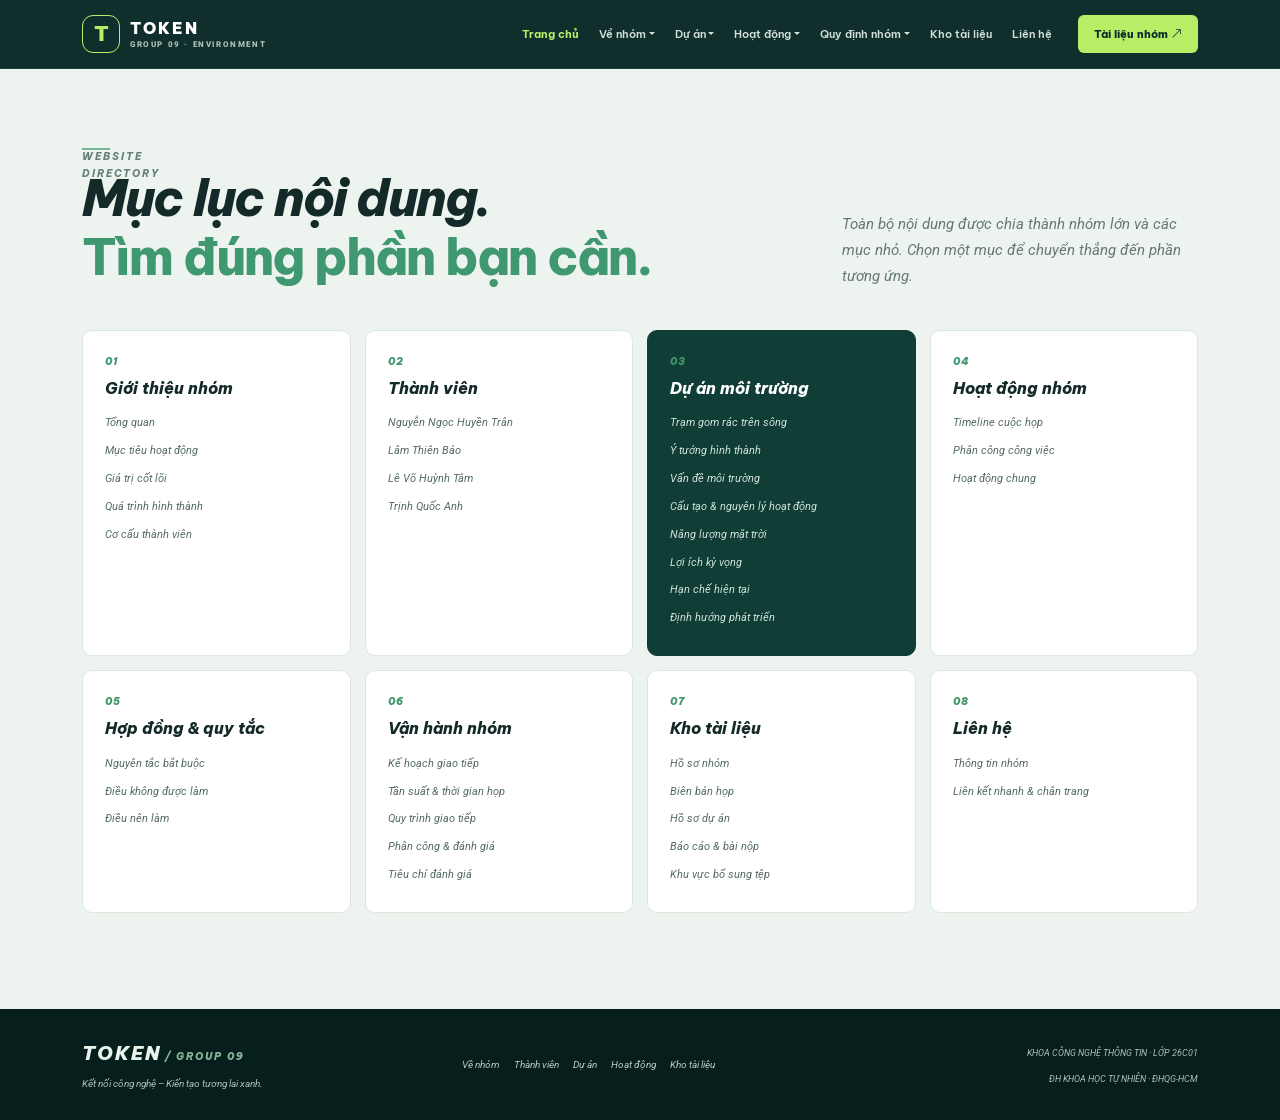
==== commit 163054c7: "up" ====
--- a/index.html
+++ b/index.html
@@ -40,19 +40,19 @@
 <main>
 <section id="contents" class="section-pad contents-section"><div class="container"><div class="eyebrow"><span/> WEBSITE DIRECTORY</div><div class="row align-items-end mb-4"><div class="col-lg-8"><h2 class="section-title">Mục lục nội dung.<br/><em>Tìm đúng phần bạn cần.</em></h2></div><div class="col-lg-4"><p class="muted">Toàn bộ nội dung được chia thành nhóm lớn và các mục nhỏ. Chọn một mục để chuyển thẳng đến phần tương ứng.</p></div></div>
 <div class="directory-grid">
-<div class="directory-card"><span class="dir-number">01</span><h3>Giới thiệu nhóm</h3><a href="./about.html">Tổng quan</a><a href="./about.html#about-goals">Mục tiêu hoạt động</a><a href="./about.html#about-values">Giá trị cốt lõi</a><a href="./about.html#about-formation">Quá trình hình thành</a><a href="./about.html#about-structure">Cơ cấu thành viên</a></div>
-<div class="directory-card"><span class="dir-number">02</span><h3>Thành viên</h3><a href="./about.html#member-tran">Nguyễn Ngọc Huyền Trân</a><a href="./about.html#member-bao">Lâm Thiên Bảo</a><a href="./about.html#member-tam">Lê Võ Huỳnh Tâm</a><a href="./about.html#member-anh">Trịnh Quốc Anh</a></div>
-<div class="directory-card directory-featured"><span class="dir-number">03</span><h3>Dự án môi trường</h3><a href="./project.html">Trạm gom rác trên sông</a><a href="./project.html#project-idea">Ý tưởng hình thành</a><a href="./project.html#project-problem">Vấn đề môi trường</a><a href="./project.html#project-structure">Cấu tạo &amp; nguyên lý hoạt động</a><a href="./project.html#project-energy">Năng lượng mặt trời</a><a href="./project.html#project-benefits">Lợi ích kỳ vọng</a><a href="./project.html#project-limits">Hạn chế hiện tại</a><a href="./project.html#project-future">Định hướng phát triển</a></div>
-<div class="directory-card"><span class="dir-number">04</span><h3>Hoạt động nhóm</h3><a href="./activities.html">Timeline cuộc họp</a><a href="./activities.html#activity-assignments">Phân công công việc</a><a href="./activities.html#activity-common">Hoạt động chung</a></div>
-<div class="directory-card"><span class="dir-number">05</span><h3>Hợp đồng &amp; quy tắc</h3><a href="./charter.html#charter-must">Nguyên tắc bắt buộc</a><a href="./charter.html#charter-not">Điều không được làm</a><a href="./charter.html#charter-should">Điều nên làm</a></div>
-<div class="directory-card"><span class="dir-number">06</span><h3>Vận hành nhóm</h3><a href="./charter.html#communication">Kế hoạch giao tiếp</a><a href="./charter.html#comm-schedule">Tần suất &amp; thời gian họp</a><a href="./charter.html#comm-workflow">Quy trình giao tiếp</a><a href="./charter.html#teamwork">Phân công &amp; đánh giá</a><a href="./charter.html#evaluation-criteria">Tiêu chí đánh giá</a></div>
-<div class="directory-card"><span class="dir-number">07</span><h3>Kho tài liệu</h3><a href="./documents.html">Hồ sơ nhóm</a><a href="./documents.html#docs-meetings">Biên bản họp</a><a href="./documents.html#docs-project">Hồ sơ dự án</a><a href="./documents.html#docs-submission">Báo cáo &amp; bài nộp</a><a href="./documents.html#docs-upload">Khu vực bổ sung tệp</a></div>
-<div class="directory-card"><span class="dir-number">08</span><h3>Liên hệ</h3><a href="./contact.html">Thông tin nhóm</a><a href="#footer">Liên kết nhanh &amp; chân trang</a></div>
+<div class="directory-card" data-href="./about.html" role="link" tabindex="0"><span class="dir-number">01</span><h3>Giới thiệu nhóm</h3><a href="./about.html">Tổng quan</a><a href="./about.html#about-goals">Mục tiêu hoạt động</a><a href="./about.html#about-values">Giá trị cốt lõi</a><a href="./about.html#about-formation">Quá trình hình thành</a><a href="./about.html#about-structure">Cơ cấu thành viên</a></div>
+<div class="directory-card" data-href="./about.html#team" role="link" tabindex="0"><span class="dir-number">02</span><h3>Thành viên</h3><a href="./about.html#member-tran">Nguyễn Ngọc Huyền Trân</a><a href="./about.html#member-bao">Lâm Thiên Bảo</a><a href="./about.html#member-tam">Lê Võ Huỳnh Tâm</a><a href="./about.html#member-anh">Trịnh Quốc Anh</a></div>
+<div class="directory-card directory-featured" data-href="./project.html" role="link" tabindex="0"><span class="dir-number">03</span><h3>Dự án môi trường</h3><a href="./project.html">Trạm gom rác trên sông</a><a href="./project.html#project-idea">Ý tưởng hình thành</a><a href="./project.html#project-problem">Vấn đề môi trường</a><a href="./project.html#project-structure">Cấu tạo &amp; nguyên lý hoạt động</a><a href="./project.html#project-energy">Năng lượng mặt trời</a><a href="./project.html#project-benefits">Lợi ích kỳ vọng</a><a href="./project.html#project-limits">Hạn chế hiện tại</a><a href="./project.html#project-future">Định hướng phát triển</a></div>
+<div class="directory-card" data-href="./activities.html" role="link" tabindex="0"><span class="dir-number">04</span><h3>Hoạt động nhóm</h3><a href="./activities.html">Timeline cuộc họp</a><a href="./activities.html#activity-assignments">Phân công công việc</a><a href="./activities.html#activity-common">Hoạt động chung</a></div>
+<div class="directory-card" data-href="./charter.html#charter-must" role="link" tabindex="0"><span class="dir-number">05</span><h3>Hợp đồng &amp; quy tắc</h3><a href="./charter.html#charter-must">Nguyên tắc bắt buộc</a><a href="./charter.html#charter-not">Điều không được làm</a><a href="./charter.html#charter-should">Điều nên làm</a></div>
+<div class="directory-card" data-href="./charter.html#communication" role="link" tabindex="0"><span class="dir-number">06</span><h3>Vận hành nhóm</h3><a href="./charter.html#communication">Kế hoạch giao tiếp</a><a href="./charter.html#comm-schedule">Tần suất &amp; thời gian họp</a><a href="./charter.html#comm-workflow">Quy trình giao tiếp</a><a href="./charter.html#teamwork">Phân công &amp; đánh giá</a><a href="./charter.html#evaluation-criteria">Tiêu chí đánh giá</a></div>
+<div class="directory-card" data-href="./documents.html" role="link" tabindex="0"><span class="dir-number">07</span><h3>Kho tài liệu</h3><a href="./documents.html">Hồ sơ nhóm</a><a href="./documents.html#docs-meetings">Biên bản họp</a><a href="./documents.html#docs-project">Hồ sơ dự án</a><a href="./documents.html#docs-submission">Báo cáo &amp; bài nộp</a><a href="./documents.html#docs-upload">Khu vực bổ sung tệp</a></div>
+<div class="directory-card" data-href="./contact.html" role="link" tabindex="0"><span class="dir-number">08</span><h3>Liên hệ</h3><a href="./contact.html">Thông tin nhóm</a><a href="#footer">Liên kết nhanh &amp; chân trang</a></div>
 </div></div></section>
 
 </main>
 
 <footer id="footer" class="site-footer"><div class="container"><div class="row align-items-center gy-3"><div class="col-md-4"><a class="footer-brand" href="./index.html">TOKEN<span> / GROUP 09</span></a><p>Kết nối công nghệ – Kiến tạo tương lai xanh.</p></div><div class="col-md-5"><div class="footer-links"><a href="./about.html">Về nhóm</a><a href="./about.html#team">Thành viên</a><a href="./project.html">Dự án</a><a href="./activities.html">Hoạt động</a><a href="./documents.html">Kho tài liệu</a></div></div><div class="col-md-3 text-md-end"><small>KHOA CÔNG NGHỆ THÔNG TIN · LỚP 26C01<br/>ĐH KHOA HỌC TỰ NHIÊN · ĐHQG-HCM</small></div></div></div></footer>
 
-<script src="https://cdn.jsdelivr.net/npm/bootstrap@5.3.3/dist/js/bootstrap.bundle.min.js"></script><script src="./assets/js/token-main.js"></script><script src="./assets/js/token-editor.js?v=4"></script>
+<script src="https://cdn.jsdelivr.net/npm/bootstrap@5.3.3/dist/js/bootstrap.bundle.min.js"></script><script src="./assets/js/token-main.js"></script>
 </body></html>
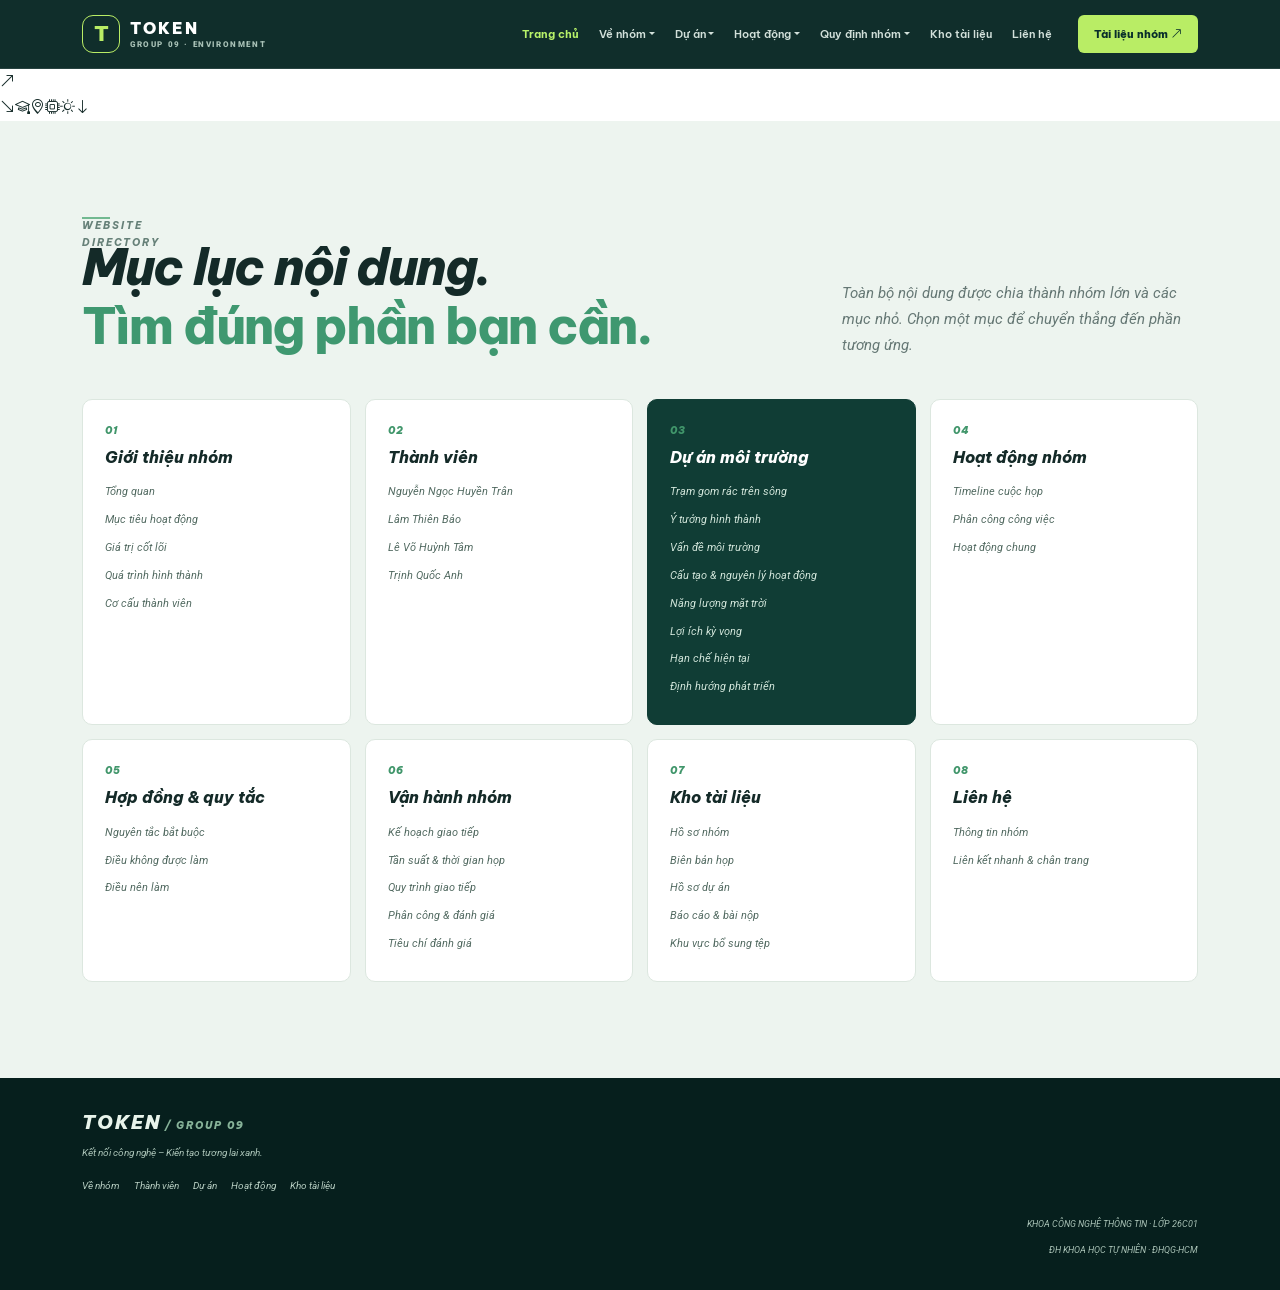
==== commit 5c85059d: "up" ====
--- a/index.html
+++ b/index.html
@@ -8,7 +8,7 @@
 <link href="https://fonts.googleapis.com/css2?family=Be+Vietnam+Pro:wght@400;500;600;700;800;900&amp;family=Roboto:wght@400;500;700;900&amp;display=swap" rel="stylesheet"/>
 <link href="https://cdn.jsdelivr.net/npm/bootstrap@5.3.3/dist/css/bootstrap.min.css" rel="stylesheet"/>
 <link href="https://cdn.jsdelivr.net/npm/bootstrap-icons@1.11.3/font/bootstrap-icons.min.css" rel="stylesheet"/>
-<link href="./assets/css/layout-fallback.css" rel="stylesheet"/><link href="./assets/css/token-style.css" rel="stylesheet"/>
+<link href="./assets/css/layout-fallback.css?v=source2" rel="stylesheet"/><link href="./assets/css/token-style.css?v=source2" rel="stylesheet"/>
 <style>
   section[id], article[id], div[id] { scroll-margin-top: 96px; }
   .navbar-nav .nav-link.active-page { color: #b8f269 !important; font-weight: 700; }
--- a/assets/css/layout-fallback.css
+++ b/assets/css/layout-fallback.css
@@ -6,8 +6,5 @@
 .d-flex{display:flex!important}.flex-wrap{flex-wrap:wrap!important}.align-items-center{align-items:center!important}.align-items-end{align-items:flex-end!important}.justify-content-between{justify-content:space-between!important}.position-relative{position:relative!important}.text-center{text-align:center!important}.text-md-end{text-align:right!important}.ms-auto{margin-left:auto!important}.mt-2{margin-top:.5rem!important}.mt-3{margin-top:1rem!important}.mt-4{margin-top:1.5rem!important}.mt-5{margin-top:3rem!important}.mb-4{margin-bottom:1.5rem!important}.pt-5{padding-top:3rem!important}.py-5{padding-top:3rem!important;padding-bottom:3rem!important}.gap-2{gap:.5rem!important}.gap-3{gap:1rem!important}.g-3{--bs-gutter-x:1rem;--bs-gutter-y:1rem}.g-5{--bs-gutter-x:3rem;--bs-gutter-y:3rem}.gy-3>*{margin-top:1rem}.min-vh-100{min-height:100vh}.btn{display:inline-block;text-decoration:none;cursor:pointer;border:1px solid transparent}.btn-lg{padding:.75rem 1.25rem;font-size:1.125rem;border-radius:.5rem}.lead{font-size:1.25rem;font-weight:300}.small,small{font-size:.875em}.navbar{position:relative;display:flex;align-items:center}.navbar>.container{display:flex;align-items:center;justify-content:space-between}.navbar-brand{display:flex}.navbar-toggler{display:none}.navbar-collapse{display:flex;flex-basis:auto;flex-grow:1;align-items:center}.navbar-nav{display:flex;flex-direction:row;list-style:none;margin:0;padding:0}.nav-item{position:relative}.dropdown-menu{display:none;position:absolute;top:100%;left:0;z-index:1000;min-width:12rem;list-style:none}.dropdown:hover>.dropdown-menu{display:block}.dropdown-item{display:block}.collapse{display:block!important}
 @media(max-width:1199.98px){.navbar-toggler{display:block}.navbar-collapse{display:none!important;position:absolute;top:100%;left:0;right:0;background:#092f2b;padding:1rem}.navbar-collapse.show{display:block!important}.navbar-nav{display:block}.navbar-nav .nav-link{display:block}.navbar .btn-nav{display:inline-block;margin-top:.75rem}}
 @media(max-width:991.98px){.col-lg-4,.col-lg-5,.col-lg-6,.col-lg-7,.col-lg-8{width:100%}.text-md-end{text-align:left!important}}
-@media(min-width:768px){.col-md-3{width:25%}.col-md-4{width:33.333333%}.col-md-5{width:41.666667%}.col-md-6{width:50%}}
-.fixed-top{position:fixed;top:0;right:0;left:0;z-index:1030}
-.navbar-toggler-icon{display:inline-block;width:1.5em;height:1.5em;vertical-align:middle;background-image:url("data:image/svg+xml,%3csvg xmlns='http://www.w3.org/2000/svg' viewBox='0 0 30 30'%3e%3cpath stroke='rgba%282255,255,255,.75%29' stroke-linecap='round' stroke-miterlimit='10' stroke-width='2' d='M4 7h22M4 15h22M4 23h22'/%3e%3c/svg%3e");background-repeat:no-repeat;background-position:center;background-size:100%}
 /* TOKEN editor enhancements */
-.member-photo img{width:100%;height:100%;object-fit:cover;object-position:center}
+.member-photo img{width:100%;height:100%;object-fit:cover;object-position:center}
--- a/assets/css/token-style.css
+++ b/assets/css/token-style.css
@@ -119,4 +119,4 @@
 .project-spec-grid .spec-kicker{display:block;color:#4d8a68;font-size:9px;letter-spacing:1.5px;font-weight:900;margin-bottom:9px}
 .project-spec-grid h3{color:#163f34;font-size:17px;font-weight:800;margin:0 0 8px}
 .project-spec-grid p{color:#60756b;font-size:12px;line-height:1.75;margin:0}
-@media(max-width:650px){.project-spec-grid{grid-template-columns:1fr}.project-poster-figure{margin:18px 0}}
+@media(max-width:650px){.project-spec-grid{grid-template-columns:1fr}.project-poster-figure{margin:18px 0}}
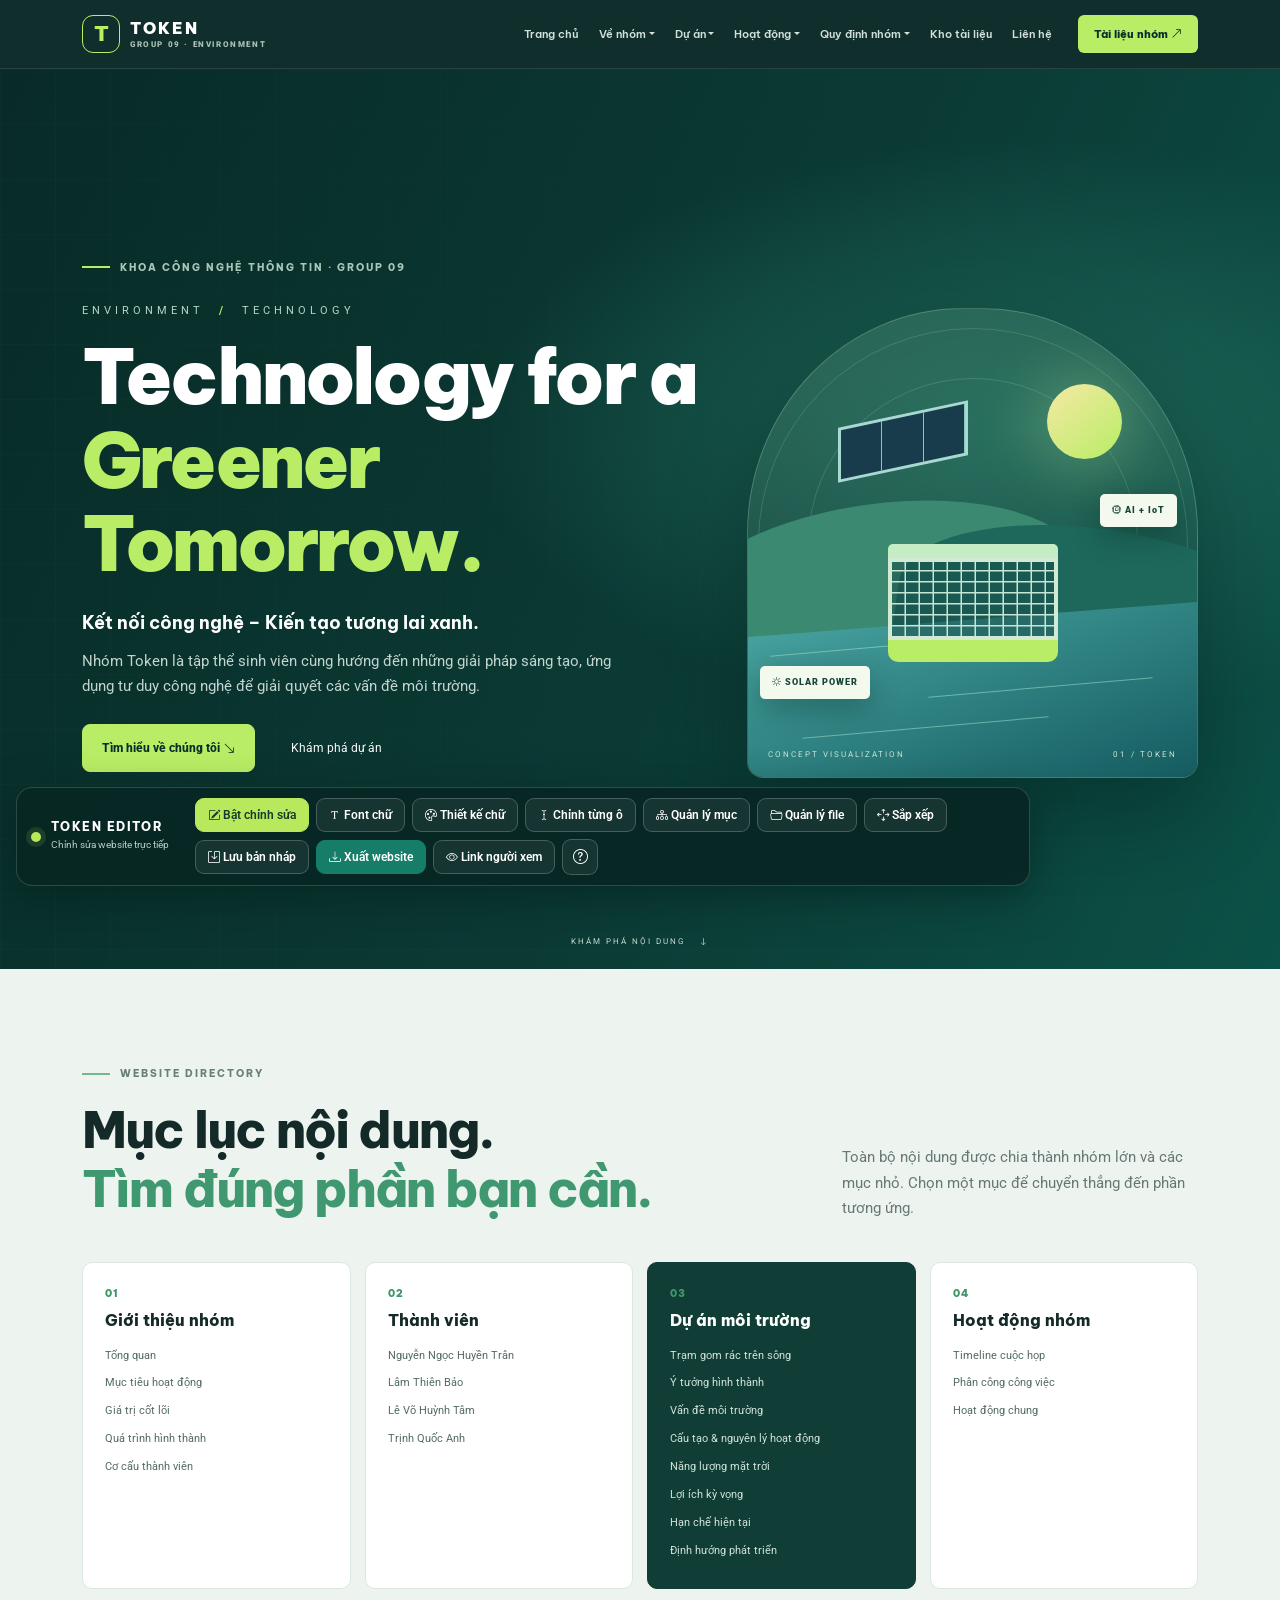
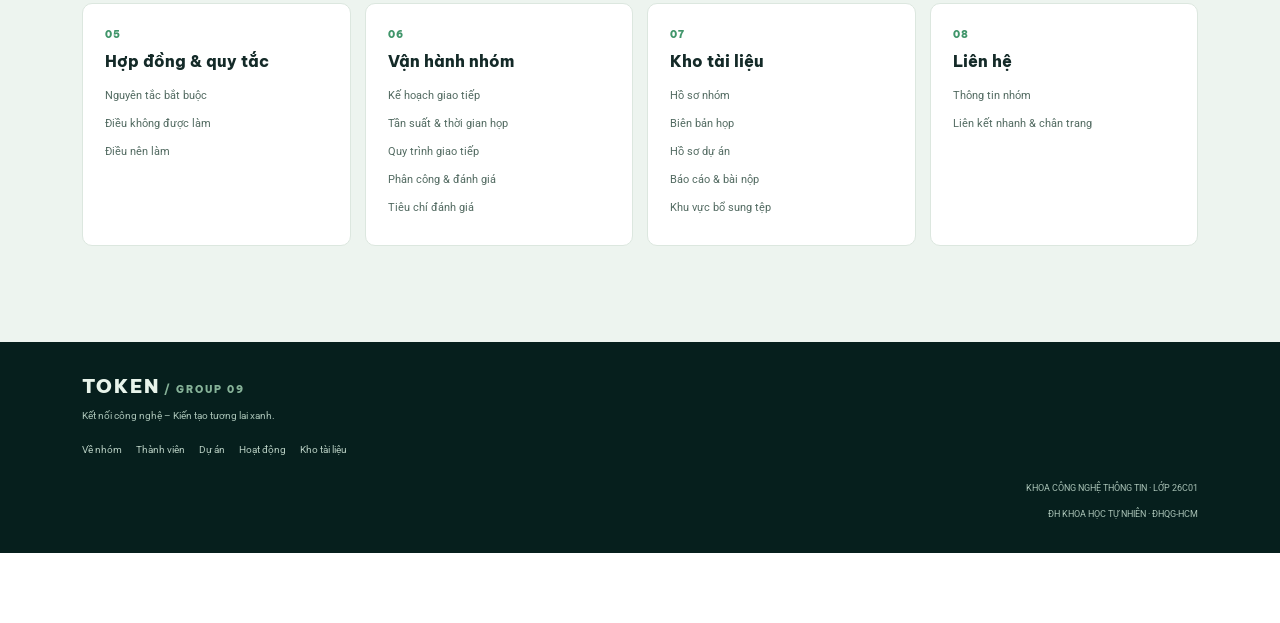
==== commit 101a8831: "up" ====
--- a/index.html
+++ b/index.html
@@ -1,58 +1,1068 @@
 <!doctype html>
-<html lang="vi">
-<head>
-<meta charset="utf-8"/><meta name="viewport" content="width=device-width, initial-scale=1"/>
-<meta name="description" content="TOKEN – GROUP 09 | Kết nối công nghệ – Kiến tạo tương lai xanh. Khoa Công nghệ Thông tin, Trường ĐH Khoa học Tự nhiên, ĐHQG-HCM."/>
-<meta name="theme-color" content="#092f2b"/><title>TOKEN – GROUP 09 | Technology for a Greener Tomorrow</title>
-<link rel="preconnect" href="https://fonts.googleapis.com"/><link rel="preconnect" href="https://fonts.gstatic.com" crossorigin=""/>
-<link href="https://fonts.googleapis.com/css2?family=Be+Vietnam+Pro:wght@400;500;600;700;800;900&amp;family=Roboto:wght@400;500;700;900&amp;display=swap" rel="stylesheet"/>
-<link href="https://cdn.jsdelivr.net/npm/bootstrap@5.3.3/dist/css/bootstrap.min.css" rel="stylesheet"/>
-<link href="https://cdn.jsdelivr.net/npm/bootstrap-icons@1.11.3/font/bootstrap-icons.min.css" rel="stylesheet"/>
-<link href="./assets/css/layout-fallback.css?v=source2" rel="stylesheet"/><link href="./assets/css/token-style.css?v=source2" rel="stylesheet"/>
+<html lang="vi"><head>
+<meta charset="utf-8"><meta name="viewport" content="width=device-width, initial-scale=1">
+<meta name="description" content="TOKEN – GROUP 09 | Kết nối công nghệ – Kiến tạo tương lai xanh. Khoa Công nghệ Thông tin, Trường ĐH Khoa học Tự nhiên, ĐHQG-HCM.">
+<meta name="theme-color" content="#092f2b"><title>TOKEN – GROUP 09 | Trang chủ</title>
+<link rel="preconnect" href="https://fonts.googleapis.com"><link rel="preconnect" href="https://fonts.gstatic.com" crossorigin="">
+<link href="https://fonts.googleapis.com/css2?family=Be+Vietnam+Pro:wght@400;500;600;700;800;900&amp;family=Roboto:wght@400;500;700;900&amp;display=swap" rel="stylesheet">
+<link href="https://cdn.jsdelivr.net/npm/bootstrap@5.3.3/dist/css/bootstrap.min.css" rel="stylesheet">
+<link href="https://cdn.jsdelivr.net/npm/bootstrap-icons@1.11.3/font/bootstrap-icons.min.css" rel="stylesheet">
 <style>
-  section[id], article[id], div[id] { scroll-margin-top: 96px; }
-  .navbar-nav .nav-link.active-page { color: #b8f269 !important; font-weight: 700; }
+/* Local fallback for essential Bootstrap layout utilities. */
+.container{width:100%;padding-right:calc(var(--bs-gutter-x,1.5rem)*.5);padding-left:calc(var(--bs-gutter-x,1.5rem)*.5);margin-right:auto;margin-left:auto}
+.row{display:flex;flex-wrap:wrap;margin-right:calc(var(--bs-gutter-x,1.5rem)*-.5);margin-left:calc(var(--bs-gutter-x,1.5rem)*-.5)}
+.row>*{flex-shrink:0;width:100%;max-width:100%;padding-right:calc(var(--bs-gutter-x,1.5rem)*.5);padding-left:calc(var(--bs-gutter-x,1.5rem)*.5)}
+@media(min-width:576px){.container{max-width:540px}}@media(min-width:768px){.container{max-width:720px}}@media(min-width:992px){.container{max-width:960px}.col-lg-4{width:33.333333%}.col-lg-5{width:41.666667%}.col-lg-7{width:58.333333%}.col-lg-8{width:66.666667%}.col-lg-6{width:50%}}@media(min-width:1200px){.container{max-width:1140px}}@media(min-width:1400px){.container{max-width:1320px}}
+.d-flex{display:flex!important}.flex-wrap{flex-wrap:wrap!important}.align-items-center{align-items:center!important}.align-items-end{align-items:flex-end!important}.justify-content-between{justify-content:space-between!important}.position-relative{position:relative!important}.text-center{text-align:center!important}.text-md-end{text-align:right!important}.ms-auto{margin-left:auto!important}.mt-2{margin-top:.5rem!important}.mt-3{margin-top:1rem!important}.mt-4{margin-top:1.5rem!important}.mt-5{margin-top:3rem!important}.mb-4{margin-bottom:1.5rem!important}.pt-5{padding-top:3rem!important}.py-5{padding-top:3rem!important;padding-bottom:3rem!important}.gap-2{gap:.5rem!important}.gap-3{gap:1rem!important}.g-3{--bs-gutter-x:1rem;--bs-gutter-y:1rem}.g-5{--bs-gutter-x:3rem;--bs-gutter-y:3rem}.gy-3>*{margin-top:1rem}.min-vh-100{min-height:100vh}.btn{display:inline-block;text-decoration:none;cursor:pointer;border:1px solid transparent}.btn-lg{padding:.75rem 1.25rem;font-size:1.125rem;border-radius:.5rem}.lead{font-size:1.25rem;font-weight:300}.small,small{font-size:.875em}.navbar{position:relative;display:flex;align-items:center}.navbar>.container{display:flex;align-items:center;justify-content:space-between}.navbar-brand{display:flex}.navbar-toggler{display:none}.navbar-collapse{display:flex;flex-basis:auto;flex-grow:1;align-items:center}.navbar-nav{display:flex;flex-direction:row;list-style:none;margin:0;padding:0}.nav-item{position:relative}.dropdown-menu{display:none;position:absolute;top:100%;left:0;z-index:1000;min-width:12rem;list-style:none}.dropdown:hover>.dropdown-menu{display:block}.dropdown-item{display:block}.collapse{display:block!important}
+@media(max-width:1199.98px){.navbar-toggler{display:block}.navbar-collapse{display:none!important;position:absolute;top:100%;left:0;right:0;background:#092f2b;padding:1rem}.navbar-collapse.show{display:block!important}.navbar-nav{display:block}.navbar-nav .nav-link{display:block}.navbar .btn-nav{display:inline-block;margin-top:.75rem}}
+@media(max-width:991.98px){.col-lg-4,.col-lg-5,.col-lg-6,.col-lg-7,.col-lg-8{width:100%}.text-md-end{text-align:left!important}}
+/* TOKEN editor enhancements */
+.member-photo img{width:100%;height:100%;object-fit:cover;object-position:center}
+
+</style><style>
+:root{--forest:#092f2b;--forest2:#10483f;--green:#b9ed65;--mint:#c8f3d9;--blue:#76c8d5;--ink:#142a28;--muted:#667875;--paper:#f8faf6;--mist:#eef4ef;--line:#dce7df;--heading:'Be Vietnam Pro',sans-serif;--body:'Roboto',sans-serif}
+*{box-sizing:border-box}html{scroll-behavior:smooth;scroll-padding-top:94px}body{font-family:var(--body);color:var(--ink);font-size:15px;line-height:1.72}h1,h2,h3,h4,h5,h6,.navbar,.brand-word,.member-role,.eyebrow,.card-index,.dir-number,.file-card b{font-family:var(--heading)}a{text-decoration:none}.muted{color:var(--muted)}
+.token-nav{background:rgba(7,38,35,.96);backdrop-filter:blur(14px);padding:10px 0;border-bottom:1px solid #ffffff1a}.brand-mark{width:38px;height:38px;border:1px solid var(--green);border-radius:11px;display:grid;place-items:center;color:var(--green);font-weight:900;font-size:21px}.navbar-brand{display:flex;align-items:center;gap:10px}.brand-word{font-size:16px;font-weight:900;letter-spacing:2px;line-height:1;color:white}.brand-word small{display:block;font-family:var(--body);font-size:8px;letter-spacing:1.6px;color:#a8c1b6;margin-top:5px}.navbar-nav .nav-link{color:#d2e0da!important;font-size:11px;font-weight:600;padding:10px 10px!important}.navbar-nav .nav-link:hover,.navbar-nav .nav-link:focus{color:var(--green)!important}.dropdown-menu{background:#103d35;border:1px solid #ffffff20;box-shadow:0 18px 40px #001b1760;padding:9px;max-height:70vh;overflow:auto}.dropdown-item{color:#e0eee7;font-size:12px;border-radius:5px;padding:8px 12px}.dropdown-item:hover,.dropdown-item:focus{background:#ffffff15;color:var(--green)}.btn-nav{background:var(--green);color:var(--forest);font-size:11px;font-weight:800;padding:10px 15px;border-radius:6px;white-space:nowrap}.btn-nav:hover{background:#d0f58d;color:var(--forest)}
+.hero-section{position:relative;overflow:hidden;background:radial-gradient(ellipse at 80% 40%,#1d6657 0%,transparent 38%),linear-gradient(115deg,#082b27 0%,#0b3a34 55%,#0b5147 100%);color:white}.hero-grid{position:absolute;inset:0;opacity:.15;background-image:linear-gradient(#ffffff19 1px,transparent 1px),linear-gradient(90deg,#ffffff19 1px,transparent 1px);background-size:55px 55px;mask-image:linear-gradient(90deg,black,transparent)}.eyebrow{font-size:10px;letter-spacing:2px;font-weight:800;color:#668078;margin-bottom:18px;display:flex;align-items:center;gap:10px}.eyebrow span{height:2px;width:28px;background:#72b991;display:inline-block}.eyebrow.light{color:#a9c8ba}.eyebrow.light span{background:var(--green)}.hero-kicker{font-size:11px;letter-spacing:4px;color:#b6d4c5;margin:26px 0 14px}.hero-kicker b{color:var(--green);padding:0 8px}.hero-section h1{font-size:clamp(42px,6vw,76px);line-height:1.1;letter-spacing:-2.8px;font-weight:900;margin:0;font-family:var(--heading)}.hero-section h1 em,.section-title em{font-style:normal;color:var(--green)}.hero-vn{font-family:var(--heading);font-size:18px;font-weight:700;margin:22px 0 10px}.hero-copy{max-width:540px;color:#c2d5ce;font-size:15px}.btn-lime{background:var(--green);border-color:var(--green);color:var(--forest);font-weight:800;font-size:12px;padding:14px 19px}.btn-lime:hover{background:#d0f58d;border-color:#d0f58d;color:var(--forest)}.btn-outline-light{font-size:12px;padding:14px 19px}.hero-meta{display:flex;gap:24px;margin-top:36px;color:#b5ccc2;font-size:11px}.hero-meta i{color:var(--green);margin-right:6px}.hero-art{height:470px;position:relative;overflow:hidden;border:1px solid #caf5d53b;border-radius:48% 48% 16px 16px;background:linear-gradient(160deg,#a4e1bf29,#0a312f26);box-shadow:0 30px 80px #001a1760}.art-orbit{position:absolute;border:1px solid #bce9d52b;border-radius:50%;width:430px;height:430px;left:50%;top:50%;transform:translate(-50%,-50%)}.orbit-two{width:330px;height:330px}.sun{position:absolute;width:75px;height:75px;border-radius:50%;background:linear-gradient(140deg,#f5e9a4,#b8ed65);top:75px;right:75px;box-shadow:0 0 70px #c8f39c77}.hill{position:absolute;border-radius:50% 50% 0 0}.hill-back{width:420px;height:190px;left:-80px;top:195px;background:#3b8970;transform:rotate(-8deg)}.hill-front{width:400px;height:160px;right:-100px;top:220px;background:#1d685b;transform:rotate(8deg)}.river{position:absolute;bottom:0;left:0;width:100%;height:175px;background:linear-gradient(160deg,#4ba9a4,#145b60);clip-path:polygon(0 20%,100% 0,100% 100%,0 100%)}.river span{position:absolute;height:1px;background:#b4f2db77;width:45%;top:45px;left:5%;transform:rotate(-5deg)}.river span:nth-child(2){top:85px;left:40%;width:50%}.river span:nth-child(3){top:125px;left:12%;width:55%}.solar-panel{position:absolute;top:105px;left:90px;width:130px;height:55px;background:#183c4c;border:3px solid #a8d9cf;transform:skewY(-12deg);display:flex;z-index:3}.solar-panel i{flex:1;border-right:1px solid #86c7c3}.collector{position:absolute;z-index:4;left:50%;top:235px;transform:translateX(-50%);width:170px;height:130px}.collector-top{height:14px;background:#c4edc5;border-radius:5px 5px 0 0}.mesh{height:82px;border:4px solid #d1ead1;background:repeating-linear-gradient(0deg,transparent 0 9px,#c7e7d5 10px 11px),repeating-linear-gradient(90deg,transparent 0 12px,#c7e7d5 13px 14px);background-color:#194e4a88}.collector-base{height:22px;background:#b8ed65;border-radius:0 0 10px 10px}.tech-tag{position:absolute;z-index:5;background:#f3f9ed;color:#17443a;padding:9px 12px;border-radius:5px;font-size:9px;font-weight:900;letter-spacing:1px;box-shadow:0 10px 30px #00231b55}.tag-ai{right:20px;top:185px}.tag-solar{left:12px;bottom:78px}.art-caption{position:absolute;bottom:15px;left:20px;right:20px;color:#c7e6d6;font-size:8px;letter-spacing:2px;display:flex;justify-content:space-between}.scroll-cue{position:absolute;bottom:20px;left:50%;transform:translateX(-50%);font-size:8px;letter-spacing:2px;color:#c6dbd2;white-space:nowrap}.scroll-cue i{margin-left:10px;color:var(--green)}
+.section-pad{padding:96px 0}.section-light{background:var(--paper)}.section-mist{background:var(--mist)}.section-title{font-family:var(--heading);font-size:clamp(32px,4vw,50px);line-height:1.18;letter-spacing:-1.8px;font-weight:800;margin-bottom:20px}.section-title em{color:#3f9870}.lead-copy{font-family:var(--heading);font-size:17px;line-height:1.65;font-weight:600;color:#28433c}.about-panel{background:var(--forest);color:white;padding:34px;border-radius:10px;position:relative;overflow:hidden}.about-panel:after{content:'09';position:absolute;font-size:220px;font-weight:900;color:#ffffff08;right:-5px;top:50px;line-height:1}.about-panel-top{display:flex;justify-content:space-between;font-size:9px;letter-spacing:2px;color:#9cbdb0}.identity-word{font-family:var(--heading);font-size:clamp(45px,7vw,76px);font-weight:900;letter-spacing:7px;margin:28px 0 18px;color:#f2f7ed}.identity-word span{font-size:14px;vertical-align:top;color:var(--green)}.identity-line{height:1px;background:#ffffff30}.info-tile{background:#ffffff0d;padding:16px;border:1px solid #ffffff18;min-height:100px;position:relative;z-index:1}.info-tile small{display:block;color:#a5c6b5;font-size:8px;letter-spacing:2px}.info-tile strong{display:block;font-family:var(--heading);font-size:19px;color:var(--green);margin:4px 0}.info-tile span{font-size:10px;color:#bed2c8}.info-tile.horizontal{min-height:auto;display:flex;align-items:center;gap:20px}.info-tile.horizontal strong{font-size:12px;color:#fff;margin:0}.info-card{height:100%;background:#fff;border:1px solid var(--line);padding:25px;border-radius:9px;scroll-margin-top:100px}.card-index{font-size:9px;letter-spacing:1.5px;color:#579170;font-weight:800}.info-card h3{font-size:18px;font-weight:800;margin:12px 0}.info-card p{font-size:13px;color:var(--muted);margin-bottom:0}.value-pills{display:flex;flex-wrap:wrap;gap:8px}.value-pills span{background:#e9f4eb;border:1px solid #d2e6d6;border-radius:30px;padding:8px 12px;color:#276447;font-size:11px;font-weight:700}.inline-link{display:inline-block;color:#287b58;font-weight:800;font-size:12px;margin-top:12px}.inline-link i{margin-left:6px}
+.contents-section{background:#edf4ef}.directory-grid{display:grid;grid-template-columns:repeat(4,1fr);gap:14px}.directory-card{background:white;border:1px solid var(--line);border-radius:10px;padding:22px;display:flex;flex-direction:column;align-items:flex-start;min-height:240px;transition:.25s}.directory-card:hover{transform:translateY(-4px);box-shadow:0 16px 32px #173d2710;border-color:#9fc9aa}.directory-card h3{font-size:16px;font-weight:800;margin:9px 0 12px}.directory-card a{font-size:11px;color:#536b62;padding:4px 0;border-bottom:1px solid transparent}.directory-card a:hover{color:#1b8055;border-color:#b9d9c2}.dir-number{font-size:10px;color:#41966b;font-weight:900;letter-spacing:1px}.directory-featured{background:#103d35;color:white;border-color:#103d35}.directory-featured a{color:#d0e4d9}.directory-featured a:hover{color:var(--green)}
+.member-card{height:100%;background:white;border:1px solid var(--line);border-radius:10px;overflow:hidden;transition:.25s}.member-card:hover{transform:translateY(-6px);box-shadow:0 18px 38px #153f2818}.member-photo{height:285px;position:relative;overflow:hidden;background:#dce9df}.member-photo img{width:100%;height:100%;object-fit:cover;object-position:center 30%;transition:transform .5s}.member-card:hover .member-photo img{transform:scale(1.04)}.member-photo span{position:absolute;bottom:12px;left:12px;background:#092f2be8;color:#dff0e4;padding:5px 9px;border-radius:4px;font-size:8px;letter-spacing:1.5px}.member-info{padding:21px}.member-role{font-size:9px;letter-spacing:1.5px;color:#39875e;font-weight:800}.member-info h3{font-size:19px;line-height:1.35;font-weight:800;margin:9px 0}.member-tags{font-size:10px;color:#438866;font-weight:700;margin-bottom:12px}.member-info p{font-size:12px;line-height:1.7;color:#63756f;margin:0}.privacy-note{margin:25px 0 0;padding:13px 16px;background:#e3f0e7;border-radius:7px;color:#326447;font-size:11px}.privacy-note i{margin-right:7px}
+.project-section{background:linear-gradient(145deg,#082e2a,#0c443b);position:relative;overflow:hidden}.project-intro{color:#c1d8cc;font-size:13px}.concept-pill{display:inline-block;border:1px solid #8cbd9b;color:#c5e9b4;border-radius:30px;padding:7px 12px;font-size:8px;letter-spacing:1px}.project-lead{display:grid;grid-template-columns:.85fr 1.15fr;min-height:400px;background:#eaf3e9;border-radius:10px;overflow:hidden}.project-lead>div:first-child{padding:40px;align-self:center}.project-lead span,.project-detail-card>span,.process-heading span{font-size:9px;letter-spacing:1.7px;color:#55846e;font-weight:800}.project-lead h3{font-size:34px;line-height:1.2;font-weight:800;letter-spacing:-1px;margin:18px 0}.project-lead h3 em{font-style:normal;color:#3c946b}.project-lead p{color:#637770;font-size:13px}.project-illustration{position:relative;min-height:400px;overflow:hidden;background:linear-gradient(160deg,#cce4d6 0 36%,#7dbcb0 36% 100%)}.sun-disc{position:absolute;top:40px;right:70px;width:65px;height:65px;border-radius:50%;background:#e7e69a;box-shadow:0 0 55px #e8e69a88}.shoreline{position:absolute;top:0;bottom:0;width:19%;background:#92b58b}.shoreline.left{left:0;clip-path:polygon(0 0,100% 0,55% 100%,0 100%)}.shoreline.right{right:0;clip-path:polygon(50% 0,100% 0,100% 100%,0 100%)}.river-shape{position:absolute;top:48%;left:14%;right:14%;height:42%;border-top:3px solid #d7f1e8;transform:rotate(-2deg)}.fixed-pole{position:absolute;top:23%;height:45%;width:9px;background:#315e4c;z-index:2}.p1{left:19%}.p2{right:19%}.solar-roof{position:absolute;top:16%;left:32%;padding:11px 25px;background:#245a6a;border:4px solid #e3f0d9;color:white;font-size:10px;letter-spacing:2px;transform:skewY(-9deg)}.net-bin{position:absolute;top:54%;left:50%;transform:translateX(-50%);width:150px;height:80px;border:6px solid #e8f3df;border-top-width:10px;background:repeating-linear-gradient(0deg,transparent 0 9px,#e8f3df 10px 11px),repeating-linear-gradient(90deg,transparent 0 12px,#e8f3df 13px 14px);background-color:#266e67aa}.net-bin span{position:absolute;width:35px;height:12px;border-radius:50%;background:#d6e9c5;bottom:-14px}.net-bin span:nth-child(1){left:10px}.net-bin span:nth-child(2){left:55px}.net-bin span:nth-child(3){right:10px}.ai-label{position:absolute;right:20px;bottom:22%;background:#103d35;color:#dff3e6;padding:8px 12px;border-radius:4px;font-size:10px;font-weight:800}.river-label{position:absolute;bottom:14px;left:18px;font-size:8px;letter-spacing:2px;color:#174b4c}.project-subnav,.doc-category-nav{display:flex;flex-wrap:wrap;gap:8px;margin:22px 0}.project-subnav a,.doc-category-nav a{border:1px solid #8cb9a4;color:#d4eadc;border-radius:30px;padding:8px 13px;font-size:10px}.project-subnav a:hover{background:#b9ed65;color:#092f2b}.project-detail-card{height:100%;background:#f1f7ef;border-radius:8px;padding:24px;color:#183d33;scroll-margin-top:100px}.project-detail-card>span{color:#54896c}.project-detail-card>i{display:block;font-size:23px;color:#398c65;margin:15px 0}.project-detail-card h3{font-size:18px;font-weight:800}.project-detail-card p{font-size:12px;color:#60756b;margin:0}.project-process{background:#eaf3e9;border-radius:9px;padding:30px}.process-heading h3{font-size:23px;font-weight:800;color:#163e34;margin:9px 0}.process-heading p{font-size:12px;color:#63776e}.process-steps{display:grid;grid-template-columns:repeat(3,1fr);gap:12px;margin-top:20px}.process-steps>div{position:relative;background:white;border:1px solid #dce8dd;border-radius:7px;padding:17px}.process-steps b{position:absolute;right:12px;top:10px;color:#8eb59b;font-size:10px}.process-steps i{display:block;color:#398c65;font-size:22px;margin-bottom:12px}.process-steps strong{display:block;color:#1b493a;font-size:13px}.process-steps small{display:block;color:#6c7e75;font-size:10px;margin-top:4px}.disclaimer{margin:20px 0 0;color:#c6ded1;font-size:11px}.disclaimer i{margin-right:6px}.disclaimer.dark{color:#63756e}
+.timeline{position:relative;max-width:940px;margin-left:auto;margin-right:auto}.timeline:before{content:'';position:absolute;left:190px;top:0;bottom:0;width:2px;background:#c9ded0}.timeline-item{display:grid;grid-template-columns:160px 30px 1fr;gap:0 15px;margin-bottom:28px;position:relative}.timeline-date{text-align:right;font-family:var(--heading);font-size:15px;font-weight:800;color:#1e6446;padding-top:20px}.timeline-date small{display:block;font-family:var(--body);font-size:9px;letter-spacing:1px;color:#7c9286;margin-top:5px}.timeline-dot{width:13px;height:13px;background:#64a77d;border:3px solid #e3f1e7;border-radius:50%;margin:24px auto;z-index:1}.timeline-card{background:white;border:1px solid var(--line);border-radius:9px;padding:24px}.timeline-card>span{font-size:9px;letter-spacing:1.7px;color:#55926d;font-weight:800}.timeline-card h3{font-size:19px;font-weight:800;margin:8px 0}.timeline-card p{font-size:12px;color:#61746c}.timeline-tag{display:inline-block;background:#e8f3e8;color:#31704d;border-radius:5px;padding:8px 11px;font-size:10px;font-weight:700}.muted-note{display:block;color:#8a9890;font-size:10px;margin-top:10px}.subsection-head{margin:48px 0 17px}.subsection-head span,.common-work span{font-size:9px;letter-spacing:1.7px;color:#5c9870;font-weight:800}.subsection-head h3,.common-work h3{font-size:23px;font-weight:800;margin:7px 0}.subsection-head p{color:#6c7e75;font-size:12px}.assignment-grid{display:grid;grid-template-columns:repeat(4,1fr);gap:12px}.assignment-grid article{background:#edf4ef;border:1px solid #dce8dd;border-radius:8px;padding:18px}.assignment-grid b{font-family:var(--heading);font-size:13px;color:#1e6446}.assignment-grid p{font-size:11px;color:#62756c;margin:9px 0 0}.common-work{display:grid;grid-template-columns:.7fr 1.3fr;gap:25px;margin-top:25px;background:#103d35;color:white;border-radius:9px;padding:25px}.common-work ul{margin:0;padding-left:18px;columns:2;color:#d3e4d9;font-size:12px}.evidence-placeholder{display:flex;align-items:center;gap:17px;border:1px dashed #9abda4;border-radius:8px;padding:19px;margin-top:20px;color:#3c7955}.evidence-placeholder>i{font-size:28px}.evidence-placeholder b,.evidence-placeholder span{display:block}.evidence-placeholder b{font-family:var(--heading);font-size:13px}.evidence-placeholder span{font-size:11px;color:#6b8174;margin-top:3px}
+.charter-card{height:100%;background:white;border:1px solid var(--line);padding:28px;border-radius:9px;scroll-margin-top:100px}.charter-icon{font-size:27px;color:#43936b}.charter-card>span{display:block;font-size:9px;letter-spacing:1.7px;color:#72907f;font-weight:800;margin-top:12px}.charter-card h3{font-size:18px;font-weight:800;margin:9px 0 18px}.charter-card ul{padding-left:17px;margin:0}.charter-card li{font-size:12px;color:#5e7168;margin-bottom:10px}.charter-card.avoid .charter-icon{color:#b87568}.charter-card.should .charter-icon{color:#6d8cc1}
+.comm-section{background:linear-gradient(145deg,#082e2a,#0d4b40)}.comm-detail{background:#ffffff0c;border:1px solid #ffffff22;border-radius:9px;padding:20px}.comm-detail>div{padding:14px 4px;border-bottom:1px solid #ffffff20}.comm-detail>div:last-child{border:0}.comm-detail i{display:block;color:var(--green);font-size:22px;margin-bottom:8px}.comm-detail span{display:block;font-size:8px;letter-spacing:1.5px;color:#a7c7b8}.comm-detail b{display:block;color:white;font-family:var(--heading);font-size:17px}.comm-detail small{color:#b7cec2;font-size:10px}.workflow{background:#f1f7ef;border-radius:9px;padding:26px;height:100%}.workflow h3{font-size:19px;font-weight:800;color:#173d33}.workflow-steps{display:grid;grid-template-columns:repeat(3,1fr);gap:10px;margin-top:20px}.workflow-steps>div{position:relative;background:white;border:1px solid #dce8dd;border-radius:7px;padding:14px}.workflow-steps b{position:absolute;right:9px;top:7px;font-size:9px;color:#88b198}.workflow-steps i{display:block;font-size:21px;color:#398b64;margin-bottom:8px}.workflow-steps span{display:block;font-family:var(--heading);font-size:11px;font-weight:800;color:#234c3a}.workflow-steps small{display:block;color:#71847a;font-size:9px;margin-top:3px}.workflow-note{font-size:10px;color:#657970;margin:17px 0 0}.workflow-note i{color:#4d9a6d;margin-right:5px}
+.evaluation-panel{display:grid;grid-template-columns:.8fr 1.2fr;gap:40px;background:white;border:1px solid var(--line);border-radius:10px;padding:32px}.evaluation-chart{display:flex;align-items:center;gap:25px}.donut{width:170px;height:170px;border-radius:50%;background:conic-gradient(#2d7654 0 50%,#78b89a 50% 70%,#b8d9a8 70% 80%,#8fc7cb 80% 90%,#d4e8d8 90% 100%);display:grid;place-items:center;flex-shrink:0}.donut>div{width:118px;height:118px;background:white;border-radius:50%;display:grid;place-content:center;text-align:center}.donut strong{font-family:var(--heading);font-size:28px;color:#194d38}.donut strong small{font-size:14px}.donut span{font-size:8px;letter-spacing:1px;color:#71847a}.legend{display:grid;gap:9px}.legend span{font-size:10px;color:#61756b;white-space:nowrap}.legend b{color:#244b39;margin-left:7px}.dot{display:inline-block;width:8px;height:8px;border-radius:50%;margin-right:7px}.d1{background:#2d7654}.d2{background:#78b89a}.d3{background:#b8d9a8}.d4{background:#8fc7cb}.d5{background:#d4e8d8}.evaluation-bars{align-self:center}.eval-row{margin-bottom:17px}.eval-row>div:first-child{display:flex;justify-content:space-between;font-size:11px;color:#4c6459;margin-bottom:7px}.eval-row b{font-family:var(--heading);color:#226b49}.progress{height:8px;background:#edf2ed;border-radius:10px;overflow:hidden}.progress span{display:block;height:100%;background:linear-gradient(90deg,#26744f,#a9d98a);border-radius:10px}
+.documents-section{background:#edf4ef}.document-notice{display:flex;gap:15px;align-items:center;background:#103d35;color:white;padding:19px 22px;border-radius:9px}.document-notice>i{font-size:28px;color:var(--green)}.document-notice b,.document-notice span{display:block}.document-notice b{font-family:var(--heading);font-size:14px}.document-notice span{font-size:11px;color:#c8ddd1;margin-top:3px}.doc-category-nav{margin:18px 0 28px}.doc-category-nav a{border-color:#a6c8b1;color:#2f6f4e;background:#fff}.doc-category-nav a:hover{background:#1d684b;color:white}.doc-group{margin-top:27px;scroll-margin-top:100px}.doc-group-heading{display:flex;gap:15px;align-items:flex-start;margin-bottom:14px}.doc-group-heading>span{font-family:var(--heading);font-size:20px;font-weight:900;color:#45956b}.doc-group-heading h3{font-size:19px;font-weight:800;margin:0 0 3px}.doc-group-heading p{font-size:11px;color:#718279;margin:0}.file-card{height:100%;display:flex;gap:12px;align-items:flex-start;background:white;border:1px solid #dce8dd;border-radius:8px;padding:17px;min-height:145px;flex-wrap:wrap}.file-card>i{font-size:24px;color:#398a62}.file-card>div{flex:1;min-width:160px}.file-card b{display:block;font-size:12px;color:#234b39;line-height:1.5}.file-card small{display:block;color:#78877f;font-size:10px;margin-top:4px}.file-link{display:inline-flex;gap:7px;align-items:center;background:#e7f3e9;color:#276c49;border-radius:5px;padding:8px 10px;font-size:10px;font-weight:800;margin-top:auto}.file-link:hover{background:#cce9d3;color:#174a33}.file-link.pending{background:#f2f3ee;color:#79857c}.upload-guide{display:grid;grid-template-columns:70px 1fr;gap:20px;background:#fff;border:1px dashed #7eaf8e;border-radius:10px;padding:26px;margin-top:30px;scroll-margin-top:100px}.upload-guide-icon{width:60px;height:60px;background:#e6f3e8;border-radius:12px;display:grid;place-items:center;color:#39875d;font-size:28px}.upload-guide-copy>span{font-size:9px;letter-spacing:1.6px;color:#4b9168;font-weight:800}.upload-guide h3{font-size:20px;font-weight:800;margin:7px 0}.upload-guide p,.upload-guide li{font-size:11px;color:#60756a}.upload-guide ol{padding-left:18px}.upload-guide li{margin:4px 0}.upload-guide small{display:block;background:#fff7e7;color:#80612e;border-radius:6px;padding:11px;font-size:10px}.upload-guide small i{margin-right:5px}
+.contact-section{background:linear-gradient(130deg,#082c28,#0b4b40);padding:90px 0}.contact-copy{font-size:15px;line-height:1.9;color:#c5d9ce}.contact-card{background:#f1f7ef;padding:28px;border-radius:10px}.contact-card>span{display:block;font-size:9px;letter-spacing:1.7px;color:#5c8b6d;font-weight:800;margin-bottom:20px}.contact-card>div:not(.logo-placeholder){display:flex;gap:13px;align-items:center;padding:13px 0;border-bottom:1px solid #dce7dd}.contact-card>div>i{color:#438d64;font-size:19px}.contact-card p{margin:0}.contact-card b,.contact-card small{display:block}.contact-card b{font-family:var(--heading);font-size:12px}.contact-card small{font-size:10px;color:#78877f}.logo-placeholder{margin-top:20px;border:1px dashed #8fb59a;border-radius:7px;padding:16px;text-align:center}.logo-placeholder span{display:block;font-family:var(--heading);font-size:26px;font-weight:900;letter-spacing:5px;color:#23583f}.logo-placeholder small{font-size:8px;letter-spacing:1px;color:#839187}.site-footer{background:#061f1d;color:#a9c2b6;padding:28px 0}.footer-brand{font-family:var(--heading);font-size:19px;font-weight:900;letter-spacing:2px;color:#e8f4eb}.footer-brand span{font-size:10px;color:#86b298}.site-footer p{font-size:10px;margin:5px 0 0}.footer-links{display:flex;flex-wrap:wrap;gap:14px}.footer-links a{font-size:10px;color:#b5ccc0}.footer-links a:hover{color:var(--green)}.site-footer small{font-size:9px;line-height:1.7}
+@media(max-width:1199px){.navbar-nav{align-items:stretch!important;padding-top:12px}.btn-nav{display:inline-block;margin:8px 0}.dropdown-menu{border:0;box-shadow:none;background:#0c342e;margin-left:10px}.dropdown-item{white-space:normal}.directory-grid{grid-template-columns:repeat(2,1fr)}}
+@media(max-width:991px){.hero-art{max-width:500px;margin:auto}.section-pad{padding:75px 0}.project-lead{grid-template-columns:1fr}.project-illustration{min-height:330px}.assignment-grid{grid-template-columns:repeat(2,1fr)}.evaluation-panel{grid-template-columns:1fr}.evaluation-chart{justify-content:center}}
+@media(max-width:767px){.hero-section h1{font-size:43px;letter-spacing:-1.7px}.hero-art{height:350px}.scroll-cue{display:none}.section-title{font-size:34px}.directory-grid{grid-template-columns:1fr 1fr}.directory-card{padding:17px;min-height:230px}.member-photo{height:320px}.timeline:before{left:8px}.timeline-item{grid-template-columns:18px 1fr;gap:0 10px}.timeline-date{grid-column:2;text-align:left;padding:0 0 8px}.timeline-dot{grid-column:1;grid-row:1 / span 2;margin:5px auto}.timeline-card{grid-column:2}.process-steps{grid-template-columns:repeat(2,1fr)}.common-work{grid-template-columns:1fr}.common-work ul{columns:1}.workflow-steps{grid-template-columns:repeat(2,1fr)}.evaluation-chart{flex-direction:column}.upload-guide{grid-template-columns:1fr}.doc-category-nav{gap:6px}.doc-category-nav a{font-size:9px}.project-lead>div:first-child{padding:27px}.project-illustration{min-height:300px}}
+@media(max-width:480px){.directory-grid{grid-template-columns:1fr}.directory-card{min-height:auto}.assignment-grid{grid-template-columns:1fr}.hero-meta{flex-direction:column;gap:7px}.process-steps{grid-template-columns:1fr 1fr}.workflow-steps{grid-template-columns:1fr 1fr}.member-photo{height:290px}.section-pad{padding:62px 0}.file-card{min-height:unset}.doc-group-heading h3{font-size:17px}}
+
+
+/* Team profile refinement: four balanced cards in one desktop row */
+#team .team-card-grid{align-items:stretch}
+#team .member-card{display:flex;flex-direction:column;height:100%;border-radius:14px;box-shadow:0 8px 24px #153f2809}
+#team .member-photo{height:clamp(175px,18vw,225px);flex:0 0 auto}
+#team .member-photo img{object-position:center 28%}
+#team .member-info{padding:17px 16px 18px;display:flex;flex-direction:column;flex:1}
+#team .member-role{font-size:9px;letter-spacing:1.15px}
+#team .member-info h3{font-size:clamp(15px,1.35vw,18px);line-height:1.35;min-height:2.45em;margin:7px 0 9px;overflow-wrap:anywhere}
+#team .member-meta{display:grid;grid-template-columns:1fr 1fr;gap:7px;margin:0 0 12px}
+#team .member-meta>div{min-width:0;padding:8px 9px;background:#f2f7f1;border:1px solid #e1ebe1;border-radius:7px}
+#team .member-meta small{display:block;font-size:8px;letter-spacing:.7px;color:#718579;font-weight:800}
+#team .member-meta strong{display:block;margin-top:2px;font-size:9px;line-height:1.35;color:#315d43;overflow-wrap:anywhere}
+#team .member-tags{font-size:9px;line-height:1.55;margin:0 0 9px;min-height:2.8em}
+#team .member-info p{font-size:11px;line-height:1.62;color:#62746b}
+#team .privacy-note{font-size:10px;line-height:1.6}
+@media(min-width:992px) and (max-width:1199px){#team .member-photo{height:165px}#team .member-info{padding:13px 12px}#team .member-info h3{font-size:15px}#team .member-info p{font-size:10px}#team .member-meta{gap:5px}#team .member-meta>div{padding:7px 6px}}
+@media(max-width:767px){#team .member-photo{height:270px}#team .member-info{padding:18px}#team .member-info h3{font-size:18px;min-height:0}#team .member-info p{font-size:12px}}
+
+/* TOKEN team cards: compact four-column desktop layout */
+#team .team-card-grid{align-items:stretch}
+#team .member-card{display:flex;flex-direction:column;height:100%;border-radius:14px;box-shadow:0 8px 24px #153f2809}
+#team .member-photo{height:clamp(145px,15vw,190px);flex:0 0 auto}
+#team .member-photo img{object-position:center 28%}
+#team .member-info{padding:13px 13px 12px;display:flex;flex-direction:column;flex:1}
+#team .member-role{font-size:8px;letter-spacing:1px}
+#team .member-info h3{font-size:clamp(13px,1.15vw,16px);line-height:1.32;min-height:2.6em;margin:6px 0 8px;overflow-wrap:anywhere}
+#team .member-meta{display:grid;grid-template-columns:1fr 1fr;gap:5px;margin:0 0 9px}
+#team .member-meta>div{min-width:0;padding:6px 7px;background:#f2f7f1;border:1px solid #e1ebe1;border-radius:7px}
+#team .member-meta small{display:block;font-size:7px;letter-spacing:.6px;color:#718579;font-weight:800}
+#team .member-meta strong{display:block;margin-top:2px;font-size:9px;line-height:1.3;color:#315d43;overflow-wrap:anywhere}
+#team .member-tags{font-size:8px;line-height:1.45;margin:0 0 7px;min-height:2.6em;overflow-wrap:anywhere}
+#team .member-info p{font-size:9px;line-height:1.5;color:#62746b;margin:0;overflow-wrap:anywhere}
+#team .member-icon-set{display:flex;gap:5px;margin-top:auto;padding-top:10px}
+#team .member-icon-set span{display:flex;align-items:center;justify-content:center;gap:4px;flex:1;min-width:0;padding:6px 3px;border-radius:8px;background:#edf6ed;color:#17644c;font-size:15px;cursor:text}
+#team .member-icon-set small{font-size:7px;font-weight:700;white-space:nowrap;color:#426c56}
+#team .member-icon-set span[contenteditable="true"]{outline:1px dashed #27a78a}
+@media(min-width:992px) and (max-width:1199px){#team .member-photo{height:135px}#team .member-info{padding:10px 9px}#team .member-info h3{font-size:13px}#team .member-info p{font-size:8px}#team .member-meta>div{padding:5px 4px}#team .member-meta strong{font-size:8px}}
+@media(max-width:575px){#team .member-photo{height:125px}#team .member-info{padding:9px}#team .member-info h3{font-size:12px}#team .member-info p{font-size:8px}#team .member-icon-set small{display:none}}
+
+
+/* FINAL TEAM LAYOUT — four separate, equal cards in one desktop row */
+#team .team-card-grid{
+  display:grid !important;
+  grid-template-columns:repeat(4,minmax(0,1fr));
+  gap:clamp(14px,1.7vw,26px);
+  width:100%; margin:0; align-items:stretch;
+}
+#team .team-member-item{min-width:0;width:auto;max-width:none;padding:0;margin:0;display:block}
+#team .member-card{height:100%;min-width:0;background:#fff;border:1px solid #e2ece3;border-radius:18px;overflow:hidden;box-shadow:0 8px 24px #153f2810;display:flex;flex-direction:column;transition:transform .22s,box-shadow .22s}
+#team .member-card:hover{transform:translateY(-5px);box-shadow:0 16px 32px #153f2820}
+#team .member-photo{height:clamp(150px,16vw,220px);margin:12px 12px 0;border-radius:13px;overflow:hidden;position:relative;flex:none}
+#team .member-photo img{width:100%;height:100%;object-fit:cover;object-position:center 28%}
+#team .member-photo span{left:10px;bottom:10px;padding:5px 8px;font-size:8px;border-radius:20px}
+#team .member-photo-badge{position:absolute;right:10px;top:10px;width:38px;height:38px;border-radius:50%;display:grid;place-items:center;background:#078b5d;color:#fff;font-size:19px;box-shadow:0 3px 12px #073f2c30;cursor:text;outline-offset:3px}
+#team .member-info{padding:14px 16px 15px;display:flex;flex-direction:column;flex:1;min-width:0}
+#team .member-role{align-self:center;background:#e4f2df;color:#15533b;border-radius:30px;padding:5px 15px;font-size:9px;letter-spacing:.8px}
+#team .member-info h3{text-align:center;font-size:clamp(14px,1.2vw,18px);line-height:1.3;min-height:2.5em;margin:9px 0 10px;overflow-wrap:anywhere}
+#team .member-meta{display:flex;flex-direction:column;gap:7px;margin:0 0 11px}
+#team .member-meta>div{display:grid;grid-template-columns:74px minmax(0,1fr);align-items:center;gap:6px;padding:0;background:transparent;border:0;border-radius:0}
+#team .member-meta small{font-size:9px;letter-spacing:.25px;color:#61776b;font-weight:800}
+#team .member-meta strong{font-size:11px;line-height:1.35;color:#173e31;overflow-wrap:anywhere}
+#team .member-tags{font-size:10px;line-height:1.5;margin:0 0 8px;min-height:0;color:#3c8864}
+#team .member-info p{font-size:11px;line-height:1.55;color:#344f44;margin:0;padding-top:10px;border-top:1px solid #e1e9e2;overflow-wrap:anywhere}
+#team .member-icon-set{display:flex;gap:7px;margin-top:auto;padding-top:13px}
+#team .member-icon-set span{min-height:34px;display:flex;align-items:center;justify-content:center;gap:4px;flex:1;min-width:0;padding:5px 3px;border-radius:20px;background:#edf6ed;color:#17644c;font-size:15px;cursor:text}
+#team .member-icon-set small{font-size:8px;font-weight:700;white-space:nowrap;color:#426c56}
+@media(max-width:991px){#team .team-card-grid{grid-template-columns:repeat(2,minmax(0,1fr))}#team .member-photo{height:clamp(170px,28vw,250px)}}
+@media(max-width:575px){#team .team-card-grid{grid-template-columns:1fr;gap:16px}#team .member-photo{height:230px}#team .member-info{padding:14px 16px}#team .member-info h3{font-size:17px;min-height:0}#team .member-info p{font-size:12px}#team .member-meta strong{font-size:12px}}
+
+/* Member cards: remove decorative icon rows; keep bio as the final content block */
+#team .member-icon-set{display:none!important}
+#team .member-info p{margin-bottom:0}
+
+/* TOKEN EDITOR – refined dialogs and action controls */
+.te-modal-backdrop{align-items:center!important;padding:16px!important;background:rgba(4,24,22,.76)!important;backdrop-filter:blur(5px)}
+.te-modal{width:min(720px,100%)!important;border:1px solid #e3ece5!important;border-radius:20px!important;padding:clamp(18px,3vw,30px)!important;box-shadow:0 28px 90px rgba(0,20,15,.28)!important}
+.te-modal h3{font-size:clamp(19px,2.2vw,24px)!important;color:#123f35!important;letter-spacing:-.45px}
+.te-modal>p{color:#657970;margin:0 0 18px}
+.te-modal .te-field label{color:#254b3d;font-size:12px;letter-spacing:.01em}
+.te-modal input:not([type=color]):not([type=range]),.te-modal select,.te-modal textarea{border:1px solid #d6e3da!important;border-radius:10px!important;background:#fbfdfb!important;padding:10px 12px!important;min-height:42px}
+.te-modal textarea{min-height:110px;resize:vertical}
+.te-modal input:focus,.te-modal select:focus,.te-modal textarea:focus{outline:3px solid #b8e85b55;border-color:#6eaa83!important}
+.te-modal button{border-radius:10px!important;padding:10px 15px!important;font-weight:700!important;transition:transform .15s,filter .15s,box-shadow .15s}
+.te-modal button:hover{filter:brightness(1.06);transform:translateY(-1px);box-shadow:0 5px 14px #163e301c}
+.te-modal .te-secondary{background:#edf4ef!important;color:#285440!important;border:1px solid #d9e7dc!important}
+.te-modal .te-danger{background:#fff0ef!important;color:#a33b35!important;border:1px solid #f0d0cd!important}
+.te-modal-footer{display:flex;justify-content:flex-end;border-top:1px solid #e7eee8;margin-top:18px;padding-top:12px}
+.te-modal-footer button{margin-top:0!important}
+.te-element-actions{gap:8px!important;margin-top:7px}
+.te-modal hr{border-color:#e5eee7;opacity:1;margin:18px 0}
+@media(max-width:600px){.te-modal-backdrop{align-items:flex-start!important;padding:8px!important}.te-modal{border-radius:15px!important}.te-element-actions>*{flex:1 1 auto}}
+
+/* Product poster and product specification */
+.project-poster-figure{max-width:760px;margin:28px auto 24px;padding:12px;background:#f2f7ef;border:1px solid #d8e8dc;border-radius:14px;box-shadow:0 14px 35px #001b1720;text-align:center}
+.project-poster-figure img{display:block;width:100%;height:auto;max-height:900px;object-fit:contain;border-radius:8px}
+.project-poster-figure figcaption{padding:10px 5px 2px;color:#47745d;font-size:10px;font-weight:800;letter-spacing:1.3px}
+.project-spec-grid{display:grid;grid-template-columns:repeat(2,minmax(0,1fr));gap:13px;margin:22px 0}
+.project-spec-grid article{background:#f2f7ef;border:1px solid #dce9dd;border-radius:12px;padding:21px}
+.project-spec-grid .spec-kicker{display:block;color:#4d8a68;font-size:9px;letter-spacing:1.5px;font-weight:900;margin-bottom:9px}
+.project-spec-grid h3{color:#163f34;font-size:17px;font-weight:800;margin:0 0 8px}
+.project-spec-grid p{color:#60756b;font-size:12px;line-height:1.75;margin:0}
+@media(max-width:650px){.project-spec-grid{grid-template-columns:1fr}.project-poster-figure{margin:18px 0}}
+
 </style>
 </head>
-
 <body>
 <nav class="navbar navbar-expand-xl navbar-dark fixed-top token-nav"><div class="container">
-<a class="navbar-brand" href="./index.html" aria-label="Trang chủ TOKEN Group 09"><span class="brand-mark">T</span><span class="brand-word">TOKEN <small>GROUP 09 · ENVIRONMENT</small></span></a>
-<button class="navbar-toggler" type="button" data-bs-toggle="collapse" data-bs-target="#tokenNav" aria-label="Mở điều hướng"><span class="navbar-toggler-icon"/></button>
+<a class="navbar-brand" href="index.html"><span class="brand-mark">T</span><span class="brand-word">TOKEN <small>GROUP 09 · ENVIRONMENT</small></span></a>
+<button class="navbar-toggler" type="button" data-bs-toggle="collapse" data-bs-target="#tokenNav" aria-label="Mở điều hướng"><span class="navbar-toggler-icon"></span></button>
 <div class="collapse navbar-collapse" id="tokenNav"><ul class="navbar-nav ms-auto align-items-xl-center">
-<li class="nav-item"><a class="nav-link active-page" href="./index.html" aria-current="page">Trang chủ</a></li>
-<li class="nav-item dropdown"><a class="nav-link dropdown-toggle" href="./about.html" role="button" data-bs-toggle="dropdown">Về nhóm</a><ul class="dropdown-menu"><li><a class="dropdown-item" href="./about.html">Tổng quan</a></li><li><a class="dropdown-item" href="./about.html#about-goals">Mục tiêu hoạt động</a></li><li><a class="dropdown-item" href="./about.html#about-values">Giá trị cốt lõi</a></li><li><a class="dropdown-item" href="./about.html#about-formation">Quá trình hình thành</a></li><li><a class="dropdown-item" href="./about.html#about-structure">Cơ cấu thành viên</a></li><li><a class="dropdown-item" href="./about.html#team">Hồ sơ 4 thành viên</a></li></ul></li>
-<li class="nav-item dropdown"><a class="nav-link dropdown-toggle" href="./project.html" role="button" data-bs-toggle="dropdown">Dự án</a><ul class="dropdown-menu"><li><a class="dropdown-item" href="./project.html">Tổng quan sản phẩm</a></li><li><a class="dropdown-item" href="./project.html#project-idea">Ý tưởng hình thành</a></li><li><a class="dropdown-item" href="./project.html#project-problem">Vấn đề môi trường</a></li><li><a class="dropdown-item" href="./project.html#project-structure">Cấu tạo &amp; nguyên lý</a></li><li><a class="dropdown-item" href="./project.html#project-energy">Năng lượng mặt trời</a></li><li><a class="dropdown-item" href="./project.html#project-benefits">Lợi ích kỳ vọng</a></li><li><a class="dropdown-item" href="./project.html#project-limits">Hạn chế hiện tại</a></li><li><a class="dropdown-item" href="./project.html#project-future">Định hướng tương lai</a></li></ul></li>
-<li class="nav-item dropdown"><a class="nav-link dropdown-toggle" href="./activities.html" role="button" data-bs-toggle="dropdown">Hoạt động</a><ul class="dropdown-menu"><li><a class="dropdown-item" href="./activities.html">Timeline cuộc họp</a></li><li><a class="dropdown-item" href="./activities.html#activity-assignments">Phân công công việc</a></li><li><a class="dropdown-item" href="./activities.html#activity-common">Hoạt động chung</a></li></ul></li>
-<li class="nav-item dropdown"><a class="nav-link dropdown-toggle" href="./charter.html" role="button" data-bs-toggle="dropdown">Quy định nhóm</a><ul class="dropdown-menu"><li><a class="dropdown-item" href="./charter.html#charter-must">Điều bắt buộc</a></li><li><a class="dropdown-item" href="./charter.html#charter-not">Điều không được làm</a></li><li><a class="dropdown-item" href="./charter.html#charter-should">Điều nên làm</a></li><li><a class="dropdown-item" href="./charter.html#communication">Kế hoạch giao tiếp</a></li><li><a class="dropdown-item" href="./charter.html#teamwork">Phân công &amp; đánh giá</a></li></ul></li>
-<li class="nav-item"><a class="nav-link" href="./documents.html">Kho tài liệu</a></li>
-<li class="nav-item"><a class="nav-link" href="./contact.html">Liên hệ</a></li>
-</ul><a class="btn btn-nav ms-xl-3" href="./documents.html">Tài liệu nhóm <i class="bi bi-arrow-up-right"/></a></div></div></nav>
-
-<header id="home" class="hero-section"><div class="hero-grid"/><div class="container position-relative"><div class="row align-items-center min-vh-100 py-5"><div class="col-lg-7 pt-5">
-<div class="eyebrow light"><span/>KHOA CÔNG NGHỆ THÔNG TIN · GROUP 09</div><div class="hero-kicker">ENVIRONMENT <b>/</b> TECHNOLOGY</div>
-<h1>Technology for a<br/><em>Greener Tomorrow.</em></h1><p class="hero-vn">Kết nối công nghệ – Kiến tạo tương lai xanh.</p>
+<li class="nav-item"><a class="nav-link" href="index.html">Trang chủ</a></li>
+<li class="nav-item dropdown"><a class="nav-link dropdown-toggle" href="about.html" role="button" data-bs-toggle="dropdown">Về nhóm</a><ul class="dropdown-menu"><li><a class="dropdown-item" href="about.html">Tổng quan</a></li><li><a class="dropdown-item" href="about.html#about-goals">Mục tiêu hoạt động</a></li><li><a class="dropdown-item" href="about.html#about-values">Giá trị cốt lõi</a></li><li><a class="dropdown-item" href="about.html#about-formation">Quá trình hình thành</a></li><li><a class="dropdown-item" href="about.html#about-structure">Cơ cấu thành viên</a></li><li><a class="dropdown-item" href="team.html">Hồ sơ 4 thành viên</a></li></ul></li>
+<li class="nav-item dropdown"><a class="nav-link dropdown-toggle" href="project.html" role="button" data-bs-toggle="dropdown">Dự án</a><ul class="dropdown-menu"><li><a class="dropdown-item" href="project.html">Tổng quan sản phẩm</a></li><li><a class="dropdown-item" href="project.html#project-idea">Ý tưởng hình thành</a></li><li><a class="dropdown-item" href="project.html#project-problem">Vấn đề môi trường</a></li><li><a class="dropdown-item" href="project.html#project-structure">Cấu tạo &amp; nguyên lý</a></li><li><a class="dropdown-item" href="project.html#project-energy">Năng lượng mặt trời</a></li><li><a class="dropdown-item" href="project.html#project-benefits">Lợi ích kỳ vọng</a></li><li><a class="dropdown-item" href="project.html#project-limits">Hạn chế hiện tại</a></li><li><a class="dropdown-item" href="project.html#project-future">Định hướng tương lai</a></li></ul></li>
+<li class="nav-item dropdown"><a class="nav-link dropdown-toggle" href="activities.html" role="button" data-bs-toggle="dropdown">Hoạt động</a><ul class="dropdown-menu"><li><a class="dropdown-item" href="activities.html">Timeline cuộc họp</a></li><li><a class="dropdown-item" href="activities.html#activity-assignments">Phân công công việc</a></li><li><a class="dropdown-item" href="activities.html#activity-common">Hoạt động chung</a></li></ul></li>
+<li class="nav-item dropdown"><a class="nav-link dropdown-toggle" href="charter.html#charter" role="button" data-bs-toggle="dropdown">Quy định nhóm</a><ul class="dropdown-menu"><li><a class="dropdown-item" href="charter.html#charter-must">Điều bắt buộc</a></li><li><a class="dropdown-item" href="charter.html#charter-not">Điều không được làm</a></li><li><a class="dropdown-item" href="charter.html#charter-should">Điều nên làm</a></li><li><a class="dropdown-item" href="charter.html#communication">Kế hoạch giao tiếp</a></li><li><a class="dropdown-item" href="charter.html#teamwork">Phân công &amp; đánh giá</a></li></ul></li>
+<li class="nav-item"><a class="nav-link" href="documents.html">Kho tài liệu</a></li>
+<li class="nav-item"><a class="nav-link" href="contact.html">Liên hệ</a></li>
+</ul><a class="btn btn-nav ms-xl-3" href="documents.html">Tài liệu nhóm <i class="bi bi-arrow-up-right"></i></a></div></div></nav>
+<header id="home" class="hero-section"><div class="hero-grid"></div><div class="container position-relative"><div class="row align-items-center min-vh-100 py-5"><div class="col-lg-7 pt-5">
+<div class="eyebrow light"><span></span>KHOA CÔNG NGHỆ THÔNG TIN · GROUP 09</div><div class="hero-kicker">ENVIRONMENT <b>/</b> TECHNOLOGY</div>
+<h1>Technology for a<br><em>Greener Tomorrow.</em></h1><p class="hero-vn">Kết nối công nghệ – Kiến tạo tương lai xanh.</p>
 <p class="hero-copy">Nhóm Token là tập thể sinh viên cùng hướng đến những giải pháp sáng tạo, ứng dụng tư duy công nghệ để giải quyết các vấn đề môi trường.</p>
-<div class="d-flex flex-wrap gap-3 mt-4"><a class="btn btn-lime btn-lg" href="./about.html">Tìm hiểu về chúng tôi <i class="bi bi-arrow-down-right"/></a><a class="btn btn-outline-light btn-lg" href="./project.html">Khám phá dự án</a></div>
-<div class="hero-meta"><span><i class="bi bi-mortarboard"/> ĐH Khoa học Tự nhiên</span><span><i class="bi bi-geo-alt"/> ĐHQG-HCM</span></div></div>
-<div class="col-lg-5 mt-5 mt-lg-0"><div class="hero-art"><div class="art-orbit"/><div class="art-orbit orbit-two"/><div class="sun"/><div class="hill hill-back"/><div class="hill hill-front"/><div class="river"><span/><span/><span/></div><div class="solar-panel"><i/><i/><i/></div><div class="collector"><div class="collector-top"/><div class="mesh"/><div class="collector-base"/></div><div class="tech-tag tag-ai"><i class="bi bi-cpu"/> AI + IoT</div><div class="tech-tag tag-solar"><i class="bi bi-sun"/> SOLAR POWER</div><div class="art-caption">CONCEPT VISUALIZATION <span>01 / TOKEN</span></div></div></div></div></div><a class="scroll-cue" href="#contents">KHÁM PHÁ NỘI DUNG <i class="bi bi-arrow-down"/></a></header>
-
+<div class="d-flex flex-wrap gap-3 mt-4"><a class="btn btn-lime btn-lg" href="about.html">Tìm hiểu về chúng tôi <i class="bi bi-arrow-down-right"></i></a><a class="btn btn-outline-light btn-lg" href="project.html">Khám phá dự án</a></div>
+<div class="hero-meta"><span><i class="bi bi-mortarboard"></i> ĐH Khoa học Tự nhiên</span><span><i class="bi bi-geo-alt"></i> ĐHQG-HCM</span></div></div>
+<div class="col-lg-5 mt-5 mt-lg-0"><div class="hero-art"><div class="art-orbit"></div><div class="art-orbit orbit-two"></div><div class="sun"></div><div class="hill hill-back"></div><div class="hill hill-front"></div><div class="river"><span></span><span></span><span></span></div><div class="solar-panel"><i></i><i></i><i></i></div><div class="collector"><div class="collector-top"></div><div class="mesh"></div><div class="collector-base"></div></div><div class="tech-tag tag-ai"><i class="bi bi-cpu"></i> AI + IoT</div><div class="tech-tag tag-solar"><i class="bi bi-sun"></i> SOLAR POWER</div><div class="art-caption">CONCEPT VISUALIZATION <span>01 / TOKEN</span></div></div></div></div></div><a class="scroll-cue" href="index.html">KHÁM PHÁ NỘI DUNG <i class="bi bi-arrow-down"></i></a></header>
 <main>
-<section id="contents" class="section-pad contents-section"><div class="container"><div class="eyebrow"><span/> WEBSITE DIRECTORY</div><div class="row align-items-end mb-4"><div class="col-lg-8"><h2 class="section-title">Mục lục nội dung.<br/><em>Tìm đúng phần bạn cần.</em></h2></div><div class="col-lg-4"><p class="muted">Toàn bộ nội dung được chia thành nhóm lớn và các mục nhỏ. Chọn một mục để chuyển thẳng đến phần tương ứng.</p></div></div>
+<section id="contents" class="section-pad contents-section"><div class="container"><div class="eyebrow"><span></span> WEBSITE DIRECTORY</div><div class="row align-items-end mb-4"><div class="col-lg-8"><h2 class="section-title">Mục lục nội dung.<br><em>Tìm đúng phần bạn cần.</em></h2></div><div class="col-lg-4"><p class="muted">Toàn bộ nội dung được chia thành nhóm lớn và các mục nhỏ. Chọn một mục để chuyển thẳng đến phần tương ứng.</p></div></div>
 <div class="directory-grid">
-<div class="directory-card" data-href="./about.html" role="link" tabindex="0"><span class="dir-number">01</span><h3>Giới thiệu nhóm</h3><a href="./about.html">Tổng quan</a><a href="./about.html#about-goals">Mục tiêu hoạt động</a><a href="./about.html#about-values">Giá trị cốt lõi</a><a href="./about.html#about-formation">Quá trình hình thành</a><a href="./about.html#about-structure">Cơ cấu thành viên</a></div>
-<div class="directory-card" data-href="./about.html#team" role="link" tabindex="0"><span class="dir-number">02</span><h3>Thành viên</h3><a href="./about.html#member-tran">Nguyễn Ngọc Huyền Trân</a><a href="./about.html#member-bao">Lâm Thiên Bảo</a><a href="./about.html#member-tam">Lê Võ Huỳnh Tâm</a><a href="./about.html#member-anh">Trịnh Quốc Anh</a></div>
-<div class="directory-card directory-featured" data-href="./project.html" role="link" tabindex="0"><span class="dir-number">03</span><h3>Dự án môi trường</h3><a href="./project.html">Trạm gom rác trên sông</a><a href="./project.html#project-idea">Ý tưởng hình thành</a><a href="./project.html#project-problem">Vấn đề môi trường</a><a href="./project.html#project-structure">Cấu tạo &amp; nguyên lý hoạt động</a><a href="./project.html#project-energy">Năng lượng mặt trời</a><a href="./project.html#project-benefits">Lợi ích kỳ vọng</a><a href="./project.html#project-limits">Hạn chế hiện tại</a><a href="./project.html#project-future">Định hướng phát triển</a></div>
-<div class="directory-card" data-href="./activities.html" role="link" tabindex="0"><span class="dir-number">04</span><h3>Hoạt động nhóm</h3><a href="./activities.html">Timeline cuộc họp</a><a href="./activities.html#activity-assignments">Phân công công việc</a><a href="./activities.html#activity-common">Hoạt động chung</a></div>
-<div class="directory-card" data-href="./charter.html#charter-must" role="link" tabindex="0"><span class="dir-number">05</span><h3>Hợp đồng &amp; quy tắc</h3><a href="./charter.html#charter-must">Nguyên tắc bắt buộc</a><a href="./charter.html#charter-not">Điều không được làm</a><a href="./charter.html#charter-should">Điều nên làm</a></div>
-<div class="directory-card" data-href="./charter.html#communication" role="link" tabindex="0"><span class="dir-number">06</span><h3>Vận hành nhóm</h3><a href="./charter.html#communication">Kế hoạch giao tiếp</a><a href="./charter.html#comm-schedule">Tần suất &amp; thời gian họp</a><a href="./charter.html#comm-workflow">Quy trình giao tiếp</a><a href="./charter.html#teamwork">Phân công &amp; đánh giá</a><a href="./charter.html#evaluation-criteria">Tiêu chí đánh giá</a></div>
-<div class="directory-card" data-href="./documents.html" role="link" tabindex="0"><span class="dir-number">07</span><h3>Kho tài liệu</h3><a href="./documents.html">Hồ sơ nhóm</a><a href="./documents.html#docs-meetings">Biên bản họp</a><a href="./documents.html#docs-project">Hồ sơ dự án</a><a href="./documents.html#docs-submission">Báo cáo &amp; bài nộp</a><a href="./documents.html#docs-upload">Khu vực bổ sung tệp</a></div>
-<div class="directory-card" data-href="./contact.html" role="link" tabindex="0"><span class="dir-number">08</span><h3>Liên hệ</h3><a href="./contact.html">Thông tin nhóm</a><a href="#footer">Liên kết nhanh &amp; chân trang</a></div>
+<div class="directory-card"><span class="dir-number">01</span><h3>Giới thiệu nhóm</h3><a href="about.html">Tổng quan</a><a href="about.html#about-goals">Mục tiêu hoạt động</a><a href="about.html#about-values">Giá trị cốt lõi</a><a href="about.html#about-formation">Quá trình hình thành</a><a href="about.html#about-structure">Cơ cấu thành viên</a></div>
+<div class="directory-card"><span class="dir-number">02</span><h3>Thành viên</h3><a href="team.html#member-tran">Nguyễn Ngọc Huyền Trân</a><a href="team.html#member-bao">Lâm Thiên Bảo</a><a href="team.html#member-tam">Lê Võ Huỳnh Tâm</a><a href="team.html#member-anh">Trịnh Quốc Anh</a></div>
+<div class="directory-card directory-featured"><span class="dir-number">03</span><h3>Dự án môi trường</h3><a href="project.html">Trạm gom rác trên sông</a><a href="project.html#project-idea">Ý tưởng hình thành</a><a href="project.html#project-problem">Vấn đề môi trường</a><a href="project.html#project-structure">Cấu tạo &amp; nguyên lý hoạt động</a><a href="project.html#project-energy">Năng lượng mặt trời</a><a href="project.html#project-benefits">Lợi ích kỳ vọng</a><a href="project.html#project-limits">Hạn chế hiện tại</a><a href="project.html#project-future">Định hướng phát triển</a></div>
+<div class="directory-card"><span class="dir-number">04</span><h3>Hoạt động nhóm</h3><a href="activities.html">Timeline cuộc họp</a><a href="activities.html#activity-assignments">Phân công công việc</a><a href="activities.html#activity-common">Hoạt động chung</a></div>
+<div class="directory-card"><span class="dir-number">05</span><h3>Hợp đồng &amp; quy tắc</h3><a href="charter.html#charter-must">Nguyên tắc bắt buộc</a><a href="charter.html#charter-not">Điều không được làm</a><a href="charter.html#charter-should">Điều nên làm</a></div>
+<div class="directory-card"><span class="dir-number">06</span><h3>Vận hành nhóm</h3><a href="charter.html#communication">Kế hoạch giao tiếp</a><a href="charter.html#comm-schedule">Tần suất &amp; thời gian họp</a><a href="charter.html#comm-workflow">Quy trình giao tiếp</a><a href="charter.html#teamwork">Phân công &amp; đánh giá</a><a href="charter.html#evaluation-criteria">Tiêu chí đánh giá</a></div>
+<div class="directory-card"><span class="dir-number">07</span><h3>Kho tài liệu</h3><a href="documents.html">Hồ sơ nhóm</a><a href="documents.html#docs-meetings">Biên bản họp</a><a href="documents.html#docs-project">Hồ sơ dự án</a><a href="documents.html#docs-submission">Báo cáo &amp; bài nộp</a><a href="documents.html#docs-upload">Khu vực bổ sung tệp</a></div>
+<div class="directory-card"><span class="dir-number">08</span><h3>Liên hệ</h3><a href="contact.html">Thông tin nhóm</a><a href="#footer">Liên kết nhanh &amp; chân trang</a></div>
 </div></div></section>
-
 </main>
-
-<footer id="footer" class="site-footer"><div class="container"><div class="row align-items-center gy-3"><div class="col-md-4"><a class="footer-brand" href="./index.html">TOKEN<span> / GROUP 09</span></a><p>Kết nối công nghệ – Kiến tạo tương lai xanh.</p></div><div class="col-md-5"><div class="footer-links"><a href="./about.html">Về nhóm</a><a href="./about.html#team">Thành viên</a><a href="./project.html">Dự án</a><a href="./activities.html">Hoạt động</a><a href="./documents.html">Kho tài liệu</a></div></div><div class="col-md-3 text-md-end"><small>KHOA CÔNG NGHỆ THÔNG TIN · LỚP 26C01<br/>ĐH KHOA HỌC TỰ NHIÊN · ĐHQG-HCM</small></div></div></div></footer>
-
-<script src="https://cdn.jsdelivr.net/npm/bootstrap@5.3.3/dist/js/bootstrap.bundle.min.js"></script><script src="./assets/js/token-main.js"></script>
+<footer id="footer" class="site-footer"><div class="container"><div class="row align-items-center gy-3"><div class="col-md-4"><a class="footer-brand" href="index.html">TOKEN<span> / GROUP 09</span></a><p>Kết nối công nghệ – Kiến tạo tương lai xanh.</p></div><div class="col-md-5"><div class="footer-links"><a href="about.html">Về nhóm</a><a href="team.html">Thành viên</a><a href="project.html">Dự án</a><a href="activities.html">Hoạt động</a><a href="documents.html">Kho tài liệu</a></div></div><div class="col-md-3 text-md-end"><small>KHOA CÔNG NGHỆ THÔNG TIN · LỚP 26C01<br>ĐH KHOA HỌC TỰ NHIÊN · ĐHQG-HCM</small></div></div></div></footer>
+<script src="https://cdn.jsdelivr.net/npm/bootstrap@5.3.3/dist/js/bootstrap.bundle.min.js"></script><script>
+// TOKEN GROUP 09: close the mobile menu after a navigation choice.
+document.querySelectorAll('#tokenNav .nav-link, #tokenNav .dropdown-item').forEach(link => {
+  link.addEventListener('click', () => {
+    const nav = document.getElementById('tokenNav');
+    if (nav && nav.classList.contains('show')) bootstrap.Collapse.getOrCreateInstance(nav).hide();
+  });
+});
+
+</script><script>
+/* TOKEN – GROUP 09 | Trình chỉnh sửa trực tiếp – bản sửa lỗi v3
+   Sửa: hộp thoại không hiện (cắt ảnh, thiết kế chữ, quản lý mục, kho file, chỉnh từng ô),
+   định dạng vùng chọn, tệp đính kèm không tải được, kéo thả, bản nháp, xuất website. */
+(() => {
+  'use strict';
+  const STORE_KEY = 'token_group09_editor_v1';
+  const root = document.documentElement;
+  const $ = (s, r = document) => r.querySelector(s);
+  const BASE_FONTS = ['Be Vietnam Pro', 'Roboto'];
+  const FONT_LIST = ['Be Vietnam Pro', 'Roboto', 'Inter', 'Montserrat', 'Open Sans', 'Nunito', 'Source Sans 3', 'Lora', 'Merriweather', 'Playfair Display'];
+  const TEXT_SEL = 'h1,h2,h3,h4,h5,h6,p,li,small,strong,b,em,u,span,a,button,figcaption,blockquote,td,th,label,dt,dd,i';
+  const UI_SEL = '#token-editor-toolbar,.te-modal-backdrop,.te-toast';
+  const DRAG_SEL = 'main section[id],.team-member-item,.directory-card';
+  let editing = false, picking = false, lastRange = null, activeEditable = null, dragged = null, unsaved = false;
+
+  const esc = v => String(v).replace(/[&<>"']/g, c => ({ '&': '&amp;', '<': '&lt;', '>': '&gt;', '"': '&quot;', "'": '&#39;' }[c]));
+  const readJSON = k => { try { return JSON.parse(root.dataset[k] || '{}') || {}; } catch (e) { return {}; } };
+  const writeJSON = (k, v) => { root.dataset[k] = JSON.stringify(v); };
+  const touch = () => { unsaved = true; };
+  const slug = s => s.toLowerCase().normalize('NFD').replace(/[\u0300-\u036f]/g, '').replace(/đ/g, 'd').replace(/[^a-z0-9]+/g, '-').replace(/^-|-$/g, '');
+
+  function toast(msg) {
+    const t = document.createElement('div');
+    t.className = 'te-toast'; t.textContent = msg;
+    document.body.appendChild(t);
+    setTimeout(() => t.remove(), 3600);
+  }
+
+  /* ---------- Chế độ người xem (/xem): không có thanh công cụ, không sửa được ---------- */
+  const VIEW_MODE = /^\/xem\/?$/.test(location.pathname) || new URLSearchParams(location.search).has('xem');
+  if (VIEW_MODE) {
+    document.documentElement.classList.add('te-viewer');
+    const vs = document.createElement('style');
+    vs.textContent = '.te-toast{position:fixed;z-index:20010;left:20px;bottom:20px;background:#123f35;color:#fff;padding:12px 16px;border-radius:10px;font:500 13px Roboto,Arial;max-width:min(420px,calc(100vw - 40px))}';
+    document.head.appendChild(vs);
+    applyFonts();
+    applyDesign();
+    // Tệp đính kèm nhúng dạng data: được tải về bằng Blob (trình duyệt chặn điều hướng tới data:)
+    document.addEventListener('click', e => {
+      const dl = e.target.closest('a.file-link[href^="data:"]');
+      if (!dl) return;
+      e.preventDefault();
+      try { saveBlob(dataURLToBlob(dl.href), dl.download || dl.dataset.filename || 'tai-lieu'); } catch (err) { toast('Không tải được tệp: ' + err.message); }
+    }, true);
+    return;
+  }
+
+  /* ---------- Thanh công cụ + CSS của editor ---------- */
+  const toolbar = document.createElement('div');
+  toolbar.id = 'token-editor-toolbar';
+  toolbar.innerHTML = `
+    <div class="te-brand"><span class="te-dot"></span><span><b>TOKEN EDITOR</b><small>Chỉnh sửa website trực tiếp</small></span></div>
+    <div class="te-actions">
+      <button type="button" id="te-toggle" class="te-btn te-primary"><i class="bi bi-pencil-square"></i> Bật chỉnh sửa</button>
+      <button type="button" id="te-font" class="te-btn"><i class="bi bi-fonts"></i> Font chữ</button>
+      <button type="button" id="te-design" class="te-btn"><i class="bi bi-palette"></i> Thiết kế chữ</button>
+      <button type="button" id="te-element" class="te-btn"><i class="bi bi-cursor-text"></i> Chỉnh từng ô</button>
+      <button type="button" id="te-structure" class="te-btn"><i class="bi bi-diagram-3"></i> Quản lý mục</button>
+      <button type="button" id="te-files" class="te-btn"><i class="bi bi-folder2-open"></i> Quản lý file</button>
+      <button type="button" id="te-layout" class="te-btn"><i class="bi bi-arrows-move"></i> Sắp xếp</button>
+      <button type="button" id="te-save" class="te-btn"><i class="bi bi-save"></i> Lưu bản nháp</button>
+      <button type="button" id="te-export" class="te-btn te-export"><i class="bi bi-download"></i> Xuất website</button>
+      <button type="button" id="te-viewer" class="te-btn" title="Sao chép link dành cho người xem"><i class="bi bi-eye"></i> Link người xem</button>
+      <button type="button" id="te-help" class="te-icon" aria-label="Hướng dẫn"><i class="bi bi-question-circle"></i></button>
+    </div>`;
+  document.body.appendChild(toolbar);
+
+  const style = document.createElement('style');
+  style.id = 'token-editor-style';
+  style.textContent = `
+    body{padding-bottom:70px!important}
+    #token-editor-toolbar{position:fixed;z-index:20000;left:16px;right:250px;bottom:14px;display:flex;align-items:center;justify-content:space-between;gap:14px;padding:10px 14px;background:rgba(8,39,36,.96);color:#fff;border:1px solid rgba(255,255,255,.16);border-radius:16px;box-shadow:0 12px 40px #001b1880;backdrop-filter:blur(14px);font-family:Roboto,Arial,sans-serif}
+    .te-brand{display:flex;align-items:center;gap:10px;min-width:150px}.te-brand b{display:block;font:800 12px 'Be Vietnam Pro',sans-serif;letter-spacing:.12em}.te-brand small{display:block;color:#b6ccc5;font-size:10px;margin-top:2px}.te-dot{width:10px;height:10px;border-radius:50%;background:#b8e85b;box-shadow:0 0 0 5px #b8e85220}
+    .te-actions{display:flex;gap:7px;align-items:center;flex-wrap:wrap}.te-btn,.te-icon{border:1px solid #ffffff35;background:#ffffff10;color:white;border-radius:9px;padding:9px 12px;font:600 12px Roboto,Arial;cursor:pointer}.te-btn:hover,.te-icon:hover{background:#ffffff25}.te-btn.te-primary,.te-btn.te-active{background:#b8e85b;color:#153b2b;border-color:#b8e85b}.te-btn.te-export{background:#167d68;border-color:#167d68}.te-icon{width:36px;height:36px;padding:0;font-size:15px}
+    body.te-editing [data-te-editable="1"]{outline:1px dashed #27a78a;outline-offset:3px;cursor:text;border-radius:3px}
+    body.te-editing :is(h1,h2,h3,h4,h5,h6,p,li,small,span,a,button,figcaption,blockquote,label):not(#token-editor-toolbar *):not(.te-modal-backdrop *):hover{outline:1px dashed #27a78a;outline-offset:2px;cursor:text}
+    body.te-editing img[data-te-image="1"]{outline:3px solid #b8e85b;outline-offset:3px;cursor:pointer}
+    body.te-editing .member-photo{cursor:pointer}
+    body.te-editing .file-link{outline:1px dashed #b8e85b;outline-offset:3px;cursor:pointer}
+    body.te-pick-element,body.te-pick-element *{cursor:crosshair!important}
+    body.te-pick-element *:hover:not(#token-editor-toolbar):not(#token-editor-toolbar *){outline:2px solid #b8e85b!important;outline-offset:2px}
+    body.te-layout-mode [draggable="true"]{outline:2px dashed #b8e85b;outline-offset:-3px;cursor:grab}
+    body.te-layout-mode .te-drop-before{box-shadow:0 -6px 0 #167d68}
+    body.te-layout-mode .te-drop-after{box-shadow:0 6px 0 #167d68}
+    .te-toast{position:fixed;z-index:20010;right:20px;bottom:88px;background:#123f35;color:#fff;padding:12px 16px;border-radius:10px;box-shadow:0 8px 25px #0003;font:500 13px Roboto,Arial;max-width:min(420px,calc(100vw - 40px))}
+    .te-modal-backdrop{position:fixed;inset:0;z-index:20002;background:#061c19dd;display:flex;align-items:flex-start;justify-content:center;padding:clamp(8px,2vh,20px);overflow-y:auto;overscroll-behavior:contain}
+    .te-modal{width:min(760px,100%);max-height:calc(100dvh - 2*clamp(8px,2vh,20px));overflow-y:auto;overscroll-behavior:contain;background:#fff;color:#193c35;border-radius:18px;padding:clamp(14px,2.5vw,24px);font:14px/1.6 Roboto,Arial;box-shadow:0 20px 80px #0005;box-sizing:border-box}
+    .te-modal h3{font:800 21px 'Be Vietnam Pro',sans-serif;margin:0 0 10px}
+    .te-modal button{margin-top:10px;background:#123f35;color:white;border:0;border-radius:9px;padding:10px 18px;cursor:pointer;max-width:100%;white-space:normal}
+    .te-modal input,.te-modal select,.te-modal textarea{font:14px Roboto,Arial}
+    .te-form-grid{display:grid;grid-template-columns:repeat(2,minmax(0,1fr));gap:10px}
+    @media(max-width:520px){.te-form-grid{grid-template-columns:1fr}.te-modal{padding:14px}}
+    .te-field{display:flex;flex-direction:column;gap:5px;margin:9px 0}.te-field label{font-weight:700;font-size:12px}
+    .te-field input,.te-field select,.te-field textarea{width:100%;padding:9px;border:1px solid #ccd9d0;border-radius:8px}
+    .te-field input[type=color]{padding:2px;height:40px}
+    .te-list{max-height:180px;overflow:auto;border:1px solid #e1e9e3;border-radius:9px;padding:8px}
+    .te-list-row{display:flex;align-items:center;justify-content:space-between;gap:8px;padding:6px;border-bottom:1px solid #edf1ed;font-size:12px}.te-list-row:last-child{border:0}
+    .te-list-row button{margin:0 0 0 4px;padding:5px 8px;background:#a93232}
+    .te-modal .te-secondary{background:#e9f0eb;color:#214b3b}
+    .te-element-actions{display:flex;flex-wrap:wrap;gap:6px}
+    .te-crop-canvas{display:block;width:auto;height:auto;max-width:100%;max-height:44vh;margin:0 auto;border-radius:12px;background:#102a25;touch-action:none;cursor:grab}
+    .te-sel-status{font-size:12px;padding:8px 10px;border-radius:8px;background:#eef4ef;margin:6px 0}
+    .te-file-grid{display:grid;grid-template-columns:repeat(auto-fill,minmax(210px,1fr));gap:10px;margin:10px 0}
+    .te-file-item{border:1px solid #dce7df;border-radius:10px;padding:12px;display:flex;flex-direction:column;gap:4px;background:#f8faf6}
+    .te-file-item>i{font-size:26px;color:#167d68}.te-file-item b{font-size:13px;word-break:break-word}.te-file-item small{color:#66766c}
+    .te-file-actions{display:flex;gap:5px;flex-wrap:wrap}.te-file-actions button{margin-top:6px;padding:6px 9px;font-size:12px}
+    @media(max-width:900px){body{padding-bottom:170px!important}#token-editor-toolbar{left:8px;right:8px;bottom:72px}.te-toast{bottom:auto;top:84px;right:12px}}
+    @media(max-width:650px){#token-editor-toolbar{left:8px;right:8px;bottom:72px;padding:9px;align-items:flex-start}.te-brand{display:none}.te-actions{width:100%;justify-content:center}.te-btn{padding:8px 9px;font-size:11px}}
+  `;
+  document.head.appendChild(style);
+
+  /* ---------- Hộp thoại (SỬA LỖI GỐC: trước đây hộp thoại không được gắn vào trang) ---------- */
+  function modal(content) {
+    const wrap = document.createElement('div');
+    wrap.className = 'te-modal-backdrop';
+    wrap.innerHTML = `<div class="te-modal" role="dialog" aria-modal="true">${content}</div>`;
+    const panel = wrap.querySelector('.te-modal');
+    if (!panel.querySelector('[data-te-close]')) {
+      const f = document.createElement('div');
+      f.className = 'te-modal-footer';
+      f.innerHTML = '<button type="button" class="te-secondary" data-te-close>Hủy / Đóng</button>';
+      panel.appendChild(f);
+    }
+    wrap.addEventListener('click', e => {
+      if (e.target === wrap || e.target.closest('[data-te-close]')) wrap.remove();
+    });
+    document.body.appendChild(wrap);
+    return wrap;
+  }
+
+  /* ---------- Tiện ích chung ---------- */
+  function chooseFile(accept, callback) {
+    const input = document.createElement('input');
+    input.type = 'file'; input.accept = accept; input.style.display = 'none';
+    document.body.appendChild(input);
+    input.addEventListener('change', () => { const f = input.files && input.files[0]; input.remove(); if (f) callback(f); });
+    input.addEventListener('cancel', () => input.remove());
+    input.click();
+  }
+  const fileAsDataURL = (file, cb) => { const r = new FileReader(); r.onload = () => cb(r.result); r.onerror = () => toast('Không đọc được tệp ' + file.name); r.readAsDataURL(file); };
+  function dataURLToBlob(u) {
+    const i = u.indexOf(','), meta = u.slice(5, i), b64 = /;base64$/.test(meta);
+    const type = meta.replace(/;base64$/, '') || 'application/octet-stream';
+    const bin = b64 ? atob(u.slice(i + 1)) : decodeURIComponent(u.slice(i + 1));
+    const arr = new Uint8Array(bin.length);
+    for (let k = 0; k < bin.length; k++) arr[k] = bin.charCodeAt(k);
+    return new Blob([arr], { type });
+  }
+  function saveBlob(blob, name) {
+    const url = URL.createObjectURL(blob);
+    const a = document.createElement('a');
+    a.href = url; a.download = name; a.style.display = 'none'; a.dataset.teIgnore = '1';
+    document.body.appendChild(a); a.click(); a.remove();
+    setTimeout(() => URL.revokeObjectURL(url), 5000);
+  }
+  function rgbToHex(rgb) {
+    const m = String(rgb).match(/[\d.]+/g);
+    if (!m || m.length < 3) return null;
+    if (m.length >= 4 && Number(m[3]) === 0) return null;
+    return '#' + m.slice(0, 3).map(x => Math.round(Number(x)).toString(16).padStart(2, '0')).join('');
+  }
+
+  /* ---------- Font ---------- */
+  function ensureFont(name) {
+    if (BASE_FONTS.includes(name)) return;
+    const id = 'token-gf-' + slug(name);
+    if (document.getElementById(id)) return;
+    const l = document.createElement('link');
+    l.id = id; l.rel = 'stylesheet';
+    l.href = 'https://fonts.googleapis.com/css2?family=' + encodeURIComponent(name).replace(/%20/g, '+') + ':wght@400;500;600;700;800&display=swap';
+    document.head.appendChild(l);
+  }
+  function applyFonts() {
+    const f = readJSON('tokenFonts');
+    let st = document.getElementById('token-user-font-style');
+    if (!f.h && !f.b && !f.n) { if (st) st.remove(); return; }
+    const h = f.h || 'Be Vietnam Pro', b = f.b || 'Roboto';
+    [h, b, f.n].filter(Boolean).forEach(ensureFont);
+    if (!st) { st = document.createElement('style'); st.id = 'token-user-font-style'; document.head.appendChild(st); }
+    st.textContent = `:root{--heading:'${h}',sans-serif;--body:'${b}',sans-serif}` +
+      (f.n ? `.navbar,.navbar *,.token-nav{font-family:'${f.n}',sans-serif!important}` : '');
+  }
+  function openFontPanel() {
+    const f = readJSON('tokenFonts');
+    const opts = FONT_LIST.map(n => `<option>${esc(n)}</option>`).join('');
+    const wrap = modal(`<h3>Thiết lập font chữ</h3><p>Chọn font riêng cho tiêu đề, nội dung và thanh điều hướng. Font được áp dụng ngay trên website.</p>
+      <div class="te-field"><label>Font tiêu đề</label><select id="te-heading-font">${opts}</select></div>
+      <div class="te-field"><label>Font nội dung</label><select id="te-body-font">${opts}</select></div>
+      <div class="te-field"><label>Font thanh điều hướng</label><select id="te-nav-font">${opts}</select></div>
+      <div class="te-element-actions"><button type="button" id="te-font-apply">Áp dụng font</button><button type="button" id="te-font-reset" class="te-secondary">Về font mặc định</button><button type="button" class="te-secondary" data-te-close>Đóng</button></div>
+      <p style="font-size:12px;color:#6b7c72;margin-top:12px">Các font cần Internet để tải từ Google Fonts. Sau khi áp dụng, nhấn “Xuất website” để lưu lâu dài.</p>`);
+    wrap.querySelector('#te-heading-font').value = f.h || 'Be Vietnam Pro';
+    wrap.querySelector('#te-body-font').value = f.b || 'Roboto';
+    wrap.querySelector('#te-nav-font').value = f.n || 'Be Vietnam Pro';
+    wrap.querySelector('#te-font-apply').onclick = () => {
+      const h = wrap.querySelector('#te-heading-font').value, b = wrap.querySelector('#te-body-font').value, n = wrap.querySelector('#te-nav-font').value;
+      writeJSON('tokenFonts', { h, b, n }); applyFonts(); touch();
+      toast(`Đã áp dụng font: tiêu đề ${h}, nội dung ${b}, điều hướng ${n}.`); wrap.remove();
+    };
+    wrap.querySelector('#te-font-reset').onclick = () => { delete root.dataset.tokenFonts; applyFonts(); touch(); toast('Đã trả về font mặc định.'); wrap.remove(); };
+  }
+
+  /* ---------- Thiết kế giao diện toàn site ---------- */
+  function applyDesign() {
+    const d = readJSON('tokenDesign');
+    let st = document.getElementById('token-global-design');
+    if (!Object.keys(d).length) { if (st) st.remove(); return; }
+    if (!st) { st = document.createElement('style'); st.id = 'token-global-design'; document.head.appendChild(st); }
+    const LIGHT = ':is(.section-light,.section-mist,.contents-section,.documents-section)';
+    const DARK = '.hero-section *,.project-section *,.comm-section *,.contact-section *,.site-footer *,.token-nav *';
+    let css = '', vars = [], body = [];
+    if (d.text) vars.push('--ink:' + d.text);
+    if (d.accent) vars.push('--green:' + d.accent);
+    if (d.bg) vars.push('--paper:' + d.bg, '--mist:' + d.bg);
+    if (vars.length) css += `:root{${vars.join(';')}}`;
+    if (d.size) body.push(`font-size:${d.size}px`);
+    if (d.text) body.push(`color:${d.text}`);
+    if (d.bg) body.push(`background-color:${d.bg}`);
+    if (body.length) css += `body{${body.join(';')}}`;
+    if (d.text) css += `${LIGHT} :is(p,li,small,.lead-copy){color:${d.text}!important}`;
+    if (d.heading) css += `:is(h1,h2,h3,h4,h5,h6,.section-title):not(${DARK}){color:${d.heading}!important}`;
+    st.textContent = css;
+  }
+
+  /* ---------- Vùng chọn & định dạng văn bản ---------- */
+  document.addEventListener('selectionchange', () => {
+    const s = getSelection();
+    if (!s || !s.rangeCount || s.isCollapsed) return;
+    const r = s.getRangeAt(0), n = r.commonAncestorContainer, el = n.nodeType === 1 ? n : n.parentElement;
+    if (!el || el.closest(UI_SEL)) return;
+    lastRange = r.cloneRange();
+  });
+  function getTargetRange() {
+    const s = getSelection();
+    if (s && s.rangeCount && !s.isCollapsed) {
+      const r = s.getRangeAt(0), n = r.commonAncestorContainer, el = n.nodeType === 1 ? n : n.parentElement;
+      if (el && !el.closest(UI_SEL)) return r;
+    }
+    if (lastRange && !lastRange.collapsed && lastRange.commonAncestorContainer.isConnected) return lastRange;
+    return null;
+  }
+  function textPieces(range) {
+    const out = [], c = range.commonAncestorContainer;
+    const consider = n => {
+      if (!/\S/.test(n.nodeValue) || !range.intersectsNode(n)) return;
+      const p = n.parentElement;
+      if (!p || p.closest('script,style,#token-editor-toolbar,.te-modal-backdrop')) return;
+      const start = n === range.startContainer ? range.startOffset : 0;
+      const end = n === range.endContainer ? range.endOffset : n.nodeValue.length;
+      if (start < end) out.push({ node: n, start, end });
+    };
+    if (c.nodeType === 3) consider(c);
+    else { const w = document.createTreeWalker(c, NodeFilter.SHOW_TEXT); let n; while ((n = w.nextNode())) consider(n); }
+    return out;
+  }
+  function formatRange(range, styler) {
+    const pieces = textPieces(range), spans = [];
+    pieces.forEach(({ node, start, end }) => {
+      if (end < node.nodeValue.length) node.splitText(end);
+      const mid = start > 0 ? node.splitText(start) : node;
+      let span;
+      if (mid.parentNode.matches && mid.parentNode.matches('span[data-te-fmt]') && mid.parentNode.childNodes.length === 1) span = mid.parentNode; // dùng lại, không lồng span
+      else {
+        span = document.createElement('span');
+        span.dataset.teFmt = '1';
+        mid.parentNode.insertBefore(span, mid); span.appendChild(mid);
+      }
+      styler(span, mid); spans.push(span);
+    });
+    if (spans.length) {
+      const r = document.createRange(); r.setStartBefore(spans[0]); r.setEndAfter(spans[spans.length - 1]);
+      lastRange = r; touch();
+    }
+    return spans.length;
+  }
+  function toggleStyle(kind) {
+    const r = getTargetRange();
+    if (!r) { toast('Hãy bôi đen một đoạn chữ trên trang trước, rồi mở lại “Thiết kế chữ”.'); return; }
+    const first = textPieces(r)[0];
+    if (!first) { toast('Vùng chọn không có chữ để định dạng.'); return; }
+    const cs = getComputedStyle(first.node.parentElement);
+    const on = kind === 'bold' ? Number(cs.fontWeight) < 600 : kind === 'italic' ? cs.fontStyle !== 'italic' : !cs.textDecorationLine.includes('underline');
+    const n = formatRange(r, sp => {
+      if (kind === 'bold') sp.style.fontWeight = on ? '700' : '400';
+      if (kind === 'italic') sp.style.fontStyle = on ? 'italic' : 'normal';
+      if (kind === 'underline') sp.style.textDecoration = on ? 'underline' : 'none';
+    });
+    toast(n ? 'Đã định dạng vùng chọn.' : 'Không áp dụng được cho vùng chọn này.');
+  }
+  function alignRange(dir) {
+    const r = getTargetRange();
+    if (!r) { toast('Hãy bôi đen hoặc đặt con trỏ vào đoạn cần căn lề trước, rồi mở lại “Thiết kế chữ”.'); return; }
+    const blocks = new Set();
+    const pieces = textPieces(r);
+    pieces.forEach(p => { const b = p.node.parentElement.closest('p,h1,h2,h3,h4,h5,h6,li,blockquote,div,td,th,figcaption'); if (b) blocks.add(b); });
+    blocks.forEach(b => { b.style.textAlign = dir; });
+    if (blocks.size) { touch(); toast('Đã căn lề ' + ({ left: 'trái', center: 'giữa', right: 'phải' }[dir]) + '.'); } else toast('Không tìm thấy đoạn để căn lề.');
+  }
+  function clearFormat() {
+    const r = getTargetRange();
+    if (!r) { toast('Hãy bôi đen đoạn chữ cần xóa định dạng.'); return; }
+    let n = 0;
+    document.querySelectorAll('span[data-te-fmt]').forEach(sp => {
+      if (!r.intersectsNode(sp)) return;
+      const p = sp.parentNode; while (sp.firstChild) p.insertBefore(sp.firstChild, sp); sp.remove(); p.normalize(); n++;
+    });
+    lastRange = null; if (n) touch();
+    toast(n ? 'Đã xóa định dạng riêng của vùng chọn.' : 'Vùng chọn không có định dạng riêng để xóa.');
+  }
+  function openDesignPanel() {
+    const d = readJSON('tokenDesign'), fonts = readJSON('tokenFonts');
+    const cs = getComputedStyle(document.body);
+    const init = {
+      font: fonts.b || 'Roboto',
+      size: d.size || Math.round(parseFloat(cs.fontSize)) || 16,
+      text: d.text || rgbToHex(cs.color) || '#142a28',
+      bg: d.bg || '#f8faf6', heading: d.heading || '#123f35', accent: d.accent || '#b9ed65'
+    };
+    const sel = getTargetRange();
+    const status = sel ? `Đang có vùng chọn: “${esc(sel.toString().trim().slice(0, 50))}${sel.toString().trim().length > 50 ? '…' : ''}”` : 'Chưa có vùng chọn. Muốn định dạng một đoạn: đóng bảng này, bôi đen chữ trên trang rồi mở lại.';
+    const wrap = modal(`<h3>Thiết kế văn bản & giao diện</h3><p>Thiết lập chung cho toàn website, hoặc định dạng phần văn bản đang bôi đen.</p>
+      <div class="te-form-grid">
+        <div class="te-field"><label>Font nội dung</label><select id="td-font">${FONT_LIST.map(n => `<option>${esc(n)}</option>`).join('')}</select></div>
+        <div class="te-field"><label>Cỡ chữ cơ bản (px)</label><input id="td-size" type="number" min="12" max="24"></div>
+        <div class="te-field"><label>Màu chữ nội dung</label><input id="td-text" type="color"></div>
+        <div class="te-field"><label>Màu nền trang</label><input id="td-bg" type="color"></div>
+        <div class="te-field"><label>Màu tiêu đề</label><input id="td-heading" type="color"></div>
+        <div class="te-field"><label>Màu nhấn (nút, điểm nhấn)</label><input id="td-accent" type="color"></div>
+      </div>
+      <div class="te-element-actions"><button id="td-apply" type="button">Áp dụng toàn website</button><button id="td-reset" type="button" class="te-secondary">Đặt lại mặc định</button></div>
+      <hr><b>Định dạng văn bản đang chọn</b><div class="te-sel-status">${status}</div>
+      <div class="te-form-grid">
+        <div class="te-field"><label>Màu chữ vùng chọn</label><input id="td-selected-color" type="color" value="#123f35"></div>
+        <div class="te-field"><label>Cỡ chữ vùng chọn</label><select id="td-selected-size"><option value="">Giữ nguyên</option><option>12px</option><option>14px</option><option>16px</option><option>18px</option><option>20px</option><option>24px</option><option>30px</option><option>36px</option><option>48px</option></select></div>
+      </div>
+      <div class="te-element-actions"><button id="td-bold" type="button"><b>B</b> Đậm</button><button id="td-italic" type="button"><i>I</i> Nghiêng</button><button id="td-underline" type="button"><u>U</u> Gạch chân</button><button id="td-left" type="button">Trái</button><button id="td-center" type="button">Giữa</button><button id="td-right" type="button">Phải</button></div>
+      <div class="te-element-actions"><button id="td-selection" type="button">Áp dụng màu / cỡ chữ cho vùng chọn</button><button id="td-clear" type="button" class="te-secondary">Xóa định dạng vùng chọn</button><button type="button" class="te-secondary" data-te-close>Đóng</button></div>
+      <p style="font-size:12px;color:#6b7c72">Sau khi chỉnh, chọn “Xuất website” để lưu thành file.</p>`);
+    const g = id => wrap.querySelector('#' + id);
+    g('td-font').value = init.font; g('td-size').value = init.size; g('td-text').value = init.text;
+    g('td-bg').value = init.bg; g('td-heading').value = init.heading; g('td-accent').value = init.accent;
+    const dirty = new Set();
+    ['td-font', 'td-size', 'td-text', 'td-bg', 'td-heading', 'td-accent'].forEach(id => ['input', 'change'].forEach(ev => g(id).addEventListener(ev, () => dirty.add(id))));
+    const selDirty = new Set();
+    ['td-selected-color', 'td-selected-size'].forEach(id => ['input', 'change'].forEach(ev => g(id).addEventListener(ev, () => selDirty.add(id))));
+    g('td-apply').onclick = () => {
+      if (!dirty.size) { toast('Bạn chưa thay đổi giá trị nào.'); return; }
+      const next = { ...readJSON('tokenDesign') };
+      if (dirty.has('td-size')) next.size = g('td-size').value;
+      if (dirty.has('td-text')) next.text = g('td-text').value;
+      if (dirty.has('td-bg')) next.bg = g('td-bg').value;
+      if (dirty.has('td-heading')) next.heading = g('td-heading').value;
+      if (dirty.has('td-accent')) next.accent = g('td-accent').value;
+      writeJSON('tokenDesign', next); applyDesign();
+      if (dirty.has('td-font')) { writeJSON('tokenFonts', { ...readJSON('tokenFonts'), b: g('td-font').value }); applyFonts(); }
+      touch(); toast('Đã áp dụng thiết kế cho toàn website. Hãy xuất website để lưu.'); wrap.remove();
+    };
+    g('td-reset').onclick = () => {
+      if (!confirm('Đặt lại màu, cỡ chữ và font về mặc định của website?')) return;
+      delete root.dataset.tokenDesign; delete root.dataset.tokenFonts; applyDesign(); applyFonts(); touch(); toast('Đã đặt lại giao diện mặc định.'); wrap.remove();
+    };
+    g('td-bold').onclick = () => toggleStyle('bold');
+    g('td-italic').onclick = () => toggleStyle('italic');
+    g('td-underline').onclick = () => toggleStyle('underline');
+    g('td-left').onclick = () => alignRange('left');
+    g('td-center').onclick = () => alignRange('center');
+    g('td-right').onclick = () => alignRange('right');
+    g('td-clear').onclick = clearFormat;
+    g('td-selection').onclick = () => {
+      const r = getTargetRange();
+      if (!r) { toast('Hãy bôi đen một đoạn văn bản trước khi áp dụng.'); return; }
+      if (!selDirty.size) { toast('Hãy chọn màu chữ hoặc cỡ chữ mới trước.'); return; }
+      const color = selDirty.has('td-selected-color') ? g('td-selected-color').value : '', size = g('td-selected-size').value;
+      const n = formatRange(r, sp => { if (color) sp.style.color = color; if (size) sp.style.fontSize = size; });
+      toast(n ? 'Đã định dạng vùng văn bản được chọn.' : 'Không áp dụng được cho vùng chọn này.');
+    };
+  }
+
+  /* ---------- Chỉnh từng ô ---------- */
+  function getOwnText(el) {
+    let s = '';
+    el.childNodes.forEach(n => { if (n.nodeType === 3) s += n.nodeValue; else if (n.nodeName === 'BR') s += '\n'; });
+    return s.replace(/\u00a0/g, ' ');
+  }
+  function openElementPanel(el) {
+    if (!el || !el.isConnected || el.closest(UI_SEL)) return;
+    const tag = el.tagName.toLowerCase();
+    const tags = ['h1', 'h2', 'h3', 'h4', 'h5', 'p', 'span', 'div', 'li', 'blockquote', 'small', 'strong', 'em', 'a', 'button', 'label'];
+    if (!tags.includes(tag)) tags.push(tag);
+    const cs = getComputedStyle(el);
+    const hasRich = [...el.children].some(c => c.tagName !== 'BR');
+    const wrap = modal(`<h3>Chỉnh sửa ô nội dung <small style="font-weight:500;color:#738078">&lt;${tag}&gt;</small></h3><p>Chỉ những mục bạn thay đổi mới được áp dụng; các thuộc tính còn lại giữ nguyên.</p>
+      <div class="te-field"><label>Nội dung ô ${hasRich ? '(ô này chứa nhiều ô con — hãy chọn từng ô con để sửa chữ)' : ''}</label><textarea id="te-box-text" rows="4" ${hasRich ? 'disabled' : ''}></textarea></div>
+      <div class="te-form-grid">
+        <div class="te-field"><label>Kiểu ô</label><select id="te-box-tag">${tags.map(t => `<option value="${t}">${t.toUpperCase()}</option>`).join('')}</select></div>
+        <div class="te-field"><label>Cỡ chữ</label><select id="te-box-size"><option value="">Giữ nguyên</option><option>12px</option><option>14px</option><option>16px</option><option>18px</option><option>20px</option><option>24px</option><option>30px</option><option>36px</option></select></div>
+        <div class="te-field"><label>Màu chữ</label><input id="te-box-color" type="color"></div>
+        <div class="te-field"><label>Màu nền ô</label><input id="te-box-bg" type="color"></div>
+        <div class="te-field"><label>Căn chữ</label><select id="te-box-align"><option value="">Giữ nguyên</option><option value="left">Trái</option><option value="center">Giữa</option><option value="right">Phải</option><option value="justify">Đều</option></select></div>
+        <div class="te-field"><label>Bo góc</label><select id="te-box-radius"><option value="">Giữ nguyên</option><option value="0">Vuông</option><option value="8px">8px</option><option value="16px">16px</option><option value="24px">24px</option><option value="50%">Tròn</option></select></div>
+        <div class="te-field"><label>Khoảng đệm</label><select id="te-box-padding"><option value="">Giữ nguyên</option><option value="0">0</option><option value="8px">8px</option><option value="12px">12px</option><option value="16px">16px</option><option value="24px">24px</option></select></div>
+        <div class="te-field"><label>Liên kết (nếu là nút/link)</label><input id="te-box-link" placeholder="https://... hoặc #section"></div>
+        <div class="te-field"><label>Icon Bootstrap (nếu là biểu tượng)</label><input id="te-box-icon" placeholder="Ví dụ: bi bi-leaf"></div>
+      </div>
+      <div class="te-element-actions"><button id="te-box-apply" type="button">Áp dụng</button><button id="te-box-before" class="te-secondary" type="button">+ Thêm ô phía trên</button><button id="te-box-after" class="te-secondary" type="button">+ Thêm ô phía dưới</button><button id="te-box-duplicate" class="te-secondary" type="button">Nhân đôi</button></div>
+      <div class="te-element-actions"><button id="te-box-up" class="te-secondary" type="button">Di chuyển lên</button><button id="te-box-down" class="te-secondary" type="button">Di chuyển xuống</button><button id="te-box-resetstyle" class="te-secondary" type="button">Xóa định dạng riêng</button><button id="te-box-delete" class="te-danger" type="button">Xóa ô</button><button type="button" class="te-secondary" data-te-close>Hủy / Đóng</button></div>`);
+    const g = id => wrap.querySelector('#' + id);
+    g('te-box-text').value = hasRich ? '' : getOwnText(el);
+    g('te-box-tag').value = tag;
+    g('te-box-color').value = rgbToHex(cs.color) || '#24443b';
+    g('te-box-bg').value = rgbToHex(cs.backgroundColor) || '#ffffff';
+    g('te-box-link').value = el.matches('a') ? (el.getAttribute('href') || '') : '';
+    g('te-box-link').disabled = !el.matches('a');
+    g('te-box-icon').value = el.matches('i') ? el.className : '';
+    g('te-box-icon').disabled = !el.matches('i');
+    const dirty = new Set();
+    wrap.querySelectorAll('input,select,textarea').forEach(i => ['input', 'change'].forEach(ev => i.addEventListener(ev, () => dirty.add(i.id))));
+    const closeWith = msg => { wrap.remove(); touch(); toast(msg); };
+    g('te-box-apply').onclick = () => {
+      let t = el;
+      const newTag = g('te-box-tag').value;
+      if (dirty.has('te-box-tag') && newTag !== tag) {
+        const r = document.createElement(newTag);
+        [...t.attributes].forEach(a => { try { r.setAttribute(a.name, a.value); } catch (e) { } });
+        while (t.firstChild) r.appendChild(t.firstChild);
+        t.replaceWith(r); t = r;
+      }
+      if (dirty.has('te-box-text') && !hasRich) t.innerHTML = esc(g('te-box-text').value).replace(/\n/g, '<br>');
+      if (g('te-box-size').value) t.style.fontSize = g('te-box-size').value;
+      if (dirty.has('te-box-color')) t.style.color = g('te-box-color').value;
+      if (dirty.has('te-box-bg')) t.style.backgroundColor = g('te-box-bg').value;
+      if (g('te-box-align').value) t.style.textAlign = g('te-box-align').value;
+      if (g('te-box-radius').value) t.style.borderRadius = g('te-box-radius').value;
+      if (g('te-box-padding').value) t.style.padding = g('te-box-padding').value;
+      if (t.matches('a') && dirty.has('te-box-link')) t.setAttribute('href', g('te-box-link').value || '#');
+      if (t.matches('i') && dirty.has('te-box-icon')) t.className = g('te-box-icon').value.trim() || 'bi';
+      closeWith(dirty.size ? 'Đã cập nhật ô nội dung.' : 'Không có thay đổi nào để áp dụng.');
+    };
+    const insert = where => {
+      const n = document.createElement(tag === 'li' ? 'li' : 'p');
+      n.className = 'te-user-content'; n.textContent = 'Nhập nội dung mới tại đây';
+      el.parentNode.insertBefore(n, where === 'before' ? el : el.nextSibling);
+      closeWith('Đã thêm ô nội dung mới. Bật chỉnh sửa và nhấn vào ô để nhập chữ.');
+    };
+    g('te-box-before').onclick = () => insert('before');
+    g('te-box-after').onclick = () => insert('after');
+    g('te-box-duplicate').onclick = () => {
+      const c = el.cloneNode(true);
+      c.removeAttribute('id'); c.querySelectorAll('[id]').forEach(x => x.removeAttribute('id'));
+      el.after(c); closeWith('Đã nhân đôi ô nội dung.');
+    };
+    g('te-box-up').onclick = () => { if (el.previousElementSibling) el.parentNode.insertBefore(el, el.previousElementSibling); closeWith('Đã di chuyển ô lên trên.'); };
+    g('te-box-down').onclick = () => { if (el.nextElementSibling) el.parentNode.insertBefore(el.nextElementSibling, el); closeWith('Đã di chuyển ô xuống dưới.'); };
+    g('te-box-resetstyle').onclick = () => { el.removeAttribute('style'); closeWith('Đã xóa định dạng riêng của ô.'); };
+    g('te-box-delete').onclick = () => { if (confirm('Xóa ô nội dung này?')) { el.remove(); closeWith('Đã xóa ô nội dung.'); } };
+  }
+  function setPicking(on) {
+    picking = on;
+    document.body.classList.toggle('te-pick-element', on);
+    $('#te-element').classList.toggle('te-active', on);
+    toast(on ? 'Hãy nhấn vào một ô trên website để mở bảng chỉnh sửa (Esc để hủy).' : 'Đã tắt chọn ô nội dung.');
+  }
+
+  /* ---------- Cắt & thay ảnh (xem trước = kết quả cuối, vì dùng cùng một hàm vẽ) ---------- */
+  function openCropper(img, file) {
+    const reader = new FileReader();
+    reader.onerror = () => toast('Không đọc được tệp ảnh.');
+    reader.onload = () => {
+      const src = new Image();
+      src.onerror = () => toast('Tệp này không phải ảnh hợp lệ (nên dùng JPG, PNG hoặc WEBP).');
+      src.onload = () => {
+        const rect = img.getBoundingClientRect();
+        const aspect = rect.width > 20 && rect.height > 20 ? rect.width / rect.height : 1.5;
+        const wrap = modal(`<h3>Thay ảnh & cắt theo khung</h3><p>Kéo trực tiếp trên ảnh hoặc dùng thanh trượt để căn vị trí. Khung xem trước đúng bằng kết quả sẽ áp dụng.</p>
+          <canvas id="crop-canvas" class="te-crop-canvas"></canvas>
+          <div class="te-field"><label>Phóng to</label><input id="crop-zoom" type="range" min="1" max="3" step="0.05" value="1"></div>
+          <div class="te-form-grid"><div class="te-field"><label>Vị trí ngang</label><input id="crop-x" type="range" min="0" max="100" value="50"></div><div class="te-field"><label>Vị trí dọc</label><input id="crop-y" type="range" min="0" max="100" value="50"></div></div>
+          <div class="te-element-actions"><button id="crop-apply" type="button">Áp dụng ảnh</button><button type="button" class="te-secondary" data-te-close>Hủy</button></div>`);
+        const cv = wrap.querySelector('#crop-canvas'), zoom = wrap.querySelector('#crop-zoom'), xs = wrap.querySelector('#crop-x'), ys = wrap.querySelector('#crop-y');
+        const geom = () => {
+          const z = Number(zoom.value);
+          let cw, ch;
+          if (src.width / src.height > aspect) { ch = src.height; cw = ch * aspect; } else { cw = src.width; ch = cw / aspect; }
+          cw /= z; ch /= z;
+          return { cw, ch, sx: (src.width - cw) * Number(xs.value) / 100, sy: (src.height - ch) * Number(ys.value) / 100 };
+        };
+        const draw = (c, w) => {
+          c.width = w; c.height = Math.max(1, Math.round(w / aspect));
+          const ctx = c.getContext('2d'), k = geom();
+          ctx.fillStyle = '#fff'; ctx.fillRect(0, 0, c.width, c.height);
+          ctx.imageSmoothingQuality = 'high';
+          ctx.drawImage(src, k.sx, k.sy, k.cw, k.ch, 0, 0, c.width, c.height);
+        };
+        const redraw = () => draw(cv, 640);
+        [zoom, xs, ys].forEach(el => el.addEventListener('input', redraw));
+        redraw();
+        let drag = null;
+        cv.addEventListener('pointerdown', e => { drag = { x: e.clientX, y: e.clientY }; cv.setPointerCapture(e.pointerId); cv.style.cursor = 'grabbing'; });
+        cv.addEventListener('pointerup', () => { drag = null; cv.style.cursor = 'grab'; });
+        cv.addEventListener('pointermove', e => {
+          if (!drag) return;
+          const k = geom(), dx = (e.clientX - drag.x) / cv.clientWidth, dy = (e.clientY - drag.y) / cv.clientHeight;
+          drag = { x: e.clientX, y: e.clientY };
+          const rx = src.width - k.cw, ry = src.height - k.ch;
+          if (rx > 1) xs.value = Math.min(100, Math.max(0, Number(xs.value) - (dx * k.cw / rx) * 100));
+          if (ry > 1) ys.value = Math.min(100, Math.max(0, Number(ys.value) - (dy * k.ch / ry) * 100));
+          redraw();
+        });
+        wrap.querySelector('#crop-apply').onclick = () => {
+          try {
+            const out = document.createElement('canvas'); draw(out, 1200);
+            img.removeAttribute('srcset'); img.removeAttribute('data-src');
+            img.src = out.toDataURL('image/jpeg', 0.9);
+            touch(); wrap.remove(); toast('Đã thay ảnh và cắt theo đúng khung hiển thị. Hãy xuất website để lưu.');
+          } catch (err) { toast('Không áp dụng được ảnh: ' + err.message); }
+        };
+      };
+      src.src = reader.result;
+    };
+    reader.readAsDataURL(file);
+  }
+
+  /* ---------- Tệp đính kèm vào thẻ tài liệu ---------- */
+  function attachToLink(link, f) {
+    fileAsDataURL(f, data => {
+      link.href = data; link.download = f.name; link.title = f.name; link.dataset.filename = f.name;
+      link.classList.remove('pending');
+      link.innerHTML = 'Tải tài liệu <i class="bi bi-download"></i>';
+      touch(); toast('Đã gắn “' + f.name + '”. Tệp sẽ được đóng gói vào HTML khi xuất.');
+    });
+  }
+  const FILE_ACCEPT = '.pdf,.doc,.docx,.ppt,.pptx,.xls,.xlsx,.zip,.rar,.7z,.png,.jpg,.jpeg,.svg,.txt';
+  function openFileLinkPanel(link) {
+    if (link.classList.contains('pending') || !link.href.startsWith('data:')) { chooseFile(FILE_ACCEPT, f => attachToLink(link, f)); return; }
+    const wrap = modal(`<h3>Tài liệu đã đính kèm</h3><p><b>${esc(link.dataset.filename || 'Tệp')}</b></p>
+      <div class="te-element-actions"><button id="fl-replace" type="button">Thay bằng tệp khác</button><button id="fl-remove" type="button" class="te-danger">Gỡ tệp</button><button type="button" class="te-secondary" data-te-close>Đóng</button></div>`);
+    wrap.querySelector('#fl-replace').onclick = () => { wrap.remove(); chooseFile(FILE_ACCEPT, f => attachToLink(link, f)); };
+    wrap.querySelector('#fl-remove').onclick = () => {
+      link.href = '#docs-upload'; link.removeAttribute('download'); link.removeAttribute('title'); delete link.dataset.filename;
+      link.classList.add('pending'); link.innerHTML = 'Chưa đính kèm <i class="bi bi-paperclip"></i>';
+      wrap.remove(); touch(); toast('Đã gỡ tệp khỏi thẻ tài liệu.');
+    };
+  }
+
+  /* ---------- Quản lý mục & điều hướng ---------- */
+  function cleanupEmptyMenus() {
+    document.querySelectorAll('.token-nav .dropdown-menu').forEach(menu => {
+      if (menu.querySelector('li')) return;
+      const li = menu.closest('li'); menu.remove();
+      if (li) { li.classList.remove('dropdown'); const a = li.querySelector(':scope > a'); if (a) { a.classList.remove('dropdown-toggle'); a.removeAttribute('data-bs-toggle'); a.removeAttribute('role'); } }
+    });
+  }
+  function openStructurePanel() {
+    const topLinks = () => [...document.querySelectorAll('.token-nav .navbar-nav > li > a')];
+    const wrap = modal(`<h3>Quản lý mục & thanh điều hướng</h3><p>Thêm section mới, tạo mục điều hướng đến section, sắp xếp hoặc xóa mục không còn dùng.</p>
+      <h4 style="font-size:15px;margin-top:15px">Tạo section mới</h4>
+      <div class="te-field"><label>Tên mục / tiêu đề</label><input id="ts-title" placeholder="Ví dụ: Tài nguyên học tập"></div>
+      <div class="te-form-grid"><div class="te-field"><label>Tên trên thanh điều hướng</label><input id="ts-nav" placeholder="Tài nguyên"></div>
+      <div class="te-field"><label>Nhóm menu</label><select id="ts-nav-parent"><option value="top">Mục cấp chính</option>${topLinks().map(a => `<option value="${esc(a.textContent.trim())}">${esc(a.textContent.trim())}</option>`).join('')}</select></div>
+      <div class="te-field"><label>Vị trí</label><select id="ts-position"><option value="before-contact">Trước Liên hệ</option><option value="end">Cuối nội dung</option></select></div></div>
+      <div class="te-field"><label>Nội dung mở đầu</label><textarea id="ts-content" rows="3" placeholder="Nhập nội dung cho section mới..."></textarea></div>
+      <button id="ts-create" type="button">+ Tạo section và mục điều hướng</button>
+      <hr><h4 style="font-size:15px">Các section hiện có</h4><div class="te-list" id="ts-sections"></div>
+      <hr><h4 style="font-size:15px">Các mục trên thanh điều hướng</h4><div class="te-list" id="ts-links"></div>
+      <button id="ts-close" class="te-secondary" type="button" data-te-close>Đóng</button>`);
+    const secBox = wrap.querySelector('#ts-sections'), linkBox = wrap.querySelector('#ts-links');
+    let navItems = [];
+    const refresh = () => {
+      const secs = [...document.querySelectorAll('main section[id]')];
+      secBox.innerHTML = secs.map((sec, i) => `<div class="te-list-row"><span>${esc((sec.querySelector('h1,h2,h3')?.textContent || sec.id).trim().slice(0, 60))} <small style="color:#738078">#${esc(sec.id)}</small></span><span><button data-sec-up="${i}" type="button" class="te-secondary">↑</button><button data-sec-down="${i}" type="button" class="te-secondary">↓</button><button data-remove-section="${i}" type="button">Xóa</button></span></div>`).join('') || 'Chưa có section';
+      secBox._secs = secs;
+      navItems = [...document.querySelectorAll('.token-nav .navbar-nav a[href^="#"]')].filter(a => a.closest('li') && a.textContent.trim());
+      linkBox.innerHTML = navItems.map((a, i) => `<div class="te-list-row"><span>${a.classList.contains('dropdown-item') ? '&nbsp;&nbsp;↳ ' : ''}${esc(a.textContent.trim().slice(0, 50))} <small style="color:#738078">${esc(a.getAttribute('href'))}</small></span><span><button data-nav-up="${i}" type="button" class="te-secondary">↑</button><button data-nav-down="${i}" type="button" class="te-secondary">↓</button><button data-remove-link="${i}" type="button">Bỏ</button></span></div>`).join('') || 'Chưa có mục điều hướng';
+    };
+    refresh();
+    wrap.querySelector('#ts-create').onclick = () => {
+      const g = id => wrap.querySelector('#' + id);
+      const title = g('ts-title').value.trim(), nav = g('ts-nav').value.trim() || title, content = g('ts-content').value.trim();
+      if (!title) { toast('Hãy nhập tên section.'); return; }
+      let id = 'section-' + (slug(title) || 'moi'), base = id, n = 2;
+      while (document.getElementById(id)) id = base + '-' + n++;
+      const section = document.createElement('section');
+      section.id = id; section.className = 'section-pad section-light';
+      section.innerHTML = '<div class="container"><div class="eyebrow"><span></span> TOKEN · NỘI DUNG BỔ SUNG</div><h2 class="section-title"></h2><div class="row"><div class="col-lg-9"><p class="lead-copy"></p></div></div></div>';
+      section.querySelector('h2').textContent = title;
+      section.querySelector('p').textContent = content || 'Bật chỉnh sửa, sau đó nhấn vào đoạn văn bản này để bổ sung nội dung.';
+      const main = document.querySelector('main'), contact = document.querySelector('#contact');
+      if (g('ts-position').value === 'before-contact' && contact && contact.parentElement === main) main.insertBefore(section, contact); else main.appendChild(section);
+      const ul = document.querySelector('.token-nav .navbar-nav');
+      if (ul) {
+        const parent = g('ts-nav-parent').value;
+        if (parent === 'top') {
+          const li = document.createElement('li'); li.className = 'nav-item';
+          const a = document.createElement('a'); a.className = 'nav-link'; a.href = '#' + id; a.textContent = nav;
+          li.appendChild(a); ul.appendChild(li);
+        } else {
+          const top = [...ul.querySelectorAll(':scope > li')].find(li => li.querySelector(':scope > a')?.textContent.trim() === parent);
+          if (top) {
+            let menu = top.querySelector('.dropdown-menu');
+            if (!menu) {
+              menu = document.createElement('ul'); menu.className = 'dropdown-menu'; top.appendChild(menu); top.classList.add('dropdown');
+              const t = top.querySelector(':scope > a'); t.classList.add('dropdown-toggle'); t.setAttribute('role', 'button'); t.setAttribute('data-bs-toggle', 'dropdown');
+            }
+            const li = document.createElement('li'); const a = document.createElement('a'); a.className = 'dropdown-item'; a.href = '#' + id; a.textContent = nav;
+            li.appendChild(a); menu.appendChild(li);
+          } else toast('Không tìm thấy nhóm menu đã chọn; section vẫn được tạo.');
+        }
+      }
+      touch(); refresh(); toast('Đã tạo section “' + title + '” và liên kết trên thanh điều hướng.');
+    };
+    secBox.addEventListener('click', e => {
+      const up = e.target.closest('[data-sec-up]'), down = e.target.closest('[data-sec-down]'), del = e.target.closest('[data-remove-section]');
+      const idx = Number((up || down || del)?.dataset.secUp ?? (up || down || del)?.dataset.secDown ?? (up || down || del)?.dataset.removeSection);
+      const sec = secBox._secs?.[idx]; if (!sec) return;
+      if (up && sec.previousElementSibling?.tagName === 'SECTION') sec.parentNode.insertBefore(sec, sec.previousElementSibling);
+      else if (down && sec.nextElementSibling?.tagName === 'SECTION') sec.parentNode.insertBefore(sec.nextElementSibling, sec);
+      else if (del) {
+        if (!confirm('Xóa section #' + sec.id + '? Nội dung section sẽ bị xóa khỏi website.')) return;
+        const id = sec.id; sec.remove();
+        document.querySelectorAll(`.token-nav a[href="#${CSS.escape(id)}"]`).forEach(a => a.closest('li')?.remove());
+        document.querySelectorAll(`.directory-card a[href="#${CSS.escape(id)}"]`).forEach(a => a.remove());
+        cleanupEmptyMenus(); toast('Đã xóa section và các liên kết tương ứng.');
+      }
+      touch(); refresh();
+    });
+    linkBox.addEventListener('click', e => {
+      const up = e.target.closest('[data-nav-up]'), down = e.target.closest('[data-nav-down]'), del = e.target.closest('[data-remove-link]');
+      const idx = Number((up || down || del)?.dataset.navUp ?? (up || down || del)?.dataset.navDown ?? (up || down || del)?.dataset.removeLink);
+      const a = navItems[idx]; if (!a) return;
+      const li = a.closest('li');
+      if (up && li.previousElementSibling) li.parentNode.insertBefore(li, li.previousElementSibling);
+      else if (down && li.nextElementSibling) li.parentNode.insertBefore(li.nextElementSibling, li);
+      else if (del) {
+        const hasKids = li.querySelector('.dropdown-menu li');
+        if (!confirm('Bỏ mục “' + a.textContent.trim() + '” khỏi thanh điều hướng?' + (hasKids ? ' Các mục con của nó cũng bị bỏ.' : '') + ' Nội dung section vẫn được giữ.')) return;
+        li.remove(); cleanupEmptyMenus(); toast('Đã bỏ mục khỏi thanh điều hướng. Nội dung vẫn còn trên trang.');
+      }
+      touch(); refresh();
+    });
+  }
+
+  /* ---------- Kho tệp ---------- */
+  function openFileManager() {
+    const wrap = modal(`<h3>Kho tệp TOKEN · dạng thư mục</h3><p>Thêm tệp vào thư viện của website. Preview để xem nhanh (PDF, ảnh, văn bản) hoặc Tải xuống để lưu về máy.</p>
+      <div class="te-form-grid"><div class="te-field"><label>Thư mục</label><select id="fm-folder"><option>Hồ sơ nhóm</option><option>Biên bản họp</option><option>Hồ sơ thành viên</option><option>Hồ sơ dự án</option><option>Báo cáo & bài nộp</option><option>Tệp nén & bổ sung</option></select></div><div class="te-field"><label>Thêm file</label><input id="fm-upload" type="file" multiple></div></div>
+      <div class="te-field"><label>Tìm file</label><input id="fm-search" placeholder="Nhập tên tài liệu..."></div><div class="te-file-grid" id="fm-grid"></div>
+      <button type="button" class="te-secondary" data-te-close>Đóng</button>
+      <p style="font-size:12px;color:#66766c">Các file được nhúng trong HTML khi xuất website. File lớn làm HTML rất nặng; mỗi file tối đa 18 MB.</p>`);
+    const store = window.__tokenFiles || (window.__tokenFiles = []), grid = wrap.querySelector('#fm-grid');
+    const fileIcon = t => t.includes('pdf') ? 'bi-file-earmark-pdf' : t.startsWith('image/') ? 'bi-file-earmark-image' : t.includes('zip') ? 'bi-file-earmark-zip' : t.includes('word') ? 'bi-file-earmark-word' : t.includes('presentation') ? 'bi-file-earmark-ppt' : t.includes('sheet') || t.includes('excel') ? 'bi-file-earmark-excel' : 'bi-file-earmark';
+    const render = () => {
+      const q = wrap.querySelector('#fm-search').value.toLowerCase(), folder = wrap.querySelector('#fm-folder').value;
+      const arr = store.filter(x => x.folder === folder && x.name.toLowerCase().includes(q));
+      grid.innerHTML = arr.map(f => { const i = store.indexOf(f); return `<article class="te-file-item"><i class="bi ${fileIcon(f.type)}"></i><b>${esc(f.name)}</b><small>${esc(f.folder)} · ${Math.max(1, Math.round(f.size / 1024))} KB</small><div class="te-file-actions"><button type="button" data-preview="${i}">Preview</button><button type="button" data-download="${i}">Tải xuống</button><button type="button" data-delete="${i}" class="te-secondary">Xóa</button></div></article>`; }).join('') || '<p>Thư mục này chưa có tệp.</p>';
+    };
+    wrap.querySelector('#fm-upload').onchange = async e => {
+      const folder = wrap.querySelector('#fm-folder').value; let added = 0;
+      for (const f of e.target.files) {
+        if (f.size > 18 * 1024 * 1024) { toast(f.name + ' lớn hơn 18 MB, bỏ qua để tránh website quá nặng.'); continue; }
+        const data = await new Promise(res => fileAsDataURL(f, res));
+        store.push({ name: f.name, type: f.type || 'application/octet-stream', size: f.size, data, folder }); added++;
+      }
+      e.target.value = ''; render();
+      if (added) { touch(); toast('Đã thêm ' + added + ' tệp vào thư mục. Hãy xuất website để lưu.'); }
+    };
+    wrap.querySelector('#fm-search').oninput = render;
+    wrap.querySelector('#fm-folder').onchange = render;
+    grid.onclick = e => {
+      const b = e.target.closest('button'); if (!b) return;
+      const idx = Number(b.dataset.preview ?? b.dataset.download ?? b.dataset.delete), f = store[idx]; if (!f) return;
+      if (b.dataset.delete !== undefined) { if (confirm('Xóa ' + f.name + ' khỏi kho tài liệu?')) { store.splice(idx, 1); touch(); render(); } return; }
+      const blob = dataURLToBlob(f.data);
+      if (b.dataset.download !== undefined) { saveBlob(blob, f.name); return; }
+      if (f.type.startsWith('image/') || f.type === 'application/pdf' || f.type.startsWith('text/')) {
+        const url = URL.createObjectURL(blob);
+        if (!window.open(url, '_blank')) toast('Trình duyệt chặn cửa sổ mới. Hãy cho phép popup hoặc dùng Tải xuống.');
+        setTimeout(() => URL.revokeObjectURL(url), 60000);
+      } else toast('Định dạng này không xem trực tiếp được trong trình duyệt. Hãy dùng Tải xuống.');
+    };
+    render();
+  }
+
+  /* ---------- Sắp xếp bằng kéo thả ---------- */
+  function clearDropMarks() { document.querySelectorAll('.te-drop-before,.te-drop-after').forEach(n => n.classList.remove('te-drop-before', 'te-drop-after')); }
+  function compatible(a, b) {
+    if (!a || !b || a === b || a.parentElement !== b.parentElement) return false;
+    return (a.tagName === 'SECTION' && b.tagName === 'SECTION') ||
+      (a.classList.contains('team-member-item') && b.classList.contains('team-member-item')) ||
+      (a.classList.contains('directory-card') && b.classList.contains('directory-card'));
+  }
+  function onDragStart(e) { e.stopPropagation(); dragged = e.currentTarget; e.dataTransfer.effectAllowed = 'move'; try { e.dataTransfer.setData('text/plain', 'token-reorder'); } catch (x) { } }
+  function onDragOver(e) {
+    e.stopPropagation();
+    if (!compatible(dragged, e.currentTarget)) return;
+    e.preventDefault(); e.dataTransfer.dropEffect = 'move';
+    clearDropMarks();
+    const r = e.currentTarget.getBoundingClientRect();
+    const before = e.currentTarget.tagName === 'SECTION' ? e.clientY < r.top + r.height / 2 : (e.clientX < r.left + r.width / 2 || e.clientY < r.top + r.height / 2 && Math.abs(e.clientX - (r.left + r.width / 2)) < 5);
+    e.currentTarget.classList.add(before ? 'te-drop-before' : 'te-drop-after');
+  }
+  function onDrop(e) {
+    e.stopPropagation(); e.preventDefault();
+    const t = e.currentTarget;
+    if (compatible(dragged, t)) {
+      const r = t.getBoundingClientRect();
+      const before = t.tagName === 'SECTION' ? e.clientY < r.top + r.height / 2 : e.clientX < r.left + r.width / 2;
+      t.parentElement.insertBefore(dragged, before ? t : t.nextSibling); touch();
+    }
+    clearDropMarks(); dragged = null;
+  }
+  function onDragEnd() { clearDropMarks(); dragged = null; }
+  function setLayoutMode(on) {
+    document.body.classList.toggle('te-layout-mode', on);
+    const btn = $('#te-layout'); btn.classList.toggle('te-active', on);
+    btn.innerHTML = on ? '<i class="bi bi-check2-circle"></i> Hoàn tất sắp xếp' : '<i class="bi bi-arrows-move"></i> Sắp xếp';
+    document.querySelectorAll(DRAG_SEL).forEach(el => {
+      el.draggable = on;
+      ['dragstart', 'dragover', 'drop', 'dragend'].forEach((ev, i) => { const fn = [onDragStart, onDragOver, onDrop, onDragEnd][i]; el.removeEventListener(ev, fn); if (on) el.addEventListener(ev, fn); });
+      if (!on) el.removeAttribute('draggable');
+    });
+    toast(on ? 'Kéo thả section, thẻ thành viên hoặc thẻ mục lục để đổi thứ tự.' : 'Đã kết thúc sắp xếp. Hãy xuất website để lưu.');
+  }
+
+  /* ---------- Lưu nháp / xuất ---------- */
+  function serializableHTML() {
+    const clone = root.cloneNode(true);
+    clone.querySelector('#token-editor-toolbar')?.remove();
+    clone.querySelector('#token-file-store')?.remove();
+    clone.querySelector('#token-editor-style')?.remove();
+    clone.querySelectorAll('.te-toast,.te-modal-backdrop').forEach(el => el.remove());
+    clone.querySelectorAll('[contenteditable]').forEach(el => el.removeAttribute('contenteditable'));
+    clone.querySelectorAll('[draggable]').forEach(el => el.removeAttribute('draggable'));
+    clone.querySelectorAll('[data-te-editable],[data-te-image]').forEach(el => { el.removeAttribute('data-te-editable'); el.removeAttribute('data-te-image'); });
+    clone.querySelectorAll('.te-drop-before,.te-drop-after').forEach(el => el.classList.remove('te-drop-before', 'te-drop-after'));
+    ['te-editing', 'te-layout-mode', 'te-pick-element'].forEach(c => clone.querySelector('body').classList.remove(c));
+    if (!clone.querySelector('body').getAttribute('class')) clone.querySelector('body').removeAttribute('class');
+    if (window.__tokenFiles?.length) {
+      const fs = document.createElement('script');
+      fs.id = 'token-file-store'; fs.type = 'application/json';
+      fs.textContent = JSON.stringify(window.__tokenFiles).replace(/</g, '\\u003c');
+      const cb = clone.querySelector('body'); cb.insertBefore(fs, cb.firstChild); // đặt TRƯỚC các script để editor đọc được khi tải lại
+    }
+    return '<!doctype html>\n' + clone.outerHTML;
+  }
+  function saveDraft() {
+    try { localStorage.setItem(STORE_KEY, serializableHTML()); unsaved = false; toast('Đã lưu bản nháp trên trình duyệt này. Hãy chọn “Xuất website” để có file dùng lâu dài.'); }
+    catch (e) { toast('Không lưu được bản nháp (có thể do tệp đính kèm quá lớn). Hãy chọn “Xuất website”.'); }
+  }
+  function downloadHTML() {
+    saveBlob(new Blob([serializableHTML()], { type: 'text/html;charset=utf-8' }), 'index.html');
+    unsaved = false; toast('Đã xuất index.html. Hãy thay file index.html cũ trong thư mục website, giữ nguyên thư mục assets.');
+  }
+  function loadFileStore() {
+    const el = document.getElementById('token-file-store');
+    if (!el) { window.__tokenFiles = window.__tokenFiles || []; return; }
+    try { window.__tokenFiles = JSON.parse(el.textContent); } catch (e) { window.__tokenFiles = []; }
+  }
+  function loadDraft() {
+    try {
+      const saved = localStorage.getItem(STORE_KEY);
+      if (!saved || saved === serializableHTML()) return;
+      if (!confirm('Tìm thấy bản nháp TOKEN đã lưu trong trình duyệt. Bạn có muốn khôi phục bản nháp không?')) return;
+      const doc = new DOMParser().parseFromString(saved, 'text/html');
+      document.body.innerHTML = doc.body.innerHTML;
+      document.body.appendChild(toolbar);
+      ['token-global-design', 'token-user-font-style'].forEach(id => { document.getElementById(id)?.remove(); const n = doc.getElementById(id); if (n) document.head.appendChild(document.importNode(n, true)); });
+      document.head.querySelectorAll('link[id^="token-gf-"]').forEach(n => n.remove());
+      doc.head.querySelectorAll('link[id^="token-gf-"]').forEach(n => document.head.appendChild(document.importNode(n, true)));
+      ['tokenFonts', 'tokenDesign'].forEach(k => { const v = doc.documentElement.dataset[k]; if (v) root.dataset[k] = v; else delete root.dataset[k]; });
+      if (doc.title) document.title = doc.title;
+      loadFileStore();
+      toast('Đã khôi phục bản nháp.');
+    } catch (e) { console.error(e); }
+  }
+
+  /* ---------- Chế độ chỉnh sửa ---------- */
+  function setEditing(on) {
+    editing = on;
+    document.body.classList.toggle('te-editing', on);
+    document.querySelectorAll('img').forEach(img => { if (on) img.dataset.teImage = '1'; else img.removeAttribute('data-te-image'); });
+    $('#te-toggle').innerHTML = on ? '<i class="bi bi-check2-circle"></i> Hoàn tất chỉnh sửa' : '<i class="bi bi-pencil-square"></i> Bật chỉnh sửa';
+    if (!on && activeEditable) activeEditable.blur();
+    toast(on ? 'Chế độ chỉnh sửa đã bật. Nhấn vào chữ để sửa, nhấn vào ảnh để thay ảnh, nhấn “Chưa đính kèm” để gắn tệp.' : 'Đã tắt chế độ chỉnh sửa. Hãy lưu hoặc xuất website để giữ thay đổi.');
+  }
+  function editableFrom(t) {
+    let el = t.nodeType === 1 ? t : t.parentElement;
+    while (el && el !== document.body && el !== root) {
+      if (el.closest(UI_SEL)) return null;
+      if (el.matches(TEXT_SEL)) return el;
+      if ([...el.childNodes].some(n => n.nodeType === 3 && n.nodeValue.trim())) return el;
+      el = el.parentElement;
+    }
+    return null;
+  }
+
+  document.addEventListener('click', e => {
+    if (e.target.closest('.te-modal-backdrop') || e.target.closest('#token-editor-toolbar') || e.target.closest('[data-te-ignore]')) return;
+    // 1) Chọn ô để chỉnh (không cần bật chế độ chỉnh sửa trước)
+    if (picking) {
+      const t = e.target;
+      e.preventDefault(); e.stopPropagation();
+      if (t === document.body || t === root || t.tagName === 'MAIN') { toast('Hãy nhấn vào một ô cụ thể (chữ, thẻ, nút...).'); return; }
+      setPicking(false); openElementPanel(t); return;
+    }
+    // 2) Chế độ sắp xếp: không điều hướng, không sửa chữ
+    if (document.body.classList.contains('te-layout-mode')) { if (e.target.closest('a')) e.preventDefault(); return; }
+    // 3) Tệp đính kèm: tải về bằng Blob (data: URL bị Chrome chặn khi điều hướng)
+    const dl = e.target.closest('a.file-link[href^="data:"]');
+    if (dl && !editing) { e.preventDefault(); try { saveBlob(dataURLToBlob(dl.href), dl.download || dl.dataset.filename || 'tai-lieu'); } catch (err) { toast('Không tải được tệp: ' + err.message); } return; }
+    if (!editing) return;
+    // 4) Ảnh: nhấn vào ảnh hoặc vùng phủ lên ảnh thành viên
+    let img = e.target.closest('img');
+    if (!img) { const holder = e.target.closest('.member-photo,figure'); if (holder && e.target === holder) img = holder.querySelector('img'); }
+    if (img) { e.preventDefault(); e.stopPropagation(); chooseFile('image/*', f => openCropper(img, f)); return; }
+    // 5) Tệp đính kèm
+    const link = e.target.closest('.file-link');
+    if (link) { e.preventDefault(); e.stopPropagation(); openFileLinkPanel(link); return; }
+    // 6) Sửa chữ trực tiếp
+    const el = editableFrom(e.target);
+    if (!el) return;
+    e.preventDefault(); e.stopPropagation();
+    if (el.tagName === 'I') { openElementPanel(el); return; }
+    if (el.isContentEditable) return;
+    el.dataset.teEditable = '1'; el.contentEditable = 'true'; el.focus();
+  }, true);
+
+  document.addEventListener('keydown', e => {
+    if (e.key !== 'Escape') return;
+    const dialogs = [...document.querySelectorAll('.te-modal-backdrop')];
+    if (dialogs.length) { dialogs[dialogs.length - 1].remove(); e.preventDefault(); return; }
+    if (picking) { setPicking(false); return; }
+    if (activeEditable) { activeEditable.blur(); activeEditable = null; }
+  });
+  document.addEventListener('focusin', e => { if (e.target.matches?.('[contenteditable="true"]')) activeEditable = e.target; });
+  document.addEventListener('focusout', e => { if (e.target.matches?.('[contenteditable="true"]')) { e.target.removeAttribute('contenteditable'); activeEditable = null; } });
+  document.addEventListener('input', e => { if (e.target.closest?.('[contenteditable="true"]')) touch(); });
+  document.addEventListener('paste', e => {
+    const ed = e.target.closest?.('[contenteditable="true"]'); if (!ed) return;
+    e.preventDefault();
+    document.execCommand('insertText', false, (e.clipboardData || window.clipboardData).getData('text/plain'));
+  });
+  window.addEventListener('beforeunload', e => { if (unsaved) { e.preventDefault(); e.returnValue = ''; } });
+
+  /* ---------- Gắn nút ---------- */
+  $('#te-toggle').addEventListener('click', () => setEditing(!editing));
+  $('#te-font').addEventListener('click', openFontPanel);
+  $('#te-design').addEventListener('click', openDesignPanel);
+  $('#te-element').addEventListener('click', () => setPicking(!picking));
+  $('#te-structure').addEventListener('click', openStructurePanel);
+  $('#te-files').addEventListener('click', openFileManager);
+  $('#te-layout').addEventListener('click', () => setLayoutMode(!document.body.classList.contains('te-layout-mode')));
+  $('#te-save').addEventListener('click', saveDraft);
+  $('#te-export').addEventListener('click', downloadHTML);
+  $('#te-viewer').addEventListener('click', () => {
+    const url = location.protocol === 'file:' ? location.href.split(/[?#]/)[0] + '?xem' : location.origin + '/xem';
+    const done = () => toast('Đã sao chép link người xem: ' + url);
+    if (navigator.clipboard?.writeText) navigator.clipboard.writeText(url).then(done, () => window.prompt('Link dành cho người xem:', url));
+    else window.prompt('Link dành cho người xem:', url);
+  });
+  $('#te-help').addEventListener('click', () => modal(`<h3>Cách chỉnh sửa website TOKEN</h3><ol>
+    <li>Chọn <b>Bật chỉnh sửa</b>, nhấn vào chữ để sửa nhanh.</li>
+    <li><b>Thay ảnh:</b> nhấn vào ảnh → chọn ảnh từ máy → kéo/zoom để cắt → <b>Áp dụng ảnh</b>.</li>
+    <li><b>Định dạng chữ:</b> bôi đen đoạn chữ → <b>Thiết kế chữ</b> → chọn đậm/nghiêng/màu/cỡ/căn lề.</li>
+    <li><b>Chỉnh từng ô:</b> nhấn nút rồi nhấn vào bất kỳ ô nào trên trang (không cần bật chỉnh sửa).</li>
+    <li><b>Tài liệu:</b> bật chỉnh sửa, nhấn “Chưa đính kèm” để gắn tệp; khi tắt chỉnh sửa, nhấn “Tải tài liệu” để tải về.</li>
+    <li>Nhấn <b>Esc</b> hoặc <b>Hủy / Đóng</b> để thoát bảng. Chọn <b>Xuất website</b> để tải index.html mới, thay file cũ và giữ nguyên thư mục assets.</li></ol>
+    <p><b>Lưu ý:</b> chỉnh sửa diễn ra trên trình duyệt của máy bạn. Muốn người khác thấy bản mới, hãy đưa thư mục website đã xuất lên hosting.</p>`));
+
+  loadFileStore();
+  applyFonts();
+  applyDesign();
+  loadDraft();
+})();
+
+</script>
+
 </body></html>
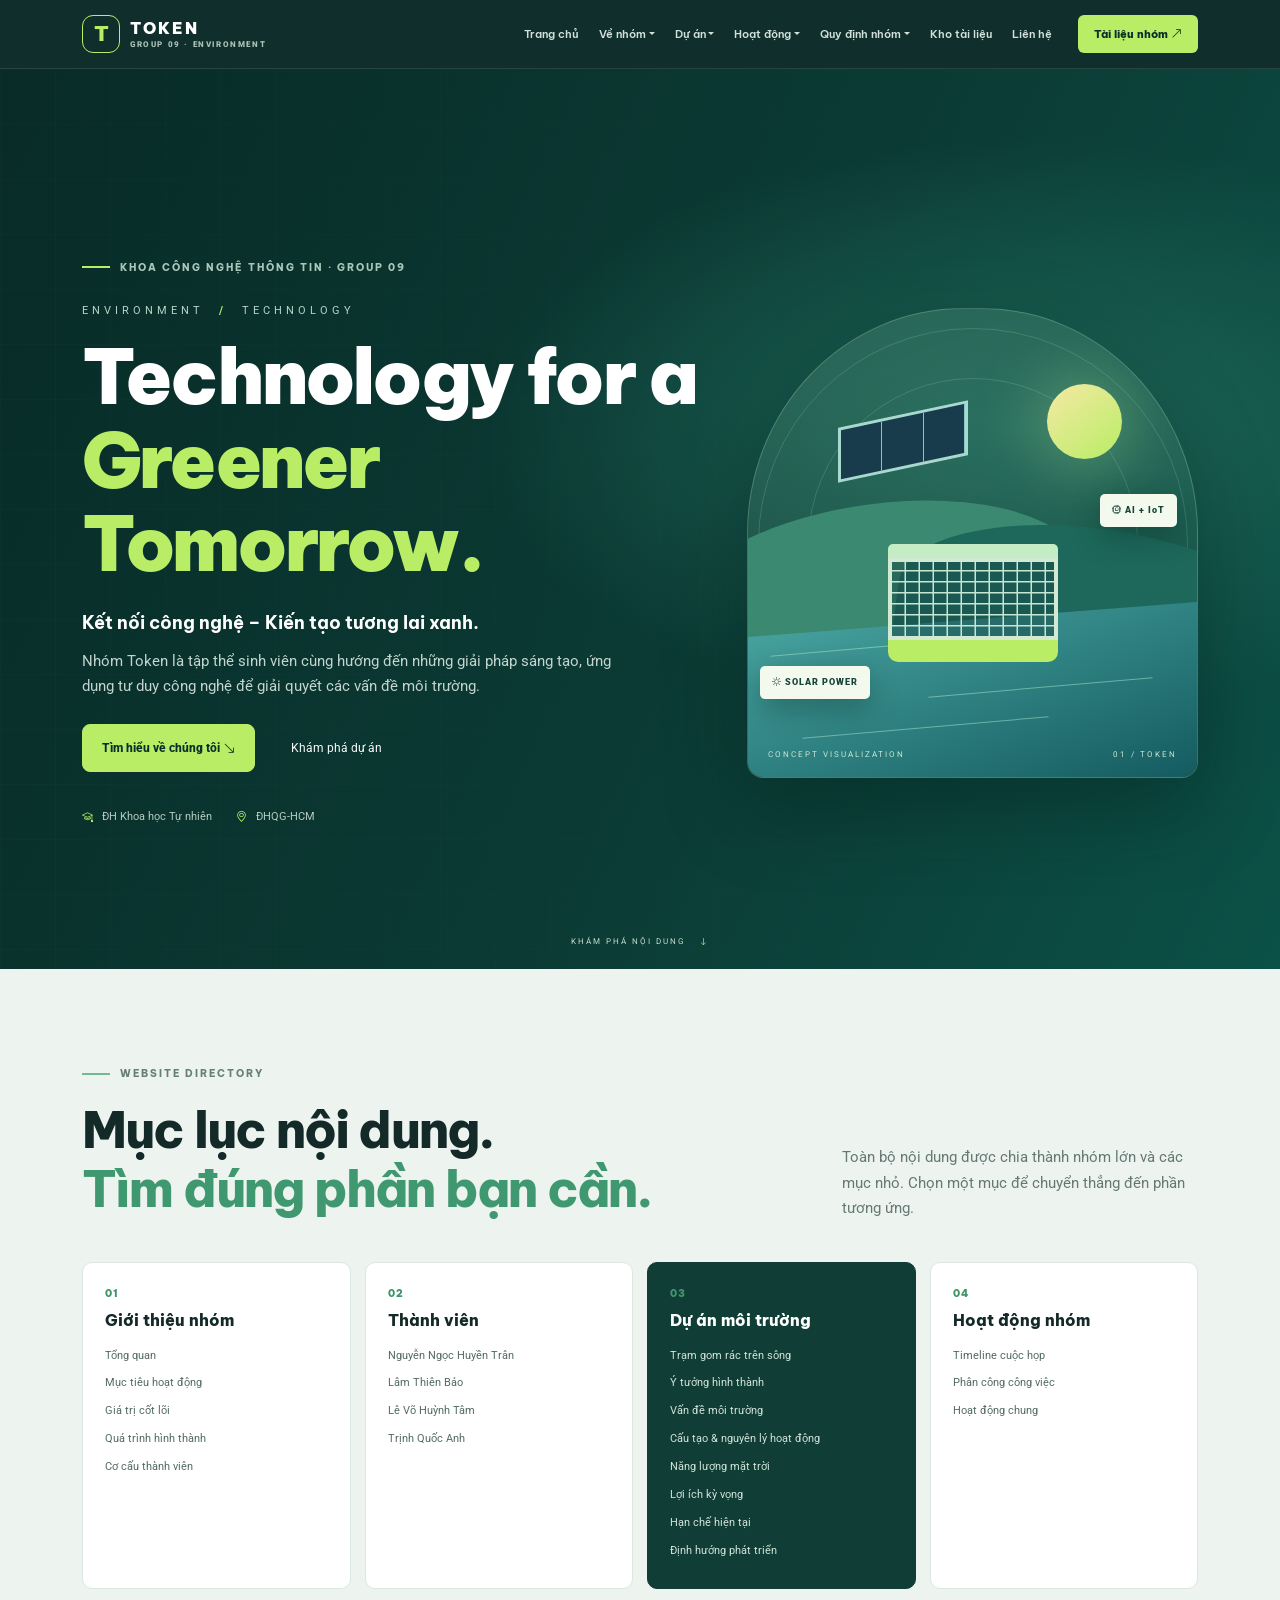
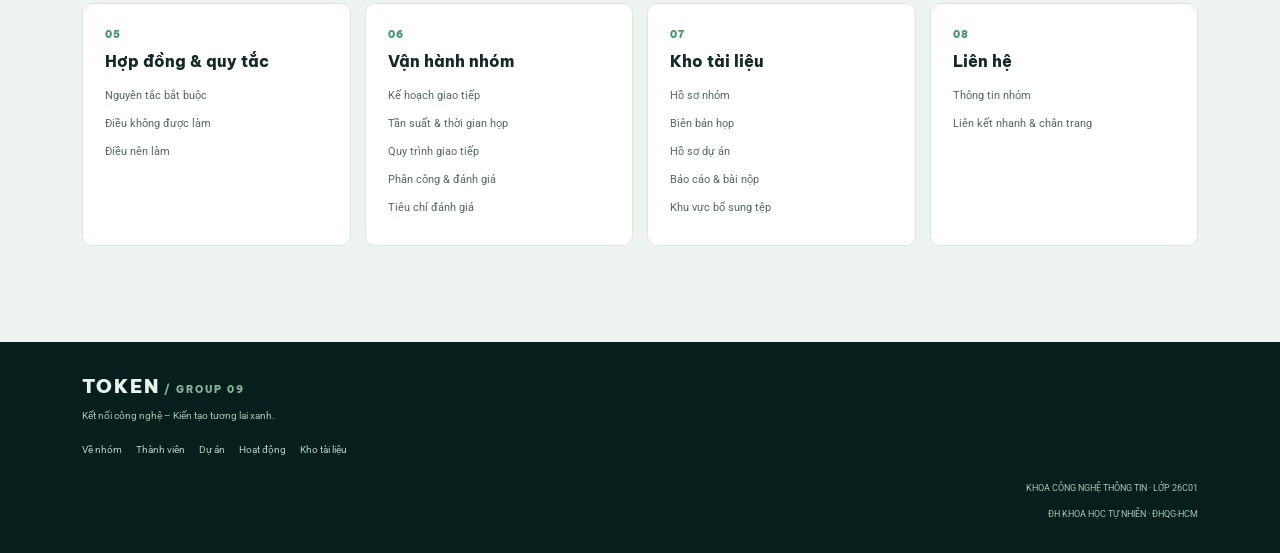
==== commit 08a18d6e: "up" ====
--- a/index.html
+++ b/index.html
@@ -18,6 +18,8 @@
 @media(max-width:991.98px){.col-lg-4,.col-lg-5,.col-lg-6,.col-lg-7,.col-lg-8{width:100%}.text-md-end{text-align:left!important}}
 /* TOKEN editor enhancements */
 .member-photo img{width:100%;height:100%;object-fit:cover;object-position:center}
+html body #token-editor-toolbar{display:none!important}
+html body{padding-bottom:0!important}
 
 </style><style>
 :root{--forest:#092f2b;--forest2:#10483f;--green:#b9ed65;--mint:#c8f3d9;--blue:#76c8d5;--ink:#142a28;--muted:#667875;--paper:#f8faf6;--mist:#eef4ef;--line:#dce7df;--heading:'Be Vietnam Pro',sans-serif;--body:'Roboto',sans-serif}
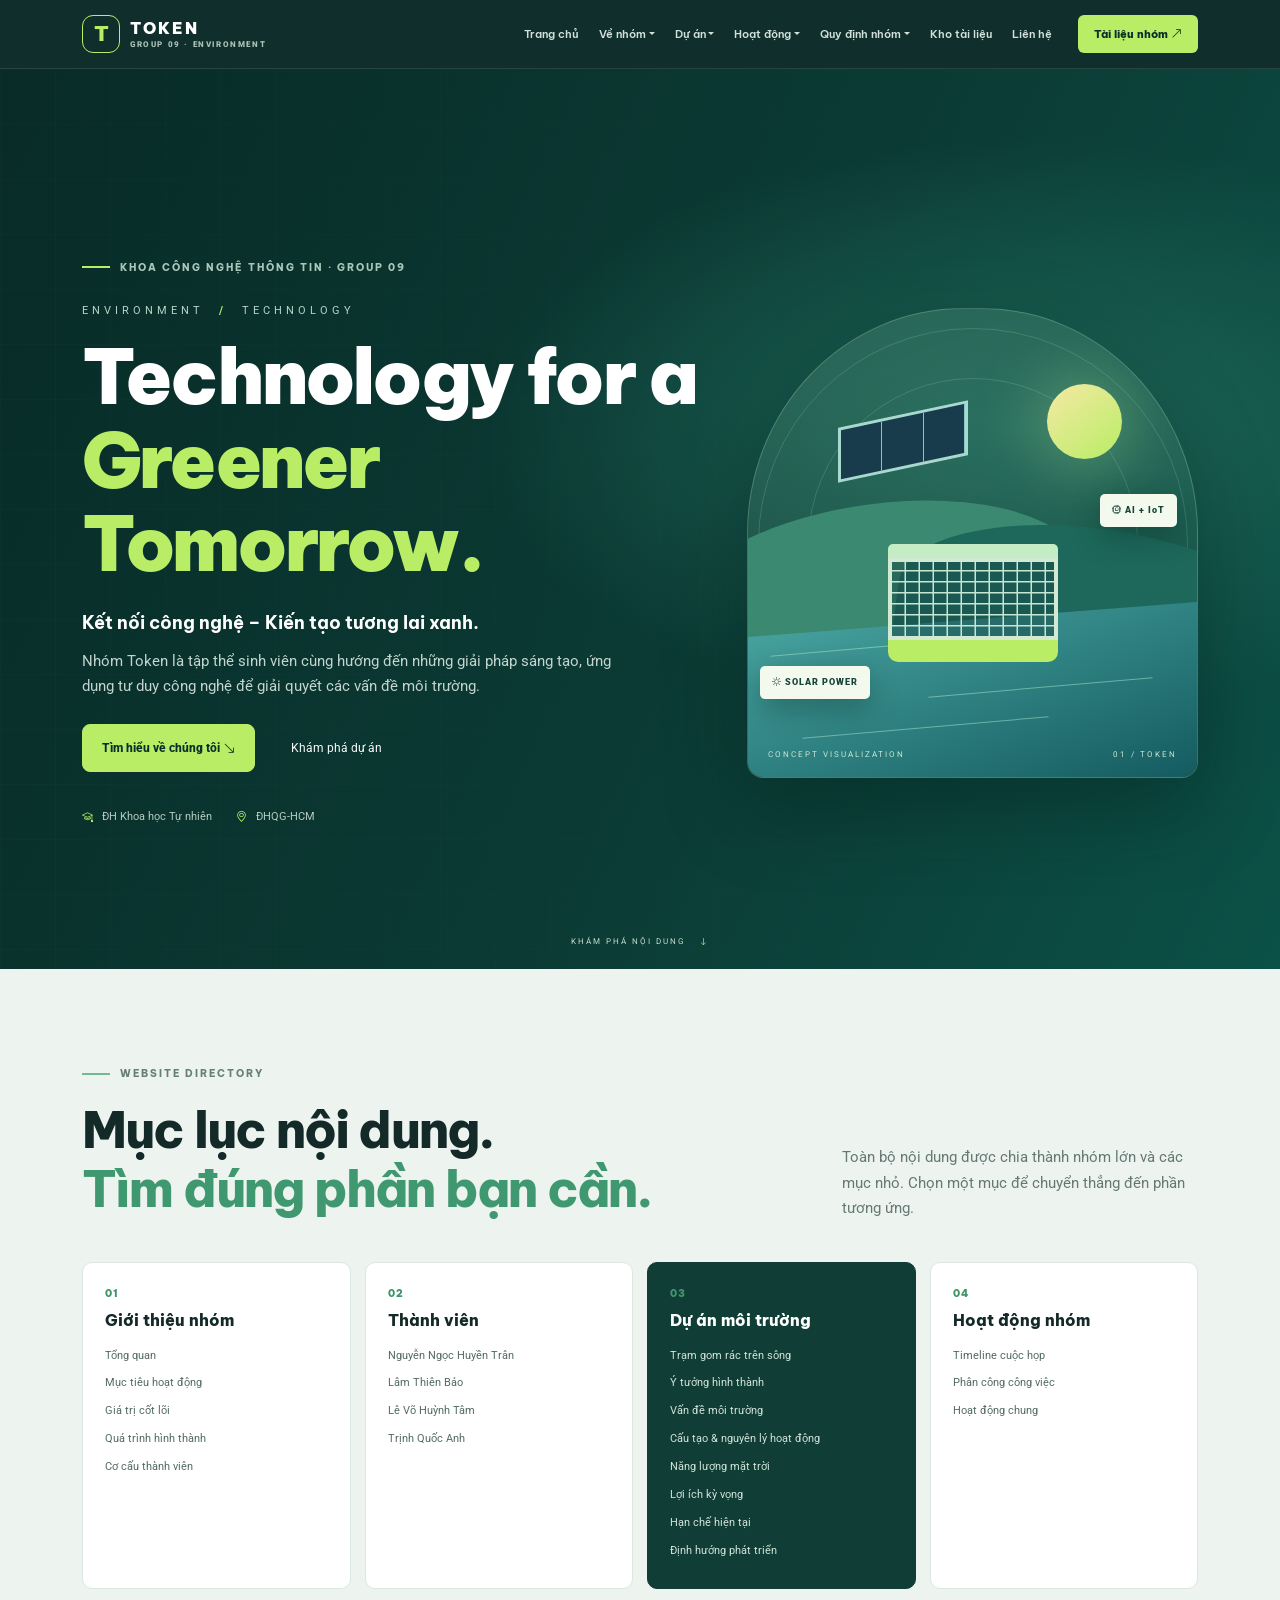
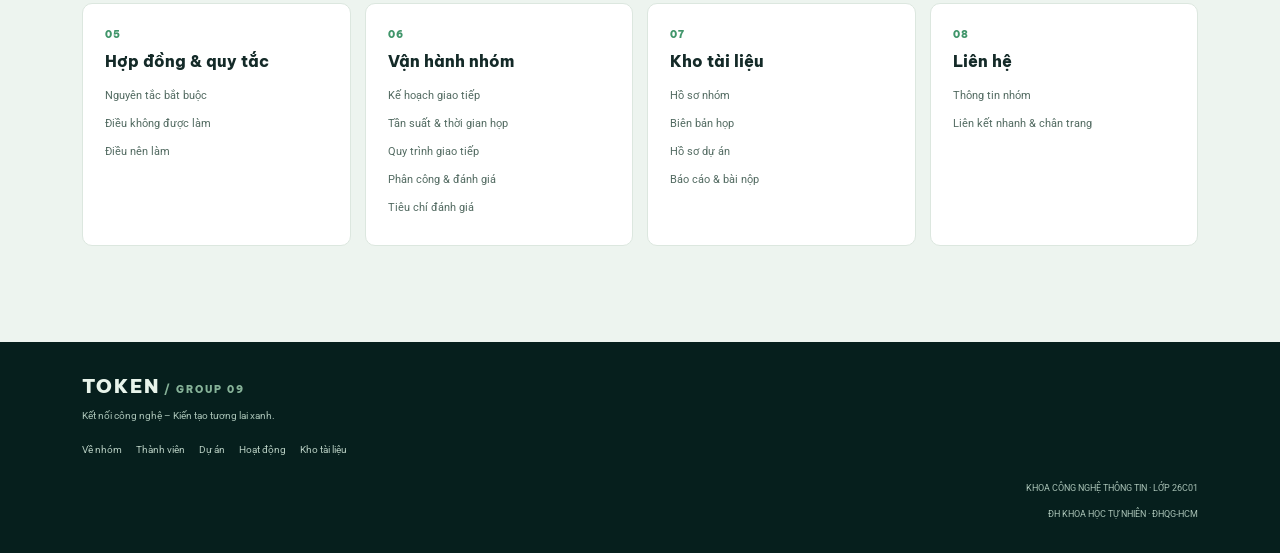
==== commit 49402b3a: "up" ====
--- a/index.html
+++ b/index.html
@@ -176,7 +176,7 @@
 <div class="directory-card"><span class="dir-number">04</span><h3>Hoạt động nhóm</h3><a href="activities.html">Timeline cuộc họp</a><a href="activities.html#activity-assignments">Phân công công việc</a><a href="activities.html#activity-common">Hoạt động chung</a></div>
 <div class="directory-card"><span class="dir-number">05</span><h3>Hợp đồng &amp; quy tắc</h3><a href="charter.html#charter-must">Nguyên tắc bắt buộc</a><a href="charter.html#charter-not">Điều không được làm</a><a href="charter.html#charter-should">Điều nên làm</a></div>
 <div class="directory-card"><span class="dir-number">06</span><h3>Vận hành nhóm</h3><a href="charter.html#communication">Kế hoạch giao tiếp</a><a href="charter.html#comm-schedule">Tần suất &amp; thời gian họp</a><a href="charter.html#comm-workflow">Quy trình giao tiếp</a><a href="charter.html#teamwork">Phân công &amp; đánh giá</a><a href="charter.html#evaluation-criteria">Tiêu chí đánh giá</a></div>
-<div class="directory-card"><span class="dir-number">07</span><h3>Kho tài liệu</h3><a href="documents.html">Hồ sơ nhóm</a><a href="documents.html#docs-meetings">Biên bản họp</a><a href="documents.html#docs-project">Hồ sơ dự án</a><a href="documents.html#docs-submission">Báo cáo &amp; bài nộp</a><a href="documents.html#docs-upload">Khu vực bổ sung tệp</a></div>
+<div class="directory-card"><span class="dir-number">07</span><h3>Kho tài liệu</h3><a href="documents.html">Hồ sơ nhóm</a><a href="documents.html#docs-meetings">Biên bản họp</a><a href="documents.html#docs-project">Hồ sơ dự án</a><a href="documents.html#docs-submission">Báo cáo &amp; bài nộp</a></div>
 <div class="directory-card"><span class="dir-number">08</span><h3>Liên hệ</h3><a href="contact.html">Thông tin nhóm</a><a href="#footer">Liên kết nhanh &amp; chân trang</a></div>
 </div></div></section>
 </main>
